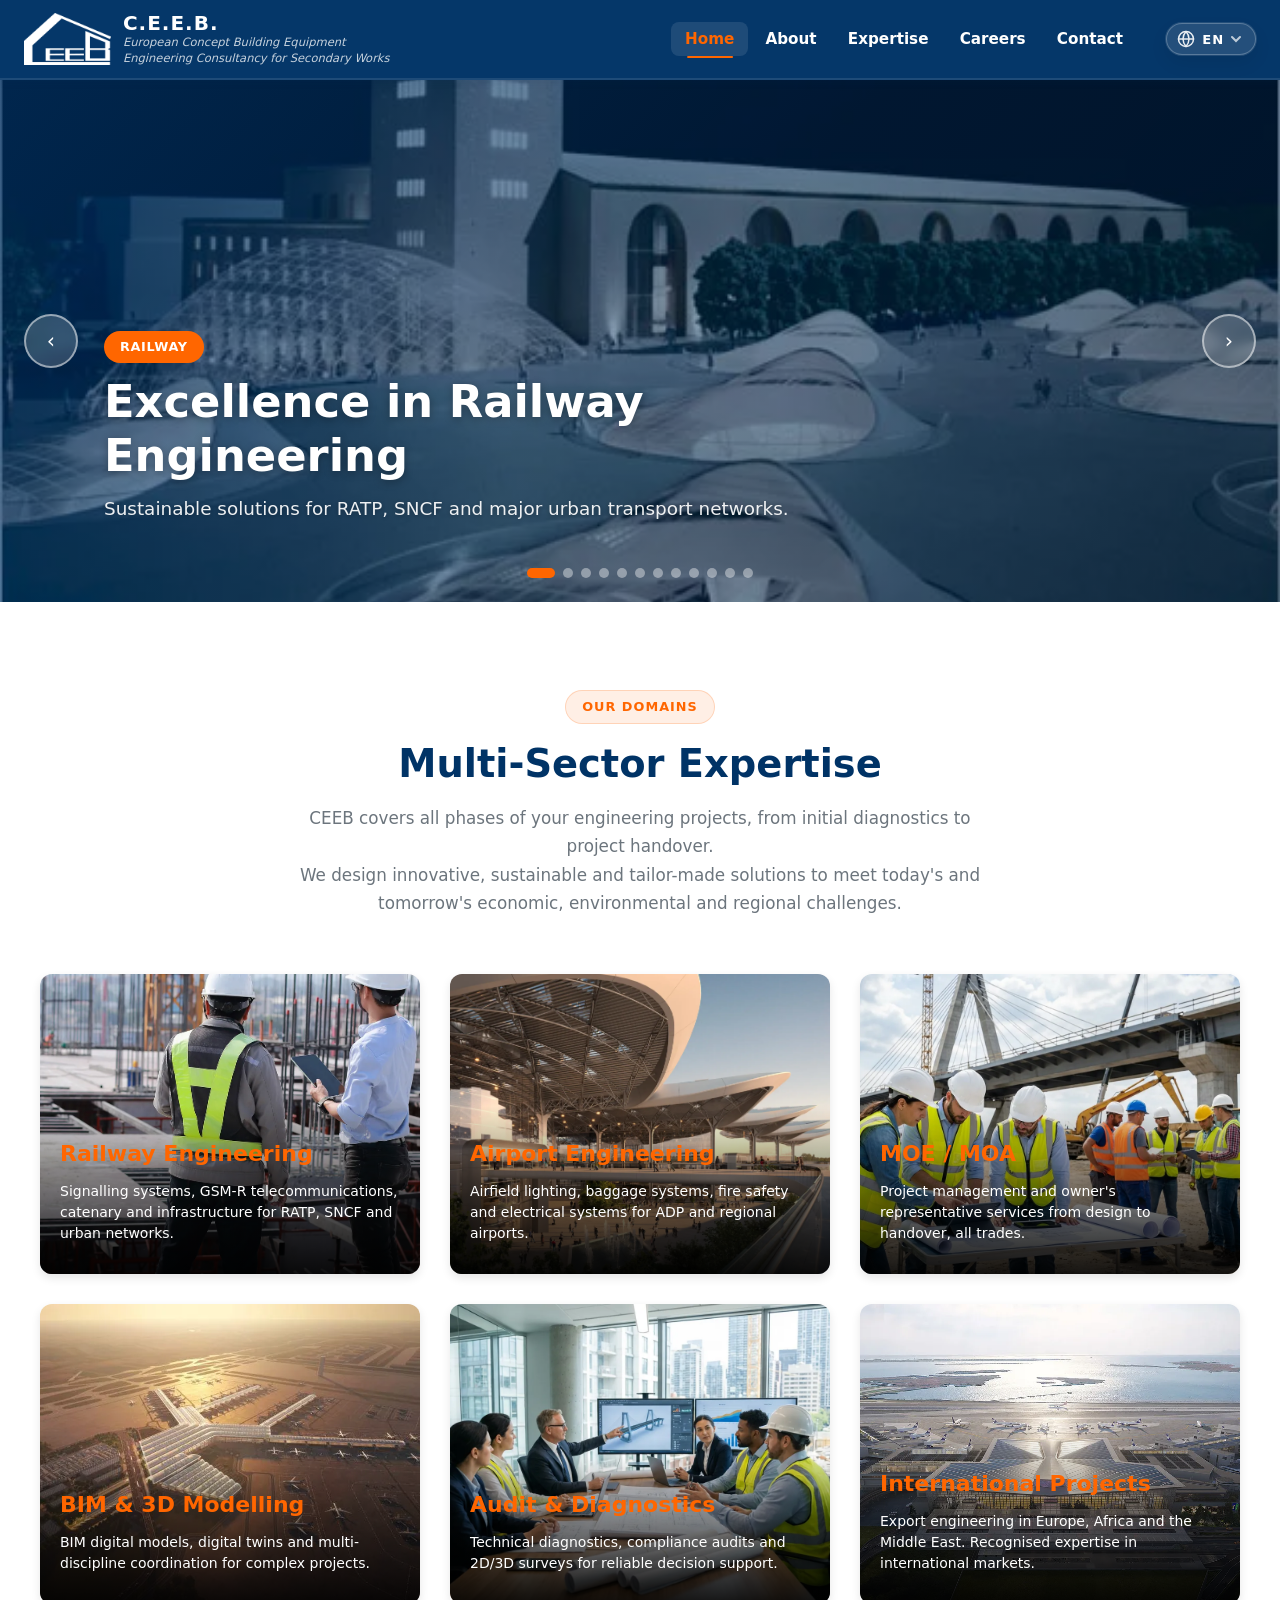
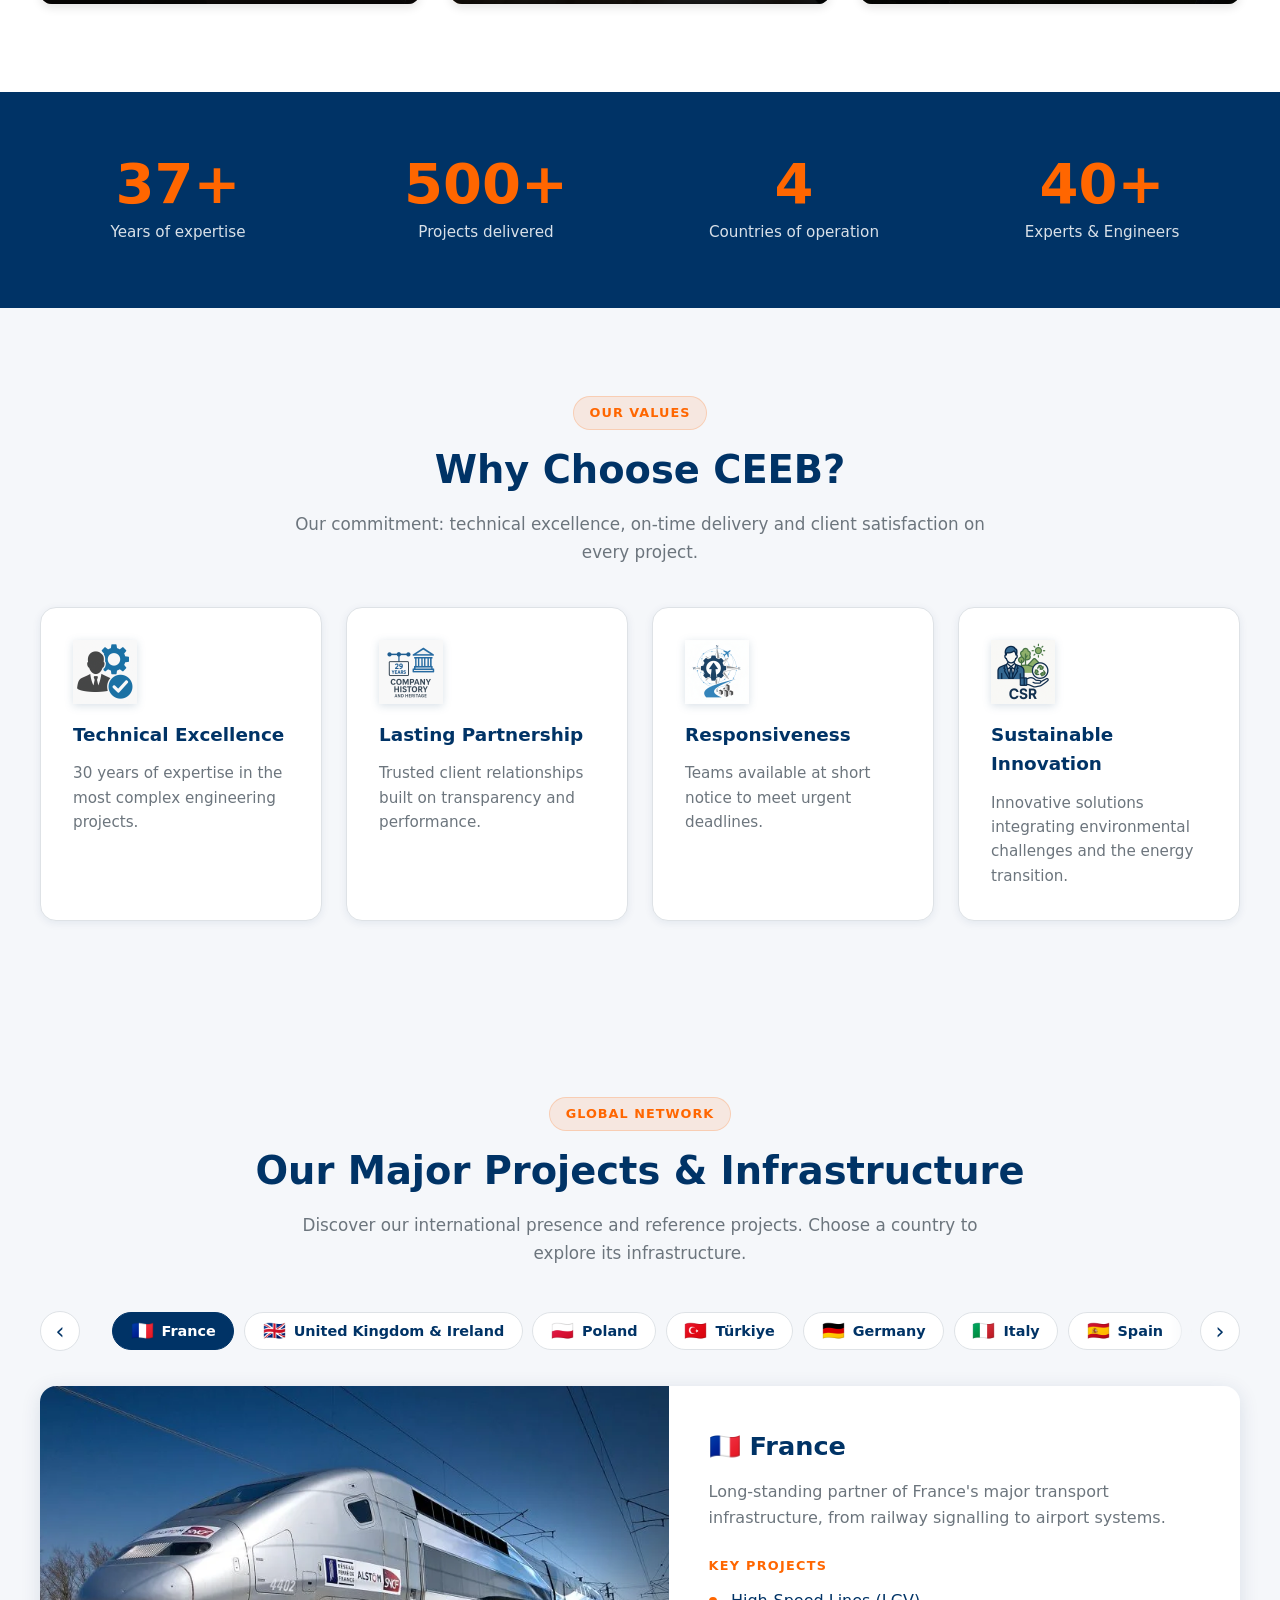
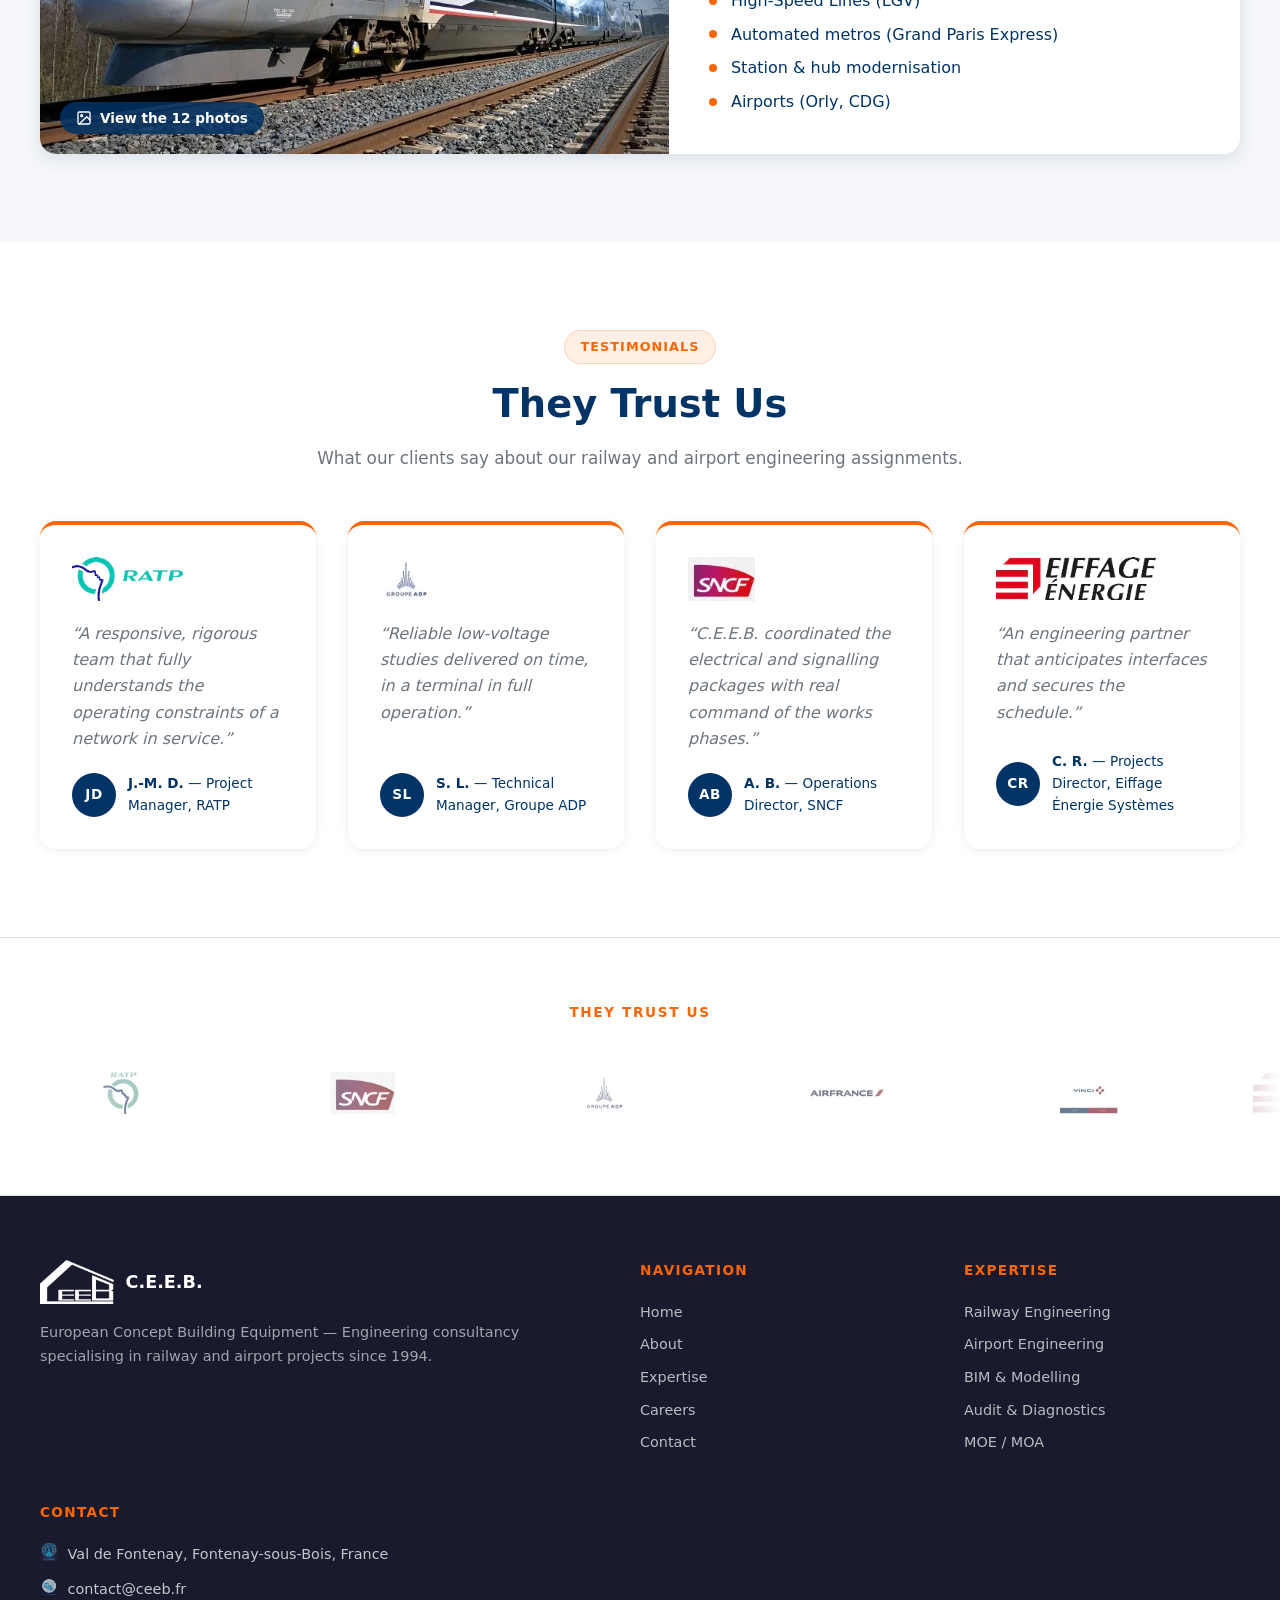
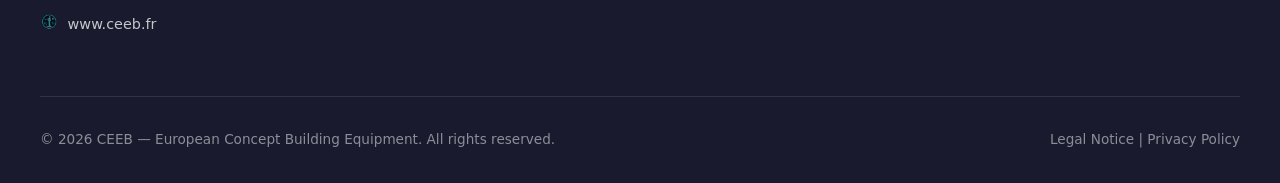
==== index.html @ f5910f7f "Cartes hôtels sans image, boutons alignés en bas de carte Co-Authored-By: Claude Opus 5.5 <noreply@a" ====
<!DOCTYPE html>
<html lang="fr" dir="ltr">
<head>
  <!-- ============================================================
       SEO — META TAGS & OPEN GRAPH
       ============================================================ -->
  <meta charset="UTF-8">
  <meta name="viewport" content="width=device-width, initial-scale=1.0">
  <meta http-equiv="X-UA-Compatible" content="IE=edge">
  <title data-i18n="pageTitle.index">C.E.E.B. — Bureau d'Études d'Ingénierie Second Œuvre | Ferroviaire & Aérien</title>
  <meta name="description" content="C.E.E.B., Concept Européen Équipement Bâtiment, est un bureau d'études d'ingénierie Second Œuvre spécialisé dans les projets ferroviaires et aéroportuaires. 30 ans d'expertise, 500+ projets livrés.">
  <meta name="keywords" content="C.E.E.B., bureau études ingénierie, second œuvre, ferroviaire, aéroportuaire, BIM, RATP, SNCF, ADP, Val de Fontenay">
  <meta name="author" content="C.E.E.B. — Concept Européen Équipement Bâtiment">
  <meta name="robots" content="index, follow">
  <link rel="canonical" href="https://www.ceeb.fr/">

  <!-- Open Graph -->
  <meta property="og:type" content="website">
  <meta property="og:url" content="https://www.ceeb.fr/">
  <meta property="og:title" content="C.E.E.B. — Bureau d'Études d'Ingénierie Second Œuvre">
  <meta property="og:description" content="Bureau d'études d'ingénierie spécialisé dans les projets ferroviaires et aéroportuaires. 30 ans d'expertise en France et à l'international.">
  <meta property="og:image" content="https://www.ceeb.fr/images/og-image.jpg">
  <meta property="og:locale" content="fr_FR">
  <meta property="og:site_name" content="C.E.E.B.">

  <!-- Twitter Card -->
  <meta name="twitter:card" content="summary_large_image">
  <meta name="twitter:title" content="C.E.E.B. — Bureau d'Études d'Ingénierie Second Œuvre">
  <meta name="twitter:description" content="Ingénierie ferroviaire et aéroportuaire. 30 ans d'expertise, 500+ projets.">
  <meta name="twitter:image" content="https://www.ceeb.fr/images/og-image.jpg">

  <!-- Hreflang multilingue -->
  <link rel="alternate" hreflang="fr" href="https://www.ceeb.fr/?lang=fr">
  <link rel="alternate" hreflang="en" href="https://www.ceeb.fr/?lang=en">
  <link rel="alternate" hreflang="pl" href="https://www.ceeb.fr/?lang=pl">
  <link rel="alternate" hreflang="tr" href="https://www.ceeb.fr/?lang=tr">
  <link rel="alternate" hreflang="x-default" href="https://www.ceeb.fr/">

  <!-- Schema.org JSON-LD -->
  <script type="application/ld+json">
  {
    "@context": "https://schema.org",
    "@type": "Organization",
    "name": "C.E.E.B.",
    "legalName": "Concept Européen Équipement Bâtiment",
    "url": "https://www.ceeb.fr/",
    "logo": "https://www.ceeb.fr/images/ceeb-sigle.webp",
    "description": "Bureau d'études d'ingénierie Second Œuvre spécialisé dans les projets ferroviaires et aéroportuaires.",
    "foundingDate": "1994",
    "address": {
      "@type": "PostalAddress",
      "streetAddress": "Val de Fontenay",
      "addressLocality": "Fontenay-sous-Bois",
      "addressCountry": "FR"
    },
    "contactPoint": {
      "@type": "ContactPoint",
      "contactType": "customer service",
      "email": "contact@ceeb.fr"
    },
    "sameAs": ["https://www.ceeb.fr"]
  }
  </script>

  <!-- ============================================================
       STYLES
       ============================================================ -->
  <link rel="stylesheet" href="css/styles.css?v=20260927d">

  <!-- ============================================================
       FAVICONS
       ============================================================ -->
  <link rel="icon" type="image/x-icon" href="favicon.ico">
  <link rel="icon" type="image/png" sizes="32x32" href="favicon-32x32.png">
  <link rel="icon" type="image/png" sizes="192x192" href="favicon-192x192.png">
  <link rel="apple-touch-icon" sizes="180x180" href="apple-touch-icon.png">
</head>

<body data-page="index">

  <!-- ============================================================
       NAVIGATION — HEADER FIXE
       ============================================================ -->
  <header class="header" role="banner">
    <nav class="nav-container" aria-label="Navigation principale">

      <!-- Logo + Tagline -->
      <a href="index.html" class="nav-logo" aria-label="C.E.E.B. — Accueil">
        <div class="logo-circle">
          <img src="images/logo/ceeb_logo_blanc.png" alt="Logo C.E.E.B." width="52" height="52">
        </div>
        <div class="nav-logo-text">
          <span class="nav-logo-name">C.E.E.B.</span>
          <span class="nav-logo-tagline" data-i18n="nav.logoTagline">
            Concept Européen Équipement Bâtiment — Bureau d'Études d'ingénierie Second Œuvre
          </span>
        </div>
      </a>

      <!-- Menu principal -->
      <ul class="nav-menu" role="list">
        <li><a href="index.html" class="nav-link active" data-i18n="nav.home">Accueil</a></li>
        <li><a href="about/index.html" class="nav-link" data-i18n="nav.about">À Propos</a></li>
        <li><a href="expertise/index.html" class="nav-link" data-i18n="nav.expertise">Expertise</a></li>
        <li><a href="recruitment/index.html" class="nav-link" data-i18n="nav.recruitment">Carrières</a></li>
        <li><a href="contact/index.html" class="nav-link" data-i18n="nav.contact">Contact</a></li>

        <!-- Sélecteur de langue -->
                <li class="nav-lang" role="group" aria-label="Sélection de la langue">
          <!-- Sélecteur globe — généré par lang-globe.js -->
        </li>
      </ul>

      <!-- Bouton hamburger mobile -->
      <button class="nav-hamburger" aria-label="Menu" aria-expanded="false" aria-controls="navMenu">
        <span></span><span></span><span></span>
      </button>
    </nav>
  </header>

  <!-- ============================================================
       HERO CAROUSEL — 12 SLIDES
       ============================================================ -->
  <section class="hero-carousel" aria-label="Carousel principal C.E.E.B." id="heroCarousel">
    <div class="carousel-track" role="list">

      <!-- Slide 1 -->
      <div class="carousel-slide" role="listitem">
        <img src="images/countries/fr/1.webp"
             alt="Bureau d'études et assistance à la maîtrise d'œuvre mobilité- Ingénierie responsable pour des projets complexes et durables" loading="eager" fetchpriority="high">
        <div class="carousel-overlay"></div>
        <div class="carousel-caption">
          <span class="caption-badge" data-i18n="hero.slide1.badge">Bureau d'Études d'Ingénierie Second Œuvre</span>
          <h2 data-i18n="hero.slide1.title">Ingénierie des infrastructures de transport et de projets tertiaires.</h2>
          <p data-i18n="hero.slide1.description">Conception et pilotage de projets complexes.</p>
        </div>
      </div>

      <!-- Slide 2 -->
      <div class="carousel-slide" role="listitem">
        <img src="images/countries/fr/2.webp"
             alt="Assistance & Maîtrise d'Œuvre RATP ADP" loading="lazy">
        <div class="carousel-overlay"></div>
        <div class="carousel-caption">
          <span class="caption-badge" data-i18n="hero.slide2.badge">MOE / MOA</span>
          <h2 data-i18n="hero.slide2.title">Maîtrise d'œuvre et assistance à Maîtrise d'ouvrage</h2>
          <p data-i18n="hero.slide2.description">Un accompagnement expert à chaque étape de vos projets, de l'esquisse à la réception des travaux.</p>
        </div>
      </div>

      <!-- Slide 3 -->
      <div class="carousel-slide" role="listitem">
        <img src="images/countries/fr/3.webp"
             alt="Ingénierie Électrique & Mobilité" loading="lazy">
        <div class="carousel-overlay"></div>
        <div class="carousel-caption">
          <span class="caption-badge" data-i18n="hero.slide3.badge">Ingénierie Électrique CFO, Cfa & VDI </span>
          <h2 data-i18n="hero.slide3.title">Ingénierie Électrique pour la Mobilité de Demain</h2>
          <p data-i18n="hero.slide3.description">Solutions pluridisciplinaires pour les infrastructures de transport, de la conception à la mise en service.</p>
        </div>
      </div>

      <!-- Slide 4 -->
      <div class="carousel-slide" role="listitem">
        <img src="images/countries/fr/4.webp"
             alt="Télécommunications & Systèmes Ferroviaires" loading="lazy">
        <div class="carousel-overlay"></div>
        <div class="carousel-caption">
          <span class="caption-badge" data-i18n="hero.slide4.badge">Télécommunications & Systèmes Ferroviaires</span>
          <h2 data-i18n="hero.slide4.title">Systèmes de Télécommunications & Signalisation Ferroviaire</h2>
          <p data-i18n="hero.slide4.description">Expertise en GSM-R, signalétique et guidage pour une information voyageur fluide et sécurisée.</p>
        </div>
      </div>

      <!-- Slide 5 -->
      <div class="carousel-slide" role="listitem">
        <img src="images/countries/fr/5.webp"
             alt="Bâtiments techniques - Infrastructure transport moderne." loading="lazy">
        <div class="carousel-overlay"></div>
        <div class="carousel-caption">
          <span class="caption-badge" data-i18n="hero.slide5.badge">Bâtiments techniques et Infrastructure de transport</span>
          <h2 data-i18n="hero.slide5.title">Innovation & BIM : L'Ingénierie à l'Ère du Numérique</h2>
          <p data-i18n="hero.slide5.description">Modélisation 3D/4D et jumeaux numériques pour des infrastructures optimisées, collaboratives et évolutives.</p>
        </div>
      </div>

      <!-- Slide 6 -->
      <div class="carousel-slide" role="listitem">
        <img src="images/countries/fr/6.webp"
             alt="CFO, Cfa & VDI" loading="lazy">
        <div class="carousel-overlay"></div>
        <div class="carousel-caption">
          <span class="caption-badge" data-i18n="hero.slide6.badge">CFO, Cfa & VDI</span>
          <h2 data-i18n="hero.slide6.title">Expertise en Courants Forts, Courants Faibles & VDI</h2>
          <p data-i18n="hero.slide6.description">Conception et intégration de systèmes électriques et de communication pour des bâtiments et infrastructures intelligents.</p>
        </div>
      </div>

      <!-- Slide 7 -->
      <div class="carousel-slide" role="listitem">
        <img src="images/countries/fr/7.webp"
             alt="Ingénierie des Infrastructures Aéroportuaires" loading="lazy">
        <div class="carousel-overlay"></div>
        <div class="carousel-caption">
          <span class="caption-badge" data-i18n="hero.slide7.badge">Ingénierie Aéroportuaire</span>
          <h2 data-i18n="hero.slide7.title">Ingénierie des Infrastructures Aéroportuaires</h2>
          <p data-i18n="hero.slide7.description">Conception, modernisation et optimisation des systèmes électriques et de communication en France et à l'international.</p>
        </div>
      </div>

      <!-- Slide 8 -->
      <div class="carousel-slide" role="listitem">
        <img src="images/countries/fr/8.webp"
             alt="Innovation BIM - Modélisation 3D infrastructure." loading="lazy">
        <div class="carousel-overlay"></div>
        <div class="carousel-caption">
          <span class="caption-badge" data-i18n="hero.slide8.badge">Innovation BIM - Modélisation 3D infrastructure</span>
          <h2 data-i18n="hero.slide8.title">Bâtiments & Infrastructures Techniques Modernes</h2>
          <p data-i18n="hero.slide8.description">Solutions d'ingénierie pour des bâtiments performants, connectés et respectueux de l'environnement.</p>
        </div>
      </div>

      <!-- Slide 9 -->
      <div class="carousel-slide" role="listitem">
        <img src="images/countries/fr/9.webp"
             alt="Maintenance et Conception intégrée - Approche multidisciplinaire en ingénierie ferroviaire et aéroportuaire" loading="lazy">
        <div class="carousel-overlay"></div>
        <div class="carousel-caption">
          <span class="caption-badge" data-i18n="hero.slide9.badge">Maintenance et Conception intégrée</span>
          <h2 data-i18n="hero.slide9.title">Optimisation de l'Exploitation & de la Maintenance</h2>
          <p data-i18n="hero.slide9.description">Support à la mise en service, optimisation des performances et maintenance prédictive pour une durabilité maximale.</p>
        </div>
      </div>

      <!-- Slide 10 -->
      <div class="carousel-slide" role="listitem">
        <img src="images/countries/fr/10.webp"
             alt="Contrôle-Commande(sécurité, conformité, efficacité).." loading="lazy">
        <div class="carousel-overlay"></div>
        <div class="carousel-caption">
          <span class="caption-badge" data-i18n="hero.slide10.badge">Sécurité, conformité </span>
          <h2 data-i18n="hero.slide10.title">Contrôle Qualité & Systèmes de Contrôle-Commande</h2>
          <p data-i18n="hero.slide10.description">Inspection, certification et technologies de pointe pour garantir la sécurité, la conformité et l'efficacité opérationnelle.</p>
        </div>
      </div>

      <!-- Slide 11 -->
      <div class="carousel-slide" role="listitem">
        <img src="images/countries/fr/11.webp"
             alt="Approche multidisciplinaire en ingénierie ferroviaire et aéroportuaire" loading="lazy">
        <div class="carousel-overlay"></div>
        <div class="carousel-caption">
          <span class="caption-badge" data-i18n="hero.slide11.badge">Ingénierie Ferroviaire et Aéroportuaire</span>
          <h2 data-i18n="hero.slide11.title">Une approche d'Ingénierie Intégrée & Multidisciplinaire</h2>
          <p data-i18n="hero.slide11.description">Collaboration étroite avec tous les acteurs pour intégrer les enjeux de durabilité et d'innovation au cœur de chaque projet.</p>
        </div>
      </div>

      <!-- Slide 12 -->
      <div class="carousel-slide" role="listitem">
        <img src="images/countries/fr/12.webp"
             alt="Conception intégrée - Approche multidisciplinaire en ingénierie ferroviaire et aéroportuaire" loading="lazy">
        <div class="carousel-overlay"></div>
        <div class="carousel-caption">
          <span class="caption-badge" data-i18n="hero.slide12.badge">Conception intégrée</span>
          <h2 data-i18n="hero.slide12.title">C.E.E.B. vous accompagne dans chacune des Phases Projet</h2>
          <p data-i18n="hero.slide12.description">De l'esquisse (ESQ) à la réception (AOR), une maîtrise complète des phases de projet en MOA et MOE.</p>
        </div>
      </div>

 <!--End of Slides-->
  
    </div>

    <!-- Boutons navigation carousel -->
    <button class="carousel-btn prev" aria-label="Slide précédent">&#8249;</button>
    <button class="carousel-btn next" aria-label="Slide suivant">&#8250;</button>

    <!-- Indicateurs -->
    <div class="carousel-indicators" role="tablist" aria-label="Slides du carousel">
      <button class="carousel-dot active" role="tab" aria-selected="true" aria-label="Slide 1"></button>
      <button class="carousel-dot" role="tab" aria-label="Slide 2"></button>
      <button class="carousel-dot" role="tab" aria-label="Slide 3"></button>
      <button class="carousel-dot" role="tab" aria-label="Slide 4"></button>
      <button class="carousel-dot" role="tab" aria-label="Slide 5"></button>
      <button class="carousel-dot" role="tab" aria-label="Slide 6"></button>
      <button class="carousel-dot" role="tab" aria-label="Slide 7"></button>
      <button class="carousel-dot" role="tab" aria-label="Slide 8"></button>
      <button class="carousel-dot" role="tab" aria-label="Slide 9"></button>
      <button class="carousel-dot" role="tab" aria-label="Slide 10"></button>
      <button class="carousel-dot" role="tab" aria-label="Slide 11"></button>
      <button class="carousel-dot" role="tab" aria-label="Slide 12"></button>
    </div>
  </section>

  <!-- ============================================================
       SECTION SERVICES — NOS DOMAINES D'EXPERTISE
       ============================================================ -->
  <section class="section" id="services" aria-labelledby="servicesTitle">
    <div class="container">
      <div class="text-center section-head section-head--loose">
        <span class="section-badge" data-i18n="services.badge">Construire les territoires de demain</span>
        <h2 class="section-title" id="servicesTitle" data-i18n="services.title">Expertise Multisectorielle</h2>
        <p class="section-subtitle" data-i18n="services.subtitle"> De l'étude à l'exploitation, nous accompagnons les acteurs publics et privés dans le développement d'infrastructures de transport et de projets tertiaires</p>
        <p class="section-subtitle" data-i18n="services.subtitle2">Nous concevons des solutions innovantes, durables et sur mesure, pensées pour répondre aux enjeux économiques, environnementaux et territoriaux d'aujourd'hui et de demain.</p>
      </div>
      <div class="services-grid-with-images">
        <!-- Service 1: Ingénierie Ferroviaire -->
        <div class="service-card-image" onclick="window.location.href='expertise/index.html#ferroviaire'">
          <img src="images/values/infrastructures.webp" alt="Ingénierie Ferroviaire" loading="lazy">
          <div class="service-overlay">
            <h3 data-i18n="services.card1.title">Ingénierie Ferroviaire</h3>
            <p data-i18n="services.card1.desc">Systèmes de signalisation, télécommunications GSM-R, caténaires et infrastructures pour RATP, SNCF et réseaux urbains.</p>
          </div>
        </div>
        <!-- Service 2: Ingénierie Aéroportuaire -->
        <div class="service-card-image" onclick="window.location.href='expertise/index.html#aeroportuaire'">
          <img src="images/expertise-photos/cpk-concept-design.webp" alt="Ingénierie Aéroportuaire" loading="lazy">
          <div class="service-overlay">
            <h3 data-i18n="services.card2.title">Ingénierie Aéroportuaire</h3>
            <p data-i18n="services.card2.desc">Balisage lumineux, systèmes bagages, sécurité incendie et électricité pour ADP et aéroports régionaux.</p>
          </div>
        </div>
        <!-- Service 3: MOE / MOA -->
        <div class="service-card-image" onclick="window.location.href='expertise/index.html#moe'">
          <img src="images/expertise-photos/class-content-moa-moe.webp" alt="MOE / MOA" loading="lazy">
          <div class="service-overlay">
            <h3 data-i18n="services.card3.title">MOE / MOA</h3>
            <p data-i18n="services.card3.desc">Maîtrise d'œuvre et assistance à maîtrise d'ouvrage de l'esquisse à la réception, tous corps d'état.</p>
          </div>
        </div>
        <!-- Service 4: BIM & Modélisation 3D -->
        <div class="service-card-image" onclick="window.location.href='expertise/index.html#bim'">
          <img src="images/expertise-photos/cpk-construction-2026.webp" alt="BIM & Modélisation 3D" loading="lazy">
          <div class="service-overlay">
            <h3 data-i18n="services.card4.title">BIM & Modélisation 3D</h3>
            <p data-i18n="services.card4.desc">Maquettes numériques BIM, jumeaux digitaux et coordination multi-disciplines pour vos projets complexes.</p>
          </div>
        </div>
        <!-- Service 5: Audit & Diagnostic -->
        <div class="service-card-image" onclick="window.location.href='expertise/index.html#audit'">
          <img src="images/expertise-photos/class-content-conseil-strategique-1.webp" alt="Audit & Diagnostic" loading="lazy">
          <div class="service-overlay">
            <h3 data-i18n="services.card5.title">Audit & Diagnostic</h3>
            <p data-i18n="services.card5.desc">Diagnostics techniques, audits de conformité et relevés 2D/3D pour une aide à la décision fiable.</p>
          </div>
        </div>
        <!-- Service 6: Projets Internationaux -->
        <div class="service-card-image" onclick="window.location.href='expertise/index.html#export'">
          <img src="images/values/international.webp" alt="Projets Internationaux" loading="lazy">
          <div class="service-overlay">
            <h3 data-i18n="services.card6.title">Projets Internationaux</h3>
            <p data-i18n="services.card6.desc">Ingénierie export en Europe, Afrique et Moyen-Orient. Expertise reconnue sur les marchés internationaux.</p>
          </div>
        </div>
      </div>
    </div>
  </section>

  <!-- ============================================================
       SECTION STATISTIQUES — CHIFFRES CLÉS
       ============================================================ -->
  <section class="stats-section" aria-label="Chiffres clés C.E.E.B.">
    <div class="stats-grid">
      <div class="stat-item">
        <div class="stat-number" data-target="30" data-suffix="+">37+</div>
        <div class="stat-label" data-i18n="stats.years">Années d'expertise</div>
      </div>
      <div class="stat-item">
        <div class="stat-number" data-target="500" data-suffix="+">500+</div>
        <div class="stat-label" data-i18n="stats.projects">Projets réalisés</div>
      </div>
      <div class="stat-item">
        <div class="stat-number" data-target="7">4</div>
        <div class="stat-label" data-i18n="stats.countries">Continents</div>
      </div>
      <div class="stat-item">
        <div class="stat-number" data-target="40" data-suffix="+">40+</div>
        <div class="stat-label" data-i18n="stats.experts">Experts & Ingénieurs</div>
      </div>
    </div>
  </section>

  <!-- ============================================================
       SECTION VALEURS — POURQUOI CHOISIR CEEB
       ============================================================ -->
  <section class="section section-alt" id="values" aria-labelledby="valuesTitle">
    <div class="container">
      <div class="text-center section-head section-head--tight">
        <span class="section-badge" data-i18n="values.badge">Nos Valeurs</span>
        <h2 class="section-title" id="valuesTitle" data-i18n="values.title">Pourquoi Choisir C.E.E.B. ?</h2>
        <p class="section-subtitle" data-i18n="values.subtitle">
          Notre engagement : excellence technique, respect des délais et satisfaction client à chaque projet.
        </p>
      </div>

      <div class="cards-grid cards-grid-4">
        <div class="card">
          <img class="card-icon-img" src="images/icons/icon-values-expertise.png" alt="" loading="lazy" width="64" height="64">
          <h3 class="card-title" data-i18n="values.card1.title">Excellence Technique</h3>
          <p class="card-desc" data-i18n="values.card1.desc">30 ans d'expertise dans les projets d'ingénierie les plus complexes.</p>
        </div>
        <div class="card">
          <img class="card-icon-img" src="images/icons/icon-values-history.png" alt="" loading="lazy" width="64" height="64">
          <h3 class="card-title" data-i18n="values.card2.title">Partenariat Durable</h3>
          <p class="card-desc" data-i18n="values.card2.desc">Relations de confiance avec nos clients, fondées sur la transparence et la performance.</p>
        </div>
        <div class="card">
          <img class="card-icon-img" src="images/icons/icon-pilotage.png" alt="" loading="lazy" width="64" height="64">
          <h3 class="card-title" data-i18n="values.card3.title">Réactivité</h3>
          <p class="card-desc" data-i18n="values.card3.desc">Équipes mobilisables rapidement pour répondre aux urgences et aux délais contraints.</p>
        </div>
        <div class="card">
          <img class="card-icon-img" src="images/icons/icon-values-rse.png" alt="" loading="lazy" width="64" height="64">
          <h3 class="card-title" data-i18n="values.card4.title">Innovation Durable</h3>
          <p class="card-desc" data-i18n="values.card4.desc">Solutions innovantes intégrant les enjeux environnementaux et la transition énergétique.</p>
        </div>
      </div>
    </div>
  </section>
	
	  <!-- ============================================================
       SECTION CARTE INTERACTIVE DES PROJETS
       ============================================================ -->
  <section class="section section-alt" id="global-network" aria-labelledby="mapTitle">
    <div class="container">
      <div class="text-center section-head section-head--tight">
        <span class="section-badge" data-i18n="map.badge">Réseau Global</span>
        <h2 class="section-title" id="mapTitle" data-i18n="map.title">Nos Projets & Infrastructures d'Envergure</h2>
        <p class="section-subtitle" data-i18n="map.subtitle">Découvrez notre présence internationale et nos projets de référence. Choisissez un pays pour explorer ses infrastructures.</p>
      </div>

      <!-- Onglets pays et fiche : générés par js/global-network.js -->
      <div class="country-carousel">
        <button class="country-nav" id="countryPrev" type="button" aria-label="Pays précédent">&#8249;</button>
        <div class="country-tabs" id="countryTabs" role="tablist" aria-label="Pays"></div>
        <button class="country-nav" id="countryNext" type="button" aria-label="Pays suivant">&#8250;</button>
      </div>

      <div class="country-panel">
        <button class="country-photo" id="countryGalleryBtn" type="button">
          <img id="countryPhoto" src="images/countries/fr/1.webp" alt="" loading="lazy" width="800" height="500">
          <span class="country-photo-label">
            <svg width="16" height="16" viewBox="0 0 24 24" fill="none" stroke="currentColor" stroke-width="2" stroke-linecap="round" stroke-linejoin="round" aria-hidden="true"><rect x="3" y="3" width="18" height="18" rx="2"/><circle cx="8.5" cy="8.5" r="1.5"/><path d="M21 15l-5-5L5 21"/></svg>
            <span data-i18n="map.viewGallery">Voir les 12 photos</span>
          </span>
        </button>
        <div class="country-body">
          <h3 class="country-name" id="countryName"></h3>
          <p class="country-desc" id="countryDesc"></p>
          <h4 class="country-projects-title" data-i18n="map.keyProjects">Projets clés</h4>
          <ul class="country-projects" id="countryProjects"></ul>
        </div>
      </div>
    </div>
  </section>

  <!-- Galerie photos d'un pays -->
  <div class="gallery-overlay" id="galleryOverlay" role="dialog" aria-modal="true" aria-label="Galerie photos">
    <button class="gallery-close" id="galleryClose" type="button" aria-label="Fermer">&#10005;</button>
    <button class="gallery-nav prev" id="galleryPrev" type="button" aria-label="Photo précédente">&#8249;</button>
    <figure class="gallery-figure">
      <img class="gallery-img" id="galleryImg" src="" alt="">
      <figcaption class="gallery-counter" id="galleryCounter"></figcaption>
    </figure>
    <button class="gallery-nav next" id="galleryNext" type="button" aria-label="Photo suivante">&#8250;</button>
  </div>
	
	
	
	
	
	
	
	    <!-- ============================================================
       SECTION CARTE INTERACTIVE DES PROJETS
       ============================================================ -->
	
	
	
	
	

  <!-- ============================================================
       SECTION PARTENAIRES — MARQUEE INFINI
       ============================================================ -->
  <!-- ============================================================
       SECTION TÉMOIGNAGES — initiales uniquement
       ============================================================ -->
  <section class="section" id="testimonials" aria-labelledby="testimonialsTitle">
    <div class="container">
      <div class="text-center section-head">
        <span class="section-badge" data-i18n="testimonials.badge">Témoignages</span>
        <h2 class="section-title" id="testimonialsTitle" data-i18n="testimonials.title">Ils Nous Font Confiance</h2>
        <p class="section-subtitle" data-i18n="testimonials.subtitle">La parole de nos clients sur nos missions d'ingénierie ferroviaire et aéroportuaire.</p>
      </div>
      <div class="testimonials-grid">
        <figure class="testimonial-card">
          <img class="testimonial-logo" src="images/testimonials/ratp.webp" alt="RATP" loading="lazy" height="40">
          <blockquote class="testimonial-quote" data-i18n="testimonials.item1.quote">« Une équipe réactive et rigoureuse, qui connaît parfaitement les contraintes d'exploitation d'un réseau en service. »</blockquote>
          <figcaption class="testimonial-author">
            <span class="testimonial-initials" aria-hidden="true">JD</span>
            <span class="testimonial-role"><strong>J.-M. D.</strong> — <span data-i18n="testimonials.item1.role">Chef de projet, RATP</span></span>
          </figcaption>
        </figure>
        <figure class="testimonial-card">
          <img class="testimonial-logo" src="images/testimonials/adp.webp" alt="Groupe ADP" loading="lazy" height="40">
          <blockquote class="testimonial-quote" data-i18n="testimonials.item2.quote">« Des études courants faibles fiables et livrées dans les délais, sur un terminal en pleine activité. »</blockquote>
          <figcaption class="testimonial-author">
            <span class="testimonial-initials" aria-hidden="true">SL</span>
            <span class="testimonial-role"><strong>S. L.</strong> — <span data-i18n="testimonials.item2.role">Responsable technique, Groupe ADP</span></span>
          </figcaption>
        </figure>
        <figure class="testimonial-card">
          <img class="testimonial-logo" src="images/testimonials/sncf.webp" alt="SNCF" loading="lazy" height="40">
          <blockquote class="testimonial-quote" data-i18n="testimonials.item3.quote">« C.E.E.B. a su coordonner les lots électricité et signalisation avec une vraie maîtrise des phases de travaux. »</blockquote>
          <figcaption class="testimonial-author">
            <span class="testimonial-initials" aria-hidden="true">AB</span>
            <span class="testimonial-role"><strong>A. B.</strong> — <span data-i18n="testimonials.item3.role">Directeur d'opérations, SNCF</span></span>
          </figcaption>
        </figure>
        <figure class="testimonial-card">
          <img class="testimonial-logo" src="images/testimonials/eiffage.webp" alt="Eiffage Énergie Systèmes" loading="lazy" height="40">
          <blockquote class="testimonial-quote" data-i18n="testimonials.item4.quote">« Un partenaire d'ingénierie qui anticipe les interfaces et sécurise le planning. »</blockquote>
          <figcaption class="testimonial-author">
            <span class="testimonial-initials" aria-hidden="true">CR</span>
            <span class="testimonial-role"><strong>C. R.</strong> — <span data-i18n="testimonials.item4.role">Directeur de projets, Eiffage Énergie Systèmes</span></span>
          </figcaption>
        </figure>
      </div>
    </div>
  </section>

  <section class="partners-section" aria-label="Nos partenaires et clients">
    <p class="partners-title" data-i18n="partners.title">Ils nous font confiance</p>
    <div class="partners-track" aria-hidden="true">
      <!-- Première liste -->
      <ul class="partners-list">
        <li><img src="images/partners/logo-ratp.webp" alt="RATP" class="partner-logo"></li>
        <li><img src="images/partners/logo-sncf.webp" alt="SNCF" class="partner-logo"></li>
        <li><img src="images/partners/logo-adp.webp" alt="Aéroports de Paris" class="partner-logo"></li>
        <li><img src="images/partners/logo-air-france.webp" alt="Air France" class="partner-logo"></li>
        <li><img src="images/partners/logo-vinci.webp" alt="Vinci" class="partner-logo"></li>
        <li><img src="images/partners/logo-eiffage-energie.webp" alt="Eiffage Énergie" class="partner-logo"></li>
        <li><img src="images/partners/logo-fayat.webp" alt="Fayat" class="partner-logo"></li>
        <li><img src="images/partners/logo-oger.webp" alt="OGER" class="partner-logo"></li>
        <li><img src="images/partners/logo-sofre-in.webp" alt="SOFRE-IN" class="partner-logo"></li>
        <li><img src="images/partners/logo-alta.webp" alt="ALTA" class="partner-logo"></li>
        <li><img src="images/partners/logo-crealis.webp" alt="Créalis" class="partner-logo"></li>
        <li><img src="images/partners/logo-crites.webp" alt="CRITES" class="partner-logo"></li>
        <li><img src="images/partners/logo-ingenica.webp" alt="Ingenica" class="partner-logo"></li>
        <li><img src="images/partners/logo-vulcain.webp" alt="Vulcain" class="partner-logo"></li>
        <li><img src="images/partners/logo-fondasol.webp" alt="Fondasol" class="partner-logo"></li>
        <li><img src="images/partners/logo-leica.webp" alt="Leica" class="partner-logo"></li>
        <li><img src="images/partners/logo-ministere-ecologie.webp" alt="Ministère Écologie" class="partner-logo"></li>
        <li><img src="images/partners/logo-ministere-justice.webp" alt="Ministère Justice" class="partner-logo"></li>
        <li><img src="images/partners/logo-france-travail.webp" alt="France Travail" class="partner-logo"></li>
        <li><img src="images/partners/logo-icf-habitat.webp" alt="ICF Habitat" class="partner-logo"></li>
        <li><img src="images/partners/logo-hauts-de-seine.webp" alt="Hauts-de-Seine" class="partner-logo"></li>
      </ul>
      <!-- Deuxième liste (copie pour effet infini) -->
      <ul class="partners-list" aria-hidden="true">
        <li><img src="images/partners/logo-ratp.webp" alt="" class="partner-logo"></li>
        <li><img src="images/partners/logo-sncf.webp" alt="" class="partner-logo"></li>
        <li><img src="images/partners/logo-adp.webp" alt="" class="partner-logo"></li>
        <li><img src="images/partners/logo-air-france.webp" alt="" class="partner-logo"></li>
        <li><img src="images/partners/logo-vinci.webp" alt="" class="partner-logo"></li>
        <li><img src="images/partners/logo-eiffage-energie.webp" alt="" class="partner-logo"></li>
        <li><img src="images/partners/logo-fayat.webp" alt="" class="partner-logo"></li>
        <li><img src="images/partners/logo-oger.webp" alt="" class="partner-logo"></li>
        <li><img src="images/partners/logo-sofre-in.webp" alt="" class="partner-logo"></li>
        <li><img src="images/partners/logo-alta.webp" alt="" class="partner-logo"></li>
        <li><img src="images/partners/logo-crealis.webp" alt="" class="partner-logo"></li>
        <li><img src="images/partners/logo-crites.webp" alt="" class="partner-logo"></li>
        <li><img src="images/partners/logo-ingenica.webp" alt="" class="partner-logo"></li>
        <li><img src="images/partners/logo-vulcain.webp" alt="" class="partner-logo"></li>
        <li><img src="images/partners/logo-fondasol.webp" alt="" class="partner-logo"></li>
        <li><img src="images/partners/logo-leica.webp" alt="" class="partner-logo"></li>
        <li><img src="images/partners/logo-ministere-ecologie.webp" alt="" class="partner-logo"></li>
        <li><img src="images/partners/logo-ministere-justice.webp" alt="" class="partner-logo"></li>
        <li><img src="images/partners/logo-france-travail.webp" alt="" class="partner-logo"></li>
        <li><img src="images/partners/logo-icf-habitat.webp" alt="" class="partner-logo"></li>
        <li><img src="images/partners/logo-hauts-de-seine.webp" alt="" class="partner-logo"></li>
      </ul>
    </div>
  </section>

  <!-- ============================================================
       FOOTER
       ============================================================ -->
  <footer class="footer" role="contentinfo">
    <div class="footer-grid">
      <!-- Colonne 1 : Logo + Description -->
      <div>
        <div class="footer-logo">
          <img src="images/logo/ceeb_logo_blanc.png" alt="Logo C.E.E.B." width="44" height="44">
          <span class="footer-logo-text">C.E.E.B.</span>
        </div>
        <p class="footer-tagline" data-i18n="footer.tagline">
          Concept Européen Équipement Bâtiment — Bureau d'études d'ingénierie Second Œuvre spécialisé dans les projets ferroviaires et aéroportuaires depuis 1994.
        </p>
      </div>

      <!-- Colonne 2 : Navigation -->
      <div>
        <h3 class="footer-col-title" data-i18n="footer.navTitle">Navigation</h3>
        <nav class="footer-links" aria-label="Navigation pied de page">
          <a href="index.html" data-i18n="nav.home">Accueil</a>
          <a href="about/index.html" data-i18n="nav.about">À Propos</a>
          <a href="expertise/index.html" data-i18n="nav.expertise">Expertise</a>
          <a href="recruitment/index.html" data-i18n="nav.recruitment">Carrières</a>
          <a href="contact/index.html" data-i18n="nav.contact">Contact</a>
        </nav>
      </div>

      <!-- Colonne 3 : Expertises -->
      <div>
        <h3 class="footer-col-title" data-i18n="footer.expertiseTitle">Expertises</h3>
        <div class="footer-links">
          <a href="expertise/index.html" data-i18n="footer.exp1">Ingénierie Ferroviaire</a>
          <a href="expertise/index.html" data-i18n="footer.exp2">Ingénierie Aéroportuaire</a>
          <a href="expertise/index.html" data-i18n="footer.exp3">BIM & Modélisation</a>
          <a href="expertise/index.html" data-i18n="footer.exp4">Audit & Diagnostic</a>
          <a href="expertise/index.html" data-i18n="footer.exp5">MOE / MOA</a>
        </div>
      </div>

      <!-- Colonne 4 : Contact -->
      <div>
        <h3 class="footer-col-title" data-i18n="footer.contactTitle">Contact</h3>
        <div class="footer-contact-item">
          <img class="footer-contact-icon" src="images/icons/icon-index-01.png" alt="" width="18" height="18">
          <span data-i18n="footer.address">Val de Fontenay, Fontenay-sous-Bois, France</span>
        </div>
        <div class="footer-contact-item">
          <img class="footer-contact-icon" src="images/icons/icon-index-02.png" alt="" width="18" height="18">
          <a href="mailto:contact@ceeb.fr">contact@ceeb.fr</a>
        </div>
        <div class="footer-contact-item">
          <img class="footer-contact-icon" src="images/icons/icon-index-03.png" alt="" width="18" height="18">
          <a href="https://www.ceeb.fr" target="_blank" rel="noopener">www.ceeb.fr</a>
        </div>
      </div>
    </div>

    <!-- Bas de footer -->
    <div class="footer-bottom">
      <p data-i18n="footer.copyright">© 2026 C.E.E.B. — Concept Européen Équipement Bâtiment. Tous droits réservés.</p>
      <p data-i18n="footer.legal">Mentions légales | Politique de confidentialité</p>
    </div>
  </footer>

  <!-- ============================================================
       SCROLL TO TOP
       ============================================================ -->
  <button class="scroll-top" aria-label="Retour en haut de page" title="Retour en haut">↑</button>

  <!-- ============================================================
       SCRIPTS
       ============================================================ -->
  <script src="js/app.js?v=20260927d" defer></script>
  <script src="js/lang-globe.js?v=20260927d" defer></script>
  <script src="js/global-network.js?v=20260927d" defer></script>
</body>
</html>
---- css/styles.css ----
/* ============================================================
   CEEB SID v3 — CSS Unifié
   Aligné sur l'esthétique CEEB May 2026
   Palette: #003366 (bleu nuit) | #0066cc (bleu moyen) | #ff6600 (orange)
   Typographie: Segoe UI, system-ui
   ============================================================ */

/* ============================================================
   VARIABLES CSS
   ============================================================ */
:root {
  --color-primary: #003366;
  --color-secondary: #0066cc;
  --color-accent: #ff6600;
  --color-accent-hover: #e55a00;
  --color-white: #ffffff;
  --color-light: #f5f7fa;
  --color-gray: #6c757d;
  --color-dark: #1a1a2e;
  --color-border: #dee2e6;
  --color-success: #28a745;
  --color-error: #dc3545;
  --font-family: 'Segoe UI', system-ui, -apple-system, BlinkMacSystemFont, 'Helvetica Neue', Arial, sans-serif;
  --font-size-base: 16px;
  --line-height-base: 1.6;
  --border-radius: 8px;
  --border-radius-lg: 16px;
  --shadow-sm: 0 2px 8px rgba(0,51,102,0.08);
  --shadow-md: 0 4px 20px rgba(0,51,102,0.12);
  --shadow-lg: 0 8px 40px rgba(0,51,102,0.18);
  --transition: all 0.3s ease;
  --header-height: 80px;
}

/* ============================================================
   RESET & BASE
   ============================================================ */
*, *::before, *::after { box-sizing: border-box; margin: 0; padding: 0; }
html { font-size: var(--font-size-base); scroll-behavior: smooth; }
body {
  font-family: var(--font-family);
  line-height: var(--line-height-base);
  color: var(--color-dark);
  background: var(--color-white);
  overflow-x: hidden;
}
img { max-width: 100%; height: auto; display: block; }
a { color: inherit; text-decoration: none; }
ul { list-style: none; }
button { cursor: pointer; font-family: inherit; }
input, textarea, select { font-family: inherit; }

/* ============================================================
   NAVIGATION / HEADER
   ============================================================ */
.header {
  position: fixed;
  top: 0; left: 0; right: 0;
  z-index: 1000;
  background: rgba(0, 51, 102, 0.98); /* Fond bleu CEEB historique */
  backdrop-filter: blur(10px);
  -webkit-backdrop-filter: blur(10px);
  height: var(--header-height);
  display: flex;
  align-items: center;
  transition: var(--transition);
  border-bottom: 2px solid rgba(255, 255, 255, 0.1);
  box-shadow: var(--shadow-sm);
}
.header.scrolled {
  background: rgba(0, 34, 68, 1); /* Bleu marine encore plus profond au scroll */
  box-shadow: var(--shadow-md);
  border-bottom-color: var(--color-accent);
}
.nav-container {
  max-width: 1400px;
  margin: 0 auto;
  padding: 0 1.5rem;
  display: flex;
  align-items: center;
  justify-content: space-between;
  width: 100%;
}
.nav-logo {
  display: flex;
  align-items: center;
  gap: 0.75rem;
  text-decoration: none;
  flex-shrink: 0;
  background: transparent;
  border-radius: 0;
  padding: 0;
  box-shadow: none;
  transition: opacity 0.3s ease;
}
.nav-logo:hover {
  opacity: 0.85;
  box-shadow: none;
}
.nav-logo img {
  height: 52px; /* Logo légèrement plus grand */
  width: auto;
  object-fit: contain;
  background: transparent;
}
.nav-logo-text {
  display: flex;
  flex-direction: column;
}
.nav-logo-name {
  font-size: 1.25rem; /* Augmentation légère de la taille de police */
  font-weight: 700;
  color: var(--color-white); /* Blanc historique */
  letter-spacing: 0.05em;
  line-height: 1.2;
}
.nav-logo-tagline {
  font-size: 0.72rem; /* Augmentation légère de la taille de police */
  color: rgba(255, 255, 255, 0.85); /* Blanc semi-transparent */
  line-height: 1.35;
  max-width: 340px;
  opacity: 0.9;
  font-style: italic;
}
.nav-menu {
  display: flex;
  align-items: center;
  gap: 0.25rem;
}
.nav-link {
  color: var(--color-white); /* Blanc historique */
  font-size: 0.95rem; /* Augmentation légère de la taille de police */
  font-weight: 600; /* Plus lisible */
  padding: 0.5rem 0.85rem;
  border-radius: var(--border-radius);
  transition: var(--transition);
  position: relative;
  white-space: nowrap;
}
.nav-link:hover, .nav-link.active {
  color: var(--color-accent); /* Orange au survol */
  background: rgba(255, 255, 255, 0.1); /* Fond blanc très léger */
}
.nav-link.active::after {
  content: '';
  position: absolute;
  bottom: -2px; left: 50%; transform: translateX(-50%);
  width: 60%; height: 2px;
  background: var(--color-accent);
  border-radius: 2px;
}
.nav-lang {
  display: flex;
  align-items: center;
  gap: 0.25rem;
  margin-left: 1rem;
  padding-left: 1rem;
  border-left: 1px solid rgba(255, 255, 255, 0.25); /* Ligne blanche semi-transparente */
}
.nav-hamburger {
  display: none;
  flex-direction: column;
  gap: 5px;
  background: none;
  border: none;
  padding: 0.5rem;
  cursor: pointer;
}
.nav-hamburger span {
  display: block;
  width: 24px; height: 2px;
  background: var(--color-white); /* Hamburger en blanc historique */
  border-radius: 2px;
  transition: var(--transition);
}

/* ============================================================
   HERO CAROUSEL
   ============================================================ */
.hero-carousel {
  position: relative;
  width: 100%;
  height: 58vh; /* Réduction légère de la hauteur de 70vh à 58vh pour un design plus compact */
  min-height: 440px;
  max-height: 640px;
  overflow: hidden;
  margin-top: var(--header-height);
}
.carousel-track {
  display: flex;
  height: 100%;
  transition: transform 0.7s cubic-bezier(0.4, 0, 0.2, 1);
}
.carousel-slide {
  min-width: 100%;
  height: 100%;
  position: relative;
  overflow: hidden;
}
.carousel-slide img {
  width: 100%;
  height: 100%;
  object-fit: cover;
  object-position: center;
}
.carousel-overlay {
  position: absolute;
  inset: 0;
  background: linear-gradient(
    135deg,
    rgba(0,51,102,0.75) 0%,
    rgba(0,51,102,0.45) 50%,
    rgba(0,30,60,0.6) 100%
  );
}
.carousel-caption {
  position: absolute;
  bottom: 15%;
  left: 6.5rem; /* laisse la place à la flèche précédente */
  right: 6.5rem;
  max-width: 700px;
  color: var(--color-white);
  z-index: 2;
}
.carousel-caption h2 {
  font-size: clamp(1.6rem, 3.5vw, 2.8rem);
  font-weight: 700;
  line-height: 1.2;
  margin-bottom: 0.75rem;
  text-shadow: 0 2px 8px rgba(0,0,0,0.3);
}
.carousel-caption p {
  font-size: clamp(0.95rem, 1.5vw, 1.15rem);
  opacity: 0.92;
  line-height: 1.6;
  text-shadow: 0 1px 4px rgba(0,0,0,0.3);
}
.carousel-caption .caption-badge {
  display: inline-block;
  background: var(--color-accent);
  color: var(--color-white);
  font-size: 0.8rem;
  font-weight: 700;
  padding: 0.35rem 1rem;
  border-radius: 50px;
  margin-bottom: 0.75rem;
  letter-spacing: 0.05em;
  text-transform: uppercase;
}
.carousel-btn {
  position: absolute;
  top: 50%;
  transform: translateY(-50%);
  z-index: 10;
  background: rgba(255,255,255,0.18);
  border: 2px solid rgba(255,255,255,0.5);
  color: var(--color-white);
  width: 54px; height: 54px;
  border-radius: 50%;
  display: flex;
  align-items: center;
  justify-content: center;
  font-size: 1.3rem;
  cursor: pointer;
  transition: background 0.3s ease, border-color 0.3s ease, transform 0.3s ease;
  backdrop-filter: blur(6px);
  -webkit-backdrop-filter: blur(6px);
}
.carousel-btn:hover {
  background: var(--color-accent);
  border-color: var(--color-accent);
  transform: translateY(-50%) scale(1.1);
}
.carousel-btn.prev { left: 1.5rem; }
.carousel-btn.next { right: 1.5rem; }
.carousel-indicators {
  position: absolute;
  bottom: 1.5rem;
  left: 50%;
  transform: translateX(-50%);
  display: flex;
  gap: 0.5rem;
  z-index: 10;
}
.carousel-dot {
  width: 10px; height: 10px;
  border-radius: 50%;
  background: rgba(255,255,255,0.4);
  border: none;
  cursor: pointer;
  transition: var(--transition);
}
.carousel-dot.active {
  background: var(--color-accent);
  width: 28px;
  border-radius: 5px;
}

/* ============================================================
   SECTIONS COMMUNES
   ============================================================ */
.section {
  padding: 5.5rem 1.5rem;
}
.section-alt {
  background: var(--color-light);
}
.section-dark {
  background: var(--color-primary);
  color: var(--color-white);
}
.container {
  max-width: 1200px;
  margin: 0 auto;
}
.section-badge {
  display: inline-block;
  background: rgba(255,102,0,0.1);
  color: var(--color-accent);
  font-size: 0.8rem;
  font-weight: 700;
  padding: 0.35rem 1rem;
  border-radius: 50px;
  margin-bottom: 1rem;
  letter-spacing: 0.08em;
  text-transform: uppercase;
  border: 1px solid rgba(255,102,0,0.2);
}
.section-dark .section-badge {
  background: rgba(255,102,0,0.2);
  border-color: rgba(255,102,0,0.4);
}
.section-title {
  font-size: clamp(1.6rem, 3vw, 2.4rem);
  font-weight: 700;
  color: var(--color-primary);
  margin-bottom: 1rem;
  line-height: 1.25;
}
.section-dark .section-title {
  color: var(--color-white);
}
.section-subtitle {
  font-size: 1.05rem;
  color: var(--color-gray);
  max-width: 700px;
  line-height: 1.7;
}
.section-dark .section-subtitle {
  color: rgba(255,255,255,0.75);
}
.text-center { text-align: center; }
.text-center .section-subtitle { margin: 0 auto; }

/* ============================================================
   GRILLE DE CARTES
   ============================================================ */
.cards-grid {
  display: grid;
  grid-template-columns: repeat(auto-fit, minmax(280px, 1fr));
  gap: 1.5rem;
  margin-top: 2.5rem;
}
.cards-grid-3 { grid-template-columns: repeat(3, 1fr); }
.cards-grid-4 { grid-template-columns: repeat(4, 1fr); }
.card {
  background: var(--color-white);
  border-radius: var(--border-radius-lg);
  padding: 2rem;
  box-shadow: var(--shadow-sm);
  transition: var(--transition);
  border: 1px solid var(--color-border);
}
.card:hover {
  transform: translateY(-6px);
  box-shadow: var(--shadow-lg);
  border-color: rgba(0,102,204,0.25);
}
.card-icon {
  width: 64px;
  height: 64px;
  margin-bottom: 1rem;
  display: block;
  object-fit: contain;
}
.card-icon-img {
  width: 64px;
  height: 64px;
  margin-bottom: 1rem;
  display: block;
  object-fit: contain;
  filter: drop-shadow(0 2px 4px rgba(0,51,102,0.15));
  transition: transform 0.3s ease;
}
.service-card:hover .card-icon-img {
  transform: scale(1.08);
}
.card-title {
  font-size: 1.15rem;
  font-weight: 700;
  color: var(--color-primary);
  margin-bottom: 0.75rem;
}
.card-desc {
  font-size: 0.95rem;
  color: var(--color-gray);
  line-height: 1.6;
}

/* ============================================================
   SECTION STATISTIQUES
   ============================================================ */
.stats-section {
  background: var(--color-primary);
  padding: 4rem 1.5rem;
}
.stats-grid {
  display: grid;
  grid-template-columns: repeat(4, 1fr);
  gap: 2rem;
  max-width: 1200px;
  margin: 0 auto;
}
.stat-item {
  text-align: center;
  color: var(--color-white);
}
.stat-number {
  font-size: clamp(2.5rem, 5vw, 3.5rem);
  font-weight: 800;
  color: var(--color-accent);
  line-height: 1;
  margin-bottom: 0.5rem;
}
.stat-label {
  font-size: 0.95rem;
  opacity: 0.85;
  font-weight: 500;
}

/* ============================================================
   SECTION PARTENAIRES — MARQUEE INFINI
   ============================================================ */
.partners-section {
  padding: 4rem 0;
  background: var(--color-white);
  overflow: hidden;
  border-top: 1px solid var(--color-border);
  border-bottom: 1px solid var(--color-border);
  position: relative;
}
/* Dégradé de fondu sur les bords */
.partners-section::before,
.partners-section::after {
  content: '';
  position: absolute;
  top: 0; bottom: 0;
  width: 120px;
  z-index: 2;
  pointer-events: none;
}
.partners-section::before {
  left: 0;
  background: linear-gradient(to right, var(--color-white) 0%, transparent 100%);
}
.partners-section::after {
  right: 0;
  background: linear-gradient(to left, var(--color-white) 0%, transparent 100%);
}
.partners-title {
  text-align: center;
  font-size: 0.85rem;
  font-weight: 700;
  color: var(--color-accent);
  margin-bottom: 2.5rem;
  padding: 0 1.5rem;
  letter-spacing: 0.12em;
  text-transform: uppercase;
}
.partners-track {
  display: flex;
  width: max-content;
  animation: marquee 60s linear infinite;
  will-change: transform;
}
.partners-track:hover { animation-play-state: paused; }
.partners-list {
  display: flex;
  align-items: center;
  gap: 4.5rem;
  padding: 0 2.25rem;
}
.partner-logo {
  height: 60px;
  width: auto;
  max-width: 170px;
  object-fit: contain;
  filter: grayscale(55%) opacity(0.68);
  transition: filter 0.4s ease, transform 0.4s ease;
  flex-shrink: 0;
}
.partner-logo:hover {
  filter: grayscale(0%) opacity(1);
  transform: scale(1.12);
}
@keyframes marquee {
  0% { transform: translateX(0); }
  100% { transform: translateX(-50%); }
}

/* ============================================================
   FOOTER
   ============================================================ */
.footer {
  background: var(--color-dark);
  color: rgba(255,255,255,0.8);
  padding: 4rem 1.5rem 2rem;
}
.footer-grid {
  max-width: 1200px;
  margin: 0 auto;
  display: grid;
  grid-template-columns: 2fr 1fr 1fr 1.5fr;
  gap: 3rem;
  margin-bottom: 3rem;
}
.footer-logo {
  display: flex;
  align-items: center;
  gap: 0.75rem;
  margin-bottom: 1rem;
}
.footer-logo img {
  height: 44px;
  width: auto;
  filter: brightness(1.2);
}
.footer-logo-text {
  font-size: 1.1rem;
  font-weight: 700;
  color: var(--color-white);
}
.footer-tagline {
  font-size: 0.9rem;
  line-height: 1.7;
  margin-bottom: 1.5rem;
  opacity: 0.75;
}
.footer-col-title {
  font-size: 0.85rem;
  font-weight: 700;
  color: var(--color-accent);
  text-transform: uppercase;
  letter-spacing: 0.1em;
  margin-bottom: 1.2rem;
}
.footer-links {
  display: flex;
  flex-direction: column;
  gap: 0.6rem;
}
.footer-links a {
  font-size: 0.9rem;
  color: rgba(255,255,255,0.7);
  transition: var(--transition);
}
.footer-links a:hover {
  color: var(--color-accent);
  padding-left: 4px;
}
.footer-contact-item {
  display: flex;
  align-items: flex-start;
  gap: 0.6rem;
  margin-bottom: 0.75rem;
  font-size: 0.9rem;
  color: rgba(255,255,255,0.75);
}
.footer-contact-item a {
  color: rgba(255,255,255,0.75);
  transition: var(--transition);
}
.footer-contact-item a:hover { color: var(--color-accent); }
.footer-bottom {
  max-width: 1200px;
  margin: 0 auto;
  padding-top: 2rem;
  border-top: 1px solid rgba(255,255,255,0.1);
  display: flex;
  justify-content: space-between;
  align-items: center;
  font-size: 0.85rem;
  color: rgba(255,255,255,0.5);
  flex-wrap: wrap;
  gap: 1rem;
}

/* ============================================================
   BOUTONS
   ============================================================ */
.btn {
  display: inline-flex;
  align-items: center;
  gap: 0.5rem;
  padding: 0.75rem 1.75rem;
  border-radius: var(--border-radius);
  font-size: 0.95rem;
  font-weight: 600;
  transition: var(--transition);
  border: 2px solid transparent;
  cursor: pointer;
  text-decoration: none;
  white-space: nowrap;
}
.btn-primary {
  background: var(--color-accent);
  color: var(--color-white);
  border-color: var(--color-accent);
}
.btn-primary:hover {
  background: var(--color-accent-hover);
  border-color: var(--color-accent-hover);
  transform: translateY(-2px);
  box-shadow: 0 4px 16px rgba(255,102,0,0.35);
}
.btn-outline,
.btn-secondary {
  background: transparent;
  color: var(--color-white);
  border-color: rgba(255,255,255,0.6);
}
.btn-outline:hover,
.btn-secondary:hover {
  background: rgba(255,255,255,0.1);
  border-color: var(--color-white);
}
.btn-outline-primary {
  background: transparent;
  color: var(--color-primary);
  border-color: var(--color-primary);
}
.btn-outline-primary:hover {
  background: var(--color-primary);
  color: var(--color-white);
}
.btn-lg { padding: 1rem 2.5rem; font-size: 1.05rem; }
.btn-sm { padding: 0.5rem 1rem; font-size: 0.85rem; }

/* ============================================================
   PAGE HERO (sous-pages)
   ============================================================ */
.page-hero {
  background: linear-gradient(135deg, var(--color-primary) 0%, #004080 100%);
  padding: 6rem 1.5rem 4rem;
  margin-top: var(--header-height);
  text-align: center;
  color: var(--color-white);
  position: relative;
  overflow: hidden;
}
.page-hero::before {
  content: '';
  position: absolute;
  inset: 0;
  background: url("data:image/svg+xml,%3Csvg width='60' height='60' viewBox='0 0 60 60' xmlns='http://www.w3.org/2000/svg'%3E%3Cg fill='none' fill-rule='evenodd'%3E%3Cg fill='%23ffffff' fill-opacity='0.03'%3E%3Cpath d='M36 34v-4h-2v4h-4v2h4v4h2v-4h4v-2h-4zm0-30V0h-2v4h-4v2h4v4h2V6h4V4h-4zM6 34v-4H4v4H0v2h4v4h2v-4h4v-2H6zM6 4V0H4v4H0v2h4v4h2V6h4V4H6z'/%3E%3C/g%3E%3C/g%3E%3C/svg%3E");
}
.page-hero-content { position: relative; z-index: 1; max-width: 800px; margin: 0 auto; }
.page-hero h1 {
  font-size: clamp(2rem, 4vw, 3rem);
  font-weight: 800;
  margin-bottom: 1rem;
  line-height: 1.2;
}
.page-hero p {
  font-size: 1.1rem;
  opacity: 0.88;
  line-height: 1.7;
}

/* ============================================================
   PAGE À PROPOS
   ============================================================ */
.timeline {
  position: relative;
  padding-left: 2rem;
}
.timeline::before {
  content: '';
  position: absolute;
  left: 0; top: 0; bottom: 0;
  width: 2px;
  background: linear-gradient(to bottom, var(--color-accent), var(--color-secondary));
}
.timeline-item {
  position: relative;
  padding-bottom: 2.5rem;
  padding-left: 1.5rem;
}
.timeline-item::before {
  content: '';
  position: absolute;
  left: -0.6rem; top: 0.25rem;
  width: 12px; height: 12px;
  border-radius: 50%;
  background: var(--color-accent);
  border: 2px solid var(--color-white);
  box-shadow: 0 0 0 3px rgba(255,102,0,0.2);
}
.timeline-year {
  font-size: 0.85rem;
  font-weight: 700;
  color: var(--color-accent);
  text-transform: uppercase;
  letter-spacing: 0.1em;
  margin-bottom: 0.25rem;
}
.timeline-title {
  font-size: 1.1rem;
  font-weight: 700;
  color: var(--color-primary);
  margin-bottom: 0.5rem;
}
.timeline-desc {
  font-size: 0.95rem;
  color: var(--color-gray);
  line-height: 1.6;
}

/* ============================================================
   PAGE EXPERTISE
   ============================================================ */
.expertise-card {
  background: var(--color-white);
  border-radius: var(--border-radius-lg);
  overflow: hidden;
  box-shadow: var(--shadow-sm);
  transition: var(--transition);
  border: 1px solid var(--color-border);
}
.expertise-card:hover {
  transform: translateY(-6px);
  box-shadow: var(--shadow-lg);
}
.expertise-card-img {
  width: 100%;
  height: 200px;
  object-fit: cover;
}
.expertise-card-body {
  padding: 1.5rem;
}
.expertise-card-icon {
  font-size: 2rem;
  margin-bottom: 0.75rem;
}
.expertise-card-title {
  font-size: 1.1rem;
  font-weight: 700;
  color: var(--color-primary);
  margin-bottom: 0.6rem;
}
.expertise-card-desc {
  font-size: 0.9rem;
  color: var(--color-gray);
  line-height: 1.6;
}
.project-card {
  display: flex;
  flex-direction: column;
  background: linear-gradient(135deg, var(--color-primary) 0%, #004080 100%);
  border-radius: var(--border-radius-lg);
  overflow: hidden;
  color: var(--color-white);
  transition: var(--transition);
}
.project-card-img {
  width: 100%;
  height: 190px;
  object-fit: cover;
}
.project-card-body {
  padding: 1.75rem 2rem 2rem;
}
.project-card:hover {
  transform: translateY(-4px);
  box-shadow: var(--shadow-lg);
}
.project-card-title {
  font-size: 1.1rem;
  font-weight: 700;
  margin-bottom: 0.75rem;
  color: var(--color-white);
}
.project-card-desc {
  font-size: 0.9rem;
  opacity: 0.85;
  line-height: 1.6;
}

/* ============================================================
   PAGE CARRIÈRES — Design calqué sur sci-eor.fr/ceeb_v2/recruitment.html
   ============================================================ */
.recruitment-intro {
  background: var(--color-primary);
  padding: 3rem 1.5rem;
  text-align: center;
}
.recruitment-badge {
  display: inline-block;
  background: rgba(255,102,0,0.15);
  border: 1px solid rgba(255,102,0,0.4);
  color: #ffcc99;
  font-size: 0.85rem;
  font-weight: 600;
  padding: 0.6rem 1.5rem;
  border-radius: var(--border-radius);
  margin-bottom: 1.5rem;
  max-width: 800px;
  line-height: 1.5;
}
.recruitment-intro h2 {
  font-size: clamp(1.6rem, 3vw, 2.2rem);
  font-weight: 700;
  color: var(--color-white);
  margin-bottom: 1rem;
}
.recruitment-intro p {
  font-size: 1rem;
  color: rgba(255,255,255,0.8);
  max-width: 700px;
  margin: 0 auto;
  line-height: 1.7;
}

/* Barre de recherche et filtres */
.jobs-search-section {
  background: var(--color-light);
  padding: 2.5rem 1.5rem;
  border-bottom: 1px solid var(--color-border);
}
.jobs-search-bar {
  display: flex;
  gap: 0.75rem;
  margin-bottom: 1rem;
  max-width: 1200px;
  margin-left: auto;
  margin-right: auto;
}
.jobs-search-input {
  flex: 1;
  padding: 0.85rem 1.25rem;
  border: 2px solid var(--color-border);
  border-radius: var(--border-radius);
  font-size: 0.95rem;
  transition: var(--transition);
  background: var(--color-white);
}
.jobs-search-input:focus {
  outline: none;
  border-color: var(--color-secondary);
  box-shadow: 0 0 0 3px rgba(0,102,204,0.1);
}
.jobs-search-btn {
  padding: 0.85rem 1.5rem;
  background: var(--color-accent);
  color: var(--color-white);
  border: none;
  border-radius: var(--border-radius);
  font-size: 1rem;
  cursor: pointer;
  transition: var(--transition);
}
.jobs-search-btn:hover { background: var(--color-accent-hover); }
.jobs-filters {
  display: flex;
  gap: 0.75rem;
  flex-wrap: wrap;
  align-items: center;
  max-width: 1200px;
  margin: 0 auto;
}
.filter-select {
  padding: 0.65rem 1rem;
  border: 2px solid var(--color-border);
  border-radius: var(--border-radius);
  font-size: 0.9rem;
  background: var(--color-white);
  cursor: pointer;
  transition: var(--transition);
  min-width: 180px;
}
.filter-select:focus {
  outline: none;
  border-color: var(--color-secondary);
}
.filter-reset-btn {
  padding: 0.65rem 1.25rem;
  background: transparent;
  border: 2px solid var(--color-border);
  border-radius: var(--border-radius);
  font-size: 0.9rem;
  color: var(--color-gray);
  cursor: pointer;
  transition: var(--transition);
}
.filter-reset-btn:hover {
  border-color: var(--color-accent);
  color: var(--color-accent);
}
.jobs-count {
  font-size: 0.9rem;
  color: var(--color-gray);
  margin-left: auto;
}

/* Grille des offres d'emploi */
.jobs-section {
  padding: 3rem 1.5rem;
  background: var(--color-light);
}
.jobs-grid {
  display: grid;
  grid-template-columns: repeat(3, 1fr);
  gap: 1.5rem;
  max-width: 1200px;
  margin: 0 auto;
}
.job-card {
  min-width: 0;
  background: var(--color-primary);
  border-radius: var(--border-radius-lg);
  padding: 1.75rem;
  color: var(--color-white);
  transition: var(--transition);
  display: flex;
  flex-direction: column;
  gap: 0.75rem;
}
.job-card:hover {
  transform: translateY(-4px);
  box-shadow: 0 8px 30px rgba(0,51,102,0.3);
  background: #004080;
}
.job-card-header {
  display: flex;
  flex-wrap: wrap;
  justify-content: space-between;
  align-items: flex-start;
  gap: 0.5rem;
}
.job-title {
  min-width: 0;
  overflow-wrap: break-word;
  font-size: 1.05rem;
  font-weight: 700;
  color: var(--color-white);
  line-height: 1.3;
}
.job-badge {
  background: var(--color-accent);
  color: var(--color-white);
  font-size: 0.72rem;
  font-weight: 700;
  padding: 0.25rem 0.6rem;
  border-radius: 50px;
  white-space: nowrap;
  flex-shrink: 0;
}
.job-location {
  font-size: 0.85rem;
  color: rgba(255,255,255,0.7);
  display: flex;
  align-items: center;
  gap: 0.3rem;
}
.job-ref {
  font-size: 0.78rem;
  font-weight: 600;
  letter-spacing: 0.06em;
  color: rgba(255,255,255,0.6);
}
.job-desc {
  font-size: 0.9rem;
  color: rgba(255,255,255,0.8);
  line-height: 1.5;
  flex: 1;
}
.job-tags {
  display: flex;
  flex-wrap: wrap;
  gap: 0.4rem;
}
.job-tag {
  background: rgba(255,255,255,0.12);
  color: rgba(255,255,255,0.9);
  font-size: 0.75rem;
  padding: 0.25rem 0.6rem;
  border-radius: 50px;
  border: 1px solid rgba(255,255,255,0.15);
}
.job-actions {
  display: flex;
  gap: 0.75rem;
  margin-top: 0.5rem;
}
.job-btn-detail {
  flex: 1;
  padding: 0.6rem 1rem;
  background: transparent;
  border: 1.5px solid rgba(255,255,255,0.5);
  color: var(--color-white);
  border-radius: var(--border-radius);
  font-size: 0.85rem;
  font-weight: 600;
  cursor: pointer;
  transition: var(--transition);
  text-align: center;
}
.job-btn-detail:hover {
  background: rgba(255,255,255,0.1);
  border-color: var(--color-white);
}
.job-btn-apply {
  flex: 1;
  padding: 0.6rem 1rem;
  background: var(--color-accent);
  border: 1.5px solid var(--color-accent);
  color: var(--color-white);
  border-radius: var(--border-radius);
  font-size: 0.85rem;
  font-weight: 600;
  cursor: pointer;
  transition: var(--transition);
  text-align: center;
}
.job-btn-apply:hover {
  background: var(--color-accent-hover);
  border-color: var(--color-accent-hover);
  transform: translateY(-1px);
}

/* Section "Pourquoi rejoindre CEEB" */
.why-section {
  padding: 5rem 1.5rem;
  background: var(--color-white);
}
.why-grid {
  display: grid;
  grid-template-columns: repeat(4, 1fr);
  gap: 1.5rem;
  max-width: 1200px;
  margin: 2.5rem auto 0;
}
.why-card {
  background: var(--color-white);
  border-radius: var(--border-radius-lg);
  overflow: hidden;
  box-shadow: var(--shadow-sm);
  border: 1px solid var(--color-border);
  transition: var(--transition);
  text-align: center;
}
.why-card:hover {
  transform: translateY(-4px);
  box-shadow: var(--shadow-lg);
}
.why-card-img {
  width: 100%;
  height: 160px;
  object-fit: cover;
}
.why-card-body { padding: 1.5rem; }
.why-card-icon { font-size: 2rem; margin-bottom: 0.75rem; }
.why-card-title {
  font-size: 1rem;
  font-weight: 700;
  color: var(--color-accent);
  margin-bottom: 0.5rem;
}
.why-card-desc {
  font-size: 0.88rem;
  color: var(--color-gray);
  line-height: 1.5;
}

/* CTA recrutement */
.recruitment-cta {
  background: linear-gradient(135deg, var(--color-primary) 0%, var(--color-secondary) 100%);
  padding: 4rem 1.5rem;
  text-align: center;
  color: var(--color-white);
}
.recruitment-cta h2 {
  font-size: clamp(1.6rem, 3vw, 2.2rem);
  font-weight: 700;
  margin-bottom: 0.75rem;
}
.recruitment-cta p {
  font-size: 1rem;
  opacity: 0.85;
  margin-bottom: 2rem;
}

/* Appel à l'action (page À propos) */
.cta-section {
  background: linear-gradient(135deg, var(--color-primary) 0%, var(--color-secondary) 100%);
  padding: 4.5rem 1.5rem;
  color: var(--color-white);
}
.cta-title {
  font-size: clamp(1.6rem, 3vw, 2.2rem);
  font-weight: 700;
  margin-bottom: 1rem;
}
.cta-subtitle {
  max-width: 640px;
  margin: 0 auto 2.25rem;
  font-size: 1.05rem;
  line-height: 1.6;
  opacity: 0.85;
}
.cta-buttons {
  display: flex;
  flex-wrap: wrap;
  justify-content: center;
  gap: 1rem;
}

/* Synergies multi-techniques (page Expertises) : 3 encarts photo */
.synergy-grid {
  display: grid;
  grid-template-columns: repeat(auto-fit, minmax(300px, 1fr));
  gap: 2rem;
  margin-bottom: 4rem;
}
/* Carte retournable : recto (photo, logo, titre), verso (description, liste).
   Survol sur ordinateur, bouton +/− au toucher et au clavier. */
.synergy-card {
  perspective: 1400px;
  min-height: 460px;
}
.synergy-card-inner {
  position: relative;
  display: grid;
  height: 100%;
  transform-style: preserve-3d;
  transition: transform 0.7s cubic-bezier(0.4, 0.2, 0.2, 1);
}
.synergy-card.is-flipped .synergy-card-inner { transform: rotateY(180deg); }
@media (hover: hover) {
  .synergy-card:hover .synergy-card-inner { transform: rotateY(180deg); }
}
.synergy-face {
  grid-area: 1 / 1;
  display: flex;
  flex-direction: column;
  border-radius: var(--border-radius-lg);
  overflow: hidden;
  background-size: cover;
  background-position: center;
  box-shadow: var(--shadow-md);
  color: var(--color-white);
  -webkit-backface-visibility: hidden;
  backface-visibility: hidden;
}
.synergy-front {
  align-items: center;
  justify-content: center;
  text-align: center;
  padding: 2.5rem 2rem;
  background-image: linear-gradient(rgba(10, 34, 64, 0.55), rgba(10, 34, 64, 0.8)), var(--synergy-photo);
}
.synergy-front .synergy-logo,
.synergy-front .synergy-badge { align-self: center; }
.synergy-front .synergy-title { font-size: 1.7rem; color: var(--color-white); margin-bottom: 0; }
.synergy-back {
  justify-content: center;
  padding: 2.5rem 2rem;
  background-image: linear-gradient(rgba(10, 34, 64, 0.93), rgba(10, 34, 64, 0.93)), var(--synergy-photo);
  transform: rotateY(180deg);
}
.synergy-toggle {
  align-self: center;
  width: 48px;
  height: 48px;
  margin-top: 1.75rem;
  border: none;
  border-radius: 50%;
  background: var(--color-white);
  color: var(--color-primary);
  font-size: 1.6rem;
  line-height: 1;
  cursor: pointer;
  transition: var(--transition);
}
.synergy-toggle:hover { background: var(--color-accent); color: var(--color-white); }
@media (prefers-reduced-motion: reduce) {
  .synergy-card-inner { transition: none; transform: none !important; }
  .synergy-face { transform: none; transition: opacity 0.3s; }
  .synergy-back { opacity: 0; visibility: hidden; }
  .synergy-card.is-flipped .synergy-back { opacity: 1; visibility: visible; }
  .synergy-card.is-flipped .synergy-front { visibility: hidden; }
  @media (hover: hover) {
    .synergy-card:hover .synergy-back { opacity: 1; visibility: visible; }
    .synergy-card:hover .synergy-front { visibility: hidden; }
  }
}
.synergy-logo {
  align-self: flex-start;
  height: 40px;
  width: auto;
  margin-bottom: 0.9rem;
  padding: 0.35rem 0.6rem;
  border-radius: var(--border-radius);
  background: var(--color-white);
}
.synergy-badge {
  align-self: flex-start;
  margin-bottom: 1rem;
  padding: 0.35rem 0.9rem;
  border-radius: 50px;
  font-size: 0.75rem;
  font-weight: 700;
  letter-spacing: 0.05em;
}
.synergy-badge--ceeb { background: var(--color-accent); }
.synergy-badge--sofre { background: #1e88e5; }
.synergy-badge--crites { background: #2e9e5b; }
.synergy-title {
  font-size: 1.4rem;
  font-weight: 800;
  color: var(--color-accent);
  margin-bottom: 0.75rem;
}
.synergy-desc {
  font-size: 0.95rem;
  line-height: 1.55;
  opacity: 0.9;
  margin-bottom: 1.25rem;
}
.synergy-list {
  list-style: none;
  margin: 0;
  padding: 0;
  display: grid;
  gap: 0.4rem;
  font-size: 0.9rem;
  opacity: 0.85;
}

/* Réseau global (accueil) : onglets pays, fiche et galerie */
.country-carousel {
  display: flex;
  align-items: center;
  gap: 0.5rem;
  margin-bottom: 2rem;
}
.country-tabs {
  flex: 1;
  min-width: 0;
  display: flex;
  gap: 0.6rem;
  padding: 0.25rem 1.5rem;
  scroll-padding: 0 1.5rem;
  overflow-x: auto;
  scroll-snap-type: x mandatory;
  scrollbar-width: none;
  -webkit-mask-image: linear-gradient(90deg, transparent, #000 1.5rem, #000 calc(100% - 1.5rem), transparent);
  mask-image: linear-gradient(90deg, transparent, #000 1.5rem, #000 calc(100% - 1.5rem), transparent);
}
.country-tabs::-webkit-scrollbar { display: none; }
.country-nav {
  flex-shrink: 0;
  width: 40px;
  height: 40px;
  border: 1.5px solid var(--color-border);
  border-radius: 50%;
  background: var(--color-white);
  color: var(--color-primary);
  font-size: 1.4rem;
  line-height: 1;
  cursor: pointer;
  transition: var(--transition);
}
.country-nav:hover { border-color: var(--color-accent); color: var(--color-accent); }
.country-tab {
  flex-shrink: 0;
  scroll-snap-align: center;
  white-space: nowrap;
  display: inline-flex;
  align-items: center;
  gap: 0.5rem;
  padding: 0.55rem 1.1rem;
  border: 1.5px solid var(--color-border);
  border-radius: 50px;
  background: var(--color-white);
  color: var(--color-primary);
  font-size: 0.9rem;
  font-weight: 600;
  cursor: pointer;
  transition: var(--transition);
}
.country-tab-flag { font-size: 1.15rem; line-height: 1; }
.country-tab:hover { border-color: var(--color-accent); color: var(--color-accent); }
.country-tab[aria-selected="true"] {
  background: var(--color-primary);
  border-color: var(--color-primary);
  color: var(--color-white);
}
.country-panel {
  display: grid;
  grid-template-columns: 1.1fr 1fr;
  background: var(--color-white);
  border-radius: var(--border-radius-lg);
  box-shadow: var(--shadow-md);
  overflow: hidden;
}
.country-photo {
  position: relative;
  display: block;
  padding: 0;
  border: none;
  background: var(--color-primary);
  cursor: pointer;
  min-height: 320px;
}
.country-photo img {
  width: 100%;
  height: 100%;
  object-fit: cover;
  display: block;
  transition: transform 0.5s ease;
}
.country-photo:hover img { transform: scale(1.04); }
.country-photo-label {
  position: absolute;
  left: 1.25rem;
  bottom: 1.25rem;
  display: inline-flex;
  align-items: center;
  gap: 0.5rem;
  padding: 0.5rem 1rem;
  border-radius: 50px;
  background: rgba(0, 51, 102, 0.85);
  color: var(--color-white);
  font-size: 0.85rem;
  font-weight: 600;
}
.country-body { padding: 2.5rem; }
.country-name {
  font-size: 1.6rem;
  font-weight: 700;
  color: var(--color-primary);
  margin-bottom: 0.75rem;
}
.country-desc {
  color: var(--color-gray);
  line-height: 1.65;
  margin-bottom: 1.5rem;
}
.country-projects-title {
  font-size: 0.8rem;
  font-weight: 700;
  letter-spacing: 0.1em;
  text-transform: uppercase;
  color: var(--color-accent);
  margin-bottom: 0.75rem;
}
.country-projects {
  list-style: none;
  margin: 0;
  padding: 0;
  display: grid;
  gap: 0.5rem;
}
.country-projects li {
  position: relative;
  padding-left: 1.4rem;
  color: var(--color-primary);
  font-weight: 500;
}
.country-projects li::before {
  content: '';
  position: absolute;
  left: 0;
  top: 0.55em;
  width: 8px;
  height: 8px;
  border-radius: 50%;
  background: var(--color-accent);
}
.gallery-overlay {
  position: fixed;
  inset: 0;
  z-index: 3000;
  display: flex;
  align-items: center;
  justify-content: center;
  background: rgba(0, 20, 45, 0.94);
  opacity: 0;
  pointer-events: none;
  transition: opacity 0.3s ease;
}
.gallery-overlay.open { opacity: 1; pointer-events: all; }
.gallery-figure {
  margin: 0;
  max-width: min(1200px, 90vw);
  text-align: center;
}
.gallery-img {
  max-width: 100%;
  max-height: 80vh;
  border-radius: var(--border-radius);
  box-shadow: var(--shadow-lg);
}
.gallery-counter {
  margin-top: 0.75rem;
  color: rgba(255, 255, 255, 0.8);
  font-size: 0.9rem;
}
.gallery-close,
.gallery-nav {
  position: absolute;
  background: rgba(255, 255, 255, 0.12);
  border: 2px solid rgba(255, 255, 255, 0.5);
  color: var(--color-white);
  border-radius: 50%;
  width: 48px;
  height: 48px;
  font-size: 1.6rem;
  line-height: 1;
  cursor: pointer;
  transition: var(--transition);
}
.gallery-close { top: 1.25rem; right: 1.25rem; font-size: 1.1rem; }
.gallery-nav { top: 50%; transform: translateY(-50%); }
.gallery-nav.prev { left: 1.25rem; }
.gallery-nav.next { right: 1.25rem; }
.gallery-close:hover,
.gallery-nav:hover { background: var(--color-accent); border-color: var(--color-accent); }
@media (max-width: 900px) {
  .country-panel { grid-template-columns: 1fr; }
  .country-photo { min-height: 240px; }
  .country-body { padding: 1.75rem; }
}

/* Témoignages (accueil) */
.testimonials-grid {
  display: grid;
  grid-template-columns: repeat(auto-fit, minmax(260px, 1fr));
  gap: 2rem;
}
.testimonial-card {
  display: flex;
  flex-direction: column;
  gap: 1.25rem;
  margin: 0;
  padding: 2rem;
  background: var(--color-white);
  border-radius: var(--border-radius-lg);
  border-top: 4px solid var(--color-accent);
  box-shadow: var(--shadow-sm);
  transition: var(--transition);
}
.testimonial-card:hover {
  transform: translateY(-4px);
  box-shadow: var(--shadow-md);
}
.testimonial-logo {
  align-self: flex-start;
  height: 44px;
  width: auto;
  max-width: 160px;
  object-fit: contain;
}
.testimonial-quote {
  flex: 1;
  margin: 0;
  font-style: italic;
  color: var(--color-gray);
  line-height: 1.65;
}
.testimonial-author {
  display: flex;
  align-items: center;
  gap: 0.75rem;
}
.testimonial-initials {
  flex: 0 0 44px;
  width: 44px;
  height: 44px;
  border-radius: 50%;
  display: grid;
  place-items: center;
  background: var(--color-primary);
  color: var(--color-white);
  font-size: 0.85rem;
  font-weight: 700;
  letter-spacing: 0.04em;
}
.testimonial-role {
  font-size: 0.85rem;
  color: var(--color-primary);
}

/* Candidature spontanée */
.spontaneous-section {
  background: var(--color-light);
  padding: 3.5rem 1.5rem;
  text-align: center;
}
.spontaneous-card {
  max-width: 600px;
  margin: 0 auto;
  background: var(--color-white);
  border-radius: var(--border-radius-lg);
  padding: 2.5rem;
  box-shadow: var(--shadow-md);
  border-top: 4px solid var(--color-accent);
}
.spontaneous-card h3 {
  font-size: 1.3rem;
  font-weight: 700;
  color: var(--color-primary);
  margin-bottom: 0.75rem;
}
.spontaneous-card p {
  font-size: 0.95rem;
  color: var(--color-gray);
  line-height: 1.7;
  margin-bottom: 1.5rem;
}

/* ============================================================
   PAGE CONTACT — Design calqué sur sci-eor.fr/ceeb_v2/contact.html
   ============================================================ */
.location-section {
  padding: 5rem 1.5rem;
  background: var(--color-white);
}
.location-intro {
  text-align: center;
  max-width: 800px;
  margin: 0 auto 3rem;
}
.location-intro h2 {
  font-size: clamp(1.6rem, 3vw, 2.2rem);
  font-weight: 700;
  color: var(--color-primary);
  margin-bottom: 1rem;
}
.location-intro p {
  font-size: 1rem;
  color: var(--color-gray);
  line-height: 1.7;
}
.location-cards {
  display: grid;
  grid-template-columns: repeat(3, 1fr);
  gap: 1.5rem;
  max-width: 1200px;
  margin: 0 auto;
}
.location-card {
  background: var(--color-white);
  border-radius: var(--border-radius-lg);
  padding: 2rem;
  box-shadow: var(--shadow-sm);
  border: 1px solid var(--color-border);
  transition: var(--transition);
}
.location-card:hover {
  transform: translateY(-4px);
  box-shadow: var(--shadow-lg);
}
.location-card-img {
  width: 100%;
  height: 160px;
  object-fit: cover;
  border-radius: var(--border-radius);
  margin-bottom: 1.25rem;
}
.location-card-title {
  font-size: 1.05rem;
  font-weight: 700;
  color: var(--color-accent);
  margin-bottom: 0.75rem;
  padding-bottom: 0.5rem;
  border-bottom: 2px solid rgba(255,102,0,0.2);
}
.location-card ul {
  list-style: none;
  padding: 0;
}
.location-card ul li {
  font-size: 0.88rem;
  color: var(--color-gray);
  line-height: 1.6;
  padding: 0.3rem 0;
  display: flex;
  align-items: flex-start;
  gap: 0.4rem;
}
.location-card ul li::before {
  content: '✓';
  color: var(--color-accent);
  font-weight: 700;
  flex-shrink: 0;
  margin-top: 0.1rem;
}
.location-card-text {
  font-size: 0.88rem;
  color: var(--color-gray);
  line-height: 1.7;
}

/* Coordonnées + Formulaire */
.contact-main {
  padding: 5rem 1.5rem;
  background: var(--color-light);
}
.contact-grid {
  display: grid;
  grid-template-columns: 1fr 1.6fr;
  gap: 3rem;
  max-width: 1200px;
  margin: 0 auto;
}
.contact-info h2 {
  font-size: 1.5rem;
  font-weight: 700;
  color: var(--color-primary);
  margin-bottom: 2rem;
}
.contact-detail {
  display: flex;
  align-items: flex-start;
  gap: 1rem;
  margin-bottom: 1.5rem;
}
.contact-detail-icon {
  width: 44px; height: 44px;
  background: rgba(0,51,102,0.08);
  border-radius: 50%;
  display: flex;
  align-items: center;
  justify-content: center;
  font-size: 1.1rem;
  flex-shrink: 0;
  color: var(--color-primary);
}
.contact-detail-content h4 {
  font-size: 0.85rem;
  font-weight: 700;
  color: var(--color-accent);
  text-transform: uppercase;
  letter-spacing: 0.08em;
  margin-bottom: 0.3rem;
}
.contact-detail-content p,
.contact-detail-content a {
  font-size: 0.95rem;
  color: var(--color-gray);
  line-height: 1.6;
  transition: var(--transition);
}
.contact-detail-content a:hover { color: var(--color-accent); }

/* Formulaire de contact */
.contact-form-card {
  background: var(--color-white);
  border-radius: var(--border-radius-lg);
  padding: 2.5rem;
  box-shadow: var(--shadow-md);
}
.contact-form-card h2 {
  font-size: 1.4rem;
  font-weight: 700;
  color: var(--color-primary);
  margin-bottom: 2rem;
}
.form-row {
  display: grid;
  grid-template-columns: 1fr 1fr;
  gap: 1rem;
}
.form-group {
  margin-bottom: 1.25rem;
}
.form-group label {
  display: block;
  font-size: 0.88rem;
  font-weight: 600;
  color: var(--color-primary);
  margin-bottom: 0.4rem;
}
.form-group input,
.form-group select,
.form-group textarea {
  width: 100%;
  padding: 0.75rem 1rem;
  border: 2px solid var(--color-border);
  border-radius: var(--border-radius);
  font-size: 0.95rem;
  transition: var(--transition);
  background: var(--color-white);
  color: var(--color-dark);
}
.form-group input:focus,
.form-group select:focus,
.form-group textarea:focus {
  outline: none;
  border-color: var(--color-secondary);
  box-shadow: 0 0 0 3px rgba(0,102,204,0.1);
}
.form-group textarea { resize: vertical; min-height: 120px; }
.form-rgpd {
  display: flex;
  align-items: flex-start;
  gap: 0.75rem;
  margin-bottom: 1.5rem;
}
.form-rgpd input[type="checkbox"] {
  width: 18px; height: 18px;
  margin-top: 2px;
  accent-color: var(--color-accent);
  flex-shrink: 0;
}
.form-rgpd label {
  font-size: 0.85rem;
  color: var(--color-gray);
  line-height: 1.5;
}
.form-success, .form-error {
  display: none; /* affichés par le script du formulaire */
  padding: 1rem 1.25rem;
  border-radius: var(--border-radius);
  font-size: 0.95rem;
  font-weight: 600;
  margin-top: 1rem;
  display: none;
}
.form-success { background: #d4edda; color: #155724; border: 1px solid #c3e6cb; }
.form-error { background: #f8d7da; color: #721c24; border: 1px solid #f5c6cb; }

/* ============================================================
   SCROLL TO TOP
   ============================================================ */
.scroll-top {
  position: fixed;
  bottom: 2rem;
  right: 2rem;
  width: 48px; height: 48px;
  background: var(--color-accent);
  color: var(--color-white);
  border: none;
  border-radius: 50%;
  font-size: 1.2rem;
  cursor: pointer;
  transition: var(--transition);
  z-index: 999;
  display: flex;
  align-items: center;
  justify-content: center;
  opacity: 0;
  transform: translateY(20px);
  pointer-events: none;
  box-shadow: var(--shadow-md);
}
.scroll-top.visible {
  opacity: 1;
  transform: translateY(0);
  pointer-events: all;
}
.scroll-top:hover {
  background: var(--color-accent-hover);
  transform: translateY(-4px);
}

/* ============================================================
   MODAL OFFRE D'EMPLOI
   ============================================================ */
.modal-overlay {
  position: fixed;
  inset: 0;
  background: rgba(0,0,0,0.7);
  z-index: 2000;
  display: flex;
  align-items: center;
  justify-content: center;
  padding: 1.5rem;
  opacity: 0;
  pointer-events: none;
  transition: opacity 0.3s ease;
}
.modal-overlay.open {
  opacity: 1;
  pointer-events: all;
}
.modal {
  background: var(--color-white);
  border-radius: var(--border-radius-lg);
  max-width: 600px;
  width: 100%;
  max-height: 85vh;
  overflow-y: auto;
  padding: 2.5rem;
  position: relative;
  transform: scale(0.9);
  transition: transform 0.3s ease;
}
.modal-overlay.open .modal { transform: scale(1); }
.modal-close {
  position: absolute;
  top: 1rem; right: 1rem;
  background: none;
  border: none;
  font-size: 1.5rem;
  cursor: pointer;
  color: var(--color-gray);
  transition: var(--transition);
}
.modal-close:hover { color: var(--color-accent); }
/* Fiche détaillée d'une offre : titres plus compacts que dans les sections */
.modal h2 {
  font-size: 1.4rem;
  line-height: 1.3;
  padding-right: 2rem;
}
.modal .section-title {
  font-size: 1rem;
  text-transform: uppercase;
  letter-spacing: 0.04em;
  margin: 1.25rem 0 0.5rem;
}
.job-modal-meta {
  margin: 0.75rem 0;
  color: var(--color-gray);
}
.job-modal-text {
  color: var(--color-gray);
  line-height: 1.7;
}
.job-modal-list {
  color: var(--color-gray);
  line-height: 1.6;
  margin: 0 0 1rem 1.25rem;
}
.job-modal-list li { margin-bottom: 0.35rem; }
.job-modal-actions {
  margin-top: 1.75rem;
  display: flex;
}
.job-modal-actions .job-btn-apply {
  flex: 0 0 auto;
  padding: 0.75rem 1.75rem;
  text-decoration: none;
}
.job-card-empty {
  grid-column: 1 / -1;
  text-align: center;
  color: var(--color-primary);
  background: rgba(255, 255, 255, 0.95);
  border: 1px dashed var(--color-border);
}

/* ============================================================
   RESPONSIVE — MOBILE FIRST
   ============================================================ */
@media (max-width: 1280px) {
  .footer-grid { grid-template-columns: 2fr 1fr 1fr; }
  .footer-grid > *:last-child { grid-column: span 3; }
}
@media (max-width: 1024px) {
  .cards-grid-3, .cards-grid-4 { grid-template-columns: repeat(2, 1fr); }
  .stats-grid { grid-template-columns: repeat(2, 1fr); }
  .jobs-grid { grid-template-columns: repeat(2, 1fr); }
  .why-grid { grid-template-columns: repeat(2, 1fr); }
  .location-cards { grid-template-columns: repeat(2, 1fr); }
  .contact-grid { grid-template-columns: 1fr; }
  .footer-grid { grid-template-columns: 1fr 1fr; }
  .footer-grid > *:first-child,
  .footer-grid > *:last-child { grid-column: span 2; }
}
/* Navigation repliée (menu burger) jusqu'aux tablettes en portrait */
@media (max-width: 1024px) {
  .nav-menu {
    position: fixed;
    top: var(--header-height); left: 0; right: 0;
    background: var(--color-primary);
    flex-direction: column;
    padding: 1.5rem;
    gap: 0.5rem;
    transform: translateY(-100%);
    opacity: 0;
    pointer-events: none;
    transition: var(--transition);
    border-bottom: 2px solid var(--color-accent);
    z-index: 999;
  }
  .nav-menu.open {
    transform: translateY(0);
    opacity: 1;
    pointer-events: all;
  }
  .nav-lang { border-left: none; border-top: 1px solid rgba(255,255,255,0.2); padding-top: 0.75rem; margin-top: 0.5rem; flex-wrap: wrap; }
  .nav-hamburger { display: flex; }
  .nav-logo-tagline { display: none; }
}
@media (max-width: 768px) {
  :root { --header-height: 65px; }
  .hero-carousel { height: 62vh; }
  .carousel-caption { left: 4.5rem; right: 4.5rem; }
  .carousel-caption h2 { font-size: 1.5rem; }
  .section { padding: 3.5rem 1.25rem; }
  .cards-grid, .cards-grid-3, .cards-grid-4 { grid-template-columns: 1fr; }
  .stats-grid { grid-template-columns: repeat(2, 1fr); gap: 1.5rem; }
  .jobs-grid { grid-template-columns: 1fr; }
  .why-grid { grid-template-columns: repeat(2, 1fr); }
  .location-cards { grid-template-columns: 1fr; }
  .form-row { grid-template-columns: 1fr; }
  .footer-grid { grid-template-columns: 1fr; gap: 2rem; }
  .footer-grid > *:first-child,
  .footer-grid > *:last-child { grid-column: auto; }
  .footer-bottom { flex-direction: column; text-align: center; }
  .jobs-filters { flex-direction: column; }
  .filter-select { width: 100%; }
}
@media (max-width: 480px) {
  .hero-carousel { height: 55vh; min-height: 360px; }
  .carousel-btn { width: 38px; height: 38px; font-size: 1rem; }
  .stats-grid { grid-template-columns: 1fr 1fr; }
  .why-grid { grid-template-columns: 1fr; }
  .job-actions { flex-direction: column; }
}

/* ============================================================
   PAGE CONTACT v3 — LAYOUT AMÉLIORÉ
   ============================================================ */
.contact-section {
  padding: 5rem 1.5rem;
}
.contact-layout {
  display: grid;
  grid-template-columns: 1fr 1.4fr;
  gap: 4rem;
  max-width: 1200px;
  margin: 0 auto;
  align-items: start;
}
.contact-info-col {}
.contact-form-col {}
.contact-info-cards {
  display: flex;
  flex-direction: column;
  gap: 1rem;
  margin-bottom: 1.5rem;
}
.contact-info-card {
  display: flex;
  align-items: flex-start;
  gap: 1rem;
  background: var(--color-light);
  border-radius: var(--border-radius);
  padding: 1rem 1.25rem;
  border-left: 3px solid var(--color-accent);
  transition: var(--transition);
}
.contact-info-card:hover {
  box-shadow: var(--shadow-sm);
  transform: translateX(4px);
}
.contact-info-icon {
  font-size: 1.4rem;
  flex-shrink: 0;
  margin-top: 0.1rem;
}
.contact-info-label {
  font-size: 0.78rem;
  font-weight: 700;
  color: var(--color-accent);
  text-transform: uppercase;
  letter-spacing: 0.08em;
  margin-bottom: 0.3rem;
}
.contact-info-value {
  font-size: 0.875rem;
  color: var(--color-gray);
  line-height: 1.6;
}
.contact-link {
  color: var(--color-secondary);
  transition: var(--transition);
}
.contact-link:hover {
  color: var(--color-accent);
}
.contact-map {
  border-radius: var(--border-radius);
  overflow: hidden;
  box-shadow: var(--shadow-md);
}
/* Formulaire contact v3 */
.contact-form {
  display: flex;
  flex-direction: column;
  gap: 1.25rem;
}
.form-group {
  display: flex;
  flex-direction: column;
  gap: 0.4rem;
}
.form-label {
  font-size: 0.875rem;
  font-weight: 600;
  color: var(--color-dark);
}
.form-input,
.form-select,
.form-textarea {
  padding: 0.75rem 1rem;
  border: 1.5px solid var(--color-border);
  border-radius: var(--border-radius);
  font-size: 0.9rem;
  font-family: inherit;
  color: var(--color-dark);
  background: var(--color-white);
  transition: border-color 0.2s ease, box-shadow 0.2s ease;
  outline: none;
  width: 100%;
}
.form-input:focus,
.form-select:focus,
.form-textarea:focus {
  border-color: var(--color-secondary);
  box-shadow: 0 0 0 3px rgba(0,102,204,0.1);
}
.form-input.error,
.form-select.error,
.form-textarea.error {
  border-color: var(--color-error);
}
.form-textarea {
  resize: vertical;
  min-height: 140px;
}
.form-checkbox-group {
  flex-direction: row;
  align-items: flex-start;
  gap: 0.75rem;
}
.form-checkbox {
  width: 18px;
  height: 18px;
  flex-shrink: 0;
  margin-top: 0.15rem;
  accent-color: var(--color-accent);
  cursor: pointer;
}
.form-checkbox-label {
  font-size: 0.82rem;
  color: var(--color-gray);
  line-height: 1.5;
  cursor: pointer;
}
.form-submit-btn {
  width: 100%;
  margin-top: 0.5rem;
}

/* ============================================================
   RESPONSIVE CONTACT v3
   ============================================================ */
@media (max-width: 1024px) {
  .contact-layout {
    grid-template-columns: 1fr;
    gap: 2.5rem;
  }
}
@media (max-width: 768px) {
  .contact-section { padding: 3rem 1.25rem; }
}

/* ============================================================
   SÉLECTEUR DE LANGUE — GLOBE STYLE (inspiré Egis Group)
   ============================================================ */

/* Remplacer l'ancien .nav-lang inline par le nouveau globe */
.nav-lang {
  position: relative;
  display: flex;
  align-items: center;
  margin-left: 0.75rem;
  padding-left: 0.75rem;
  border-left: 1px solid rgba(0, 51, 102, 0.15); /* Bordure en bleu CEEB transparent */
}

/* Bouton globe déclencheur */
.lang-globe-btn {
  display: flex;
  align-items: center;
  gap: 0.45rem;
  background: rgba(255, 255, 255, 0.12); /* Fond plus visible */
  border: 1.5px solid rgba(255, 255, 255, 0.24); /* Bordure plus nette */
  box-shadow: 0 0 0 1px rgba(255, 255, 255, 0.12), 0 8px 18px rgba(0, 0, 0, 0.08);
  border-radius: 50px;
  padding: 0.38rem 0.85rem 0.38rem 0.65rem;
  cursor: pointer;
  color: var(--color-white);
  font-size: 0.85rem; /* Augmentation légère de la taille de police */
  font-weight: 700;
  letter-spacing: 0.06em;
  transition: background 0.25s ease, border-color 0.25s ease, color 0.25s ease, transform 0.15s ease;
  white-space: nowrap;
  position: relative;
}
.lang-globe-btn:hover,
.lang-globe-btn[aria-expanded="true"] {
  background: rgba(255, 255, 255, 0.22);
  border-color: var(--color-accent);
  color: var(--color-accent); /* Orange au survol */
  transform: translateY(-1px);
}
.lang-globe-icon {
  width: 18px;
  height: 18px;
  flex-shrink: 0;
  opacity: 0.9;
}
.lang-globe-current {
  font-size: 0.82rem;
  font-weight: 700;
  letter-spacing: 0.08em;
}
.lang-globe-caret {
  width: 10px;
  height: 10px;
  opacity: 0.7;
  transition: transform 0.25s ease;
  flex-shrink: 0;
}
.lang-globe-btn[aria-expanded="true"] .lang-globe-caret {
  transform: rotate(180deg);
}

/* Dropdown du sélecteur de langue */
.lang-dropdown {
  position: absolute;
  top: calc(100% + 10px);
  right: 0;
  min-width: 200px;
  background: #fff;
  border-radius: 12px;
  box-shadow: 0 8px 32px rgba(0,51,102,0.18), 0 2px 8px rgba(0,0,0,0.1);
  border: 1px solid rgba(0,51,102,0.08);
  overflow: hidden;
  z-index: 1100;
  opacity: 0;
  transform: translateY(-8px) scale(0.97);
  pointer-events: none;
  transition: opacity 0.22s ease, transform 0.22s ease;
}
.lang-dropdown.open {
  opacity: 1;
  transform: translateY(0) scale(1);
  pointer-events: all;
}

/* En-tête du dropdown */
.lang-dropdown-header {
  padding: 0.75rem 1.1rem 0.5rem;
  font-size: 0.72rem;
  font-weight: 700;
  color: var(--color-gray);
  text-transform: uppercase;
  letter-spacing: 0.1em;
  border-bottom: 1px solid var(--color-border);
}

/* Liste des langues */
.lang-dropdown-list {
  list-style: none;
  padding: 0.4rem 0;
  margin: 0;
}
.lang-dropdown-item {
  display: flex;
  align-items: center;
  gap: 0.75rem;
  padding: 0.6rem 1.1rem;
  cursor: pointer;
  transition: background 0.15s ease;
  border: none;
  background: none;
  width: 100%;
  text-align: left;
  color: var(--color-dark);
  font-size: 0.875rem;
  font-family: inherit;
}
.lang-dropdown-item:hover {
  background: var(--color-light);
}
.lang-dropdown-item.active {
  background: rgba(0,102,204,0.07);
  color: var(--color-secondary);
  font-weight: 600;
}
.lang-dropdown-item.active .lang-check {
  display: inline-block;
}
.lang-check {
  display: none;
  margin-left: auto;
  color: var(--color-accent);
  font-weight: 700;
  font-size: 0.85rem;
}

/* Drapeau emoji + nom de la langue */
.lang-flag {
  font-size: 1.15rem;
  line-height: 1;
  flex-shrink: 0;
}
.lang-name {
  flex: 1;
  font-size: 0.875rem;
}
.lang-code-badge {
  font-size: 0.7rem;
  font-weight: 700;
  color: var(--color-gray);
  letter-spacing: 0.05em;
  background: var(--color-light);
  border-radius: 4px;
  padding: 0.1rem 0.35rem;
}

/* ============================================================
   RESPONSIVE SÉLECTEUR GLOBE
   ============================================================ */
@media (max-width: 1024px) {
  .nav-lang {
    border-left: none;
    border-top: 1px solid rgba(255,255,255,0.15);
    padding-top: 0.75rem;
    margin-top: 0.5rem;
    padding-left: 0;
    margin-left: 0;
    width: 100%;
    justify-content: flex-start;
  }
  .lang-dropdown {
    right: auto;
    left: 0;
    min-width: 220px;
  }
}

/* ============================================================
   BANDEAU PARTENAIRES — TOOLTIP AU SURVOL
   ============================================================ */

/* Wrapper cliquable pour les partenaires avec pop-up */
.partner-item {
  position: relative;
  display: inline-flex;
  align-items: center;
  flex-shrink: 0;
}

/* Tooltip nom partenaire */
.partner-tooltip {
  position: absolute;
  bottom: calc(100% + 12px);
  left: 50%;
  transform: translateX(-50%) translateY(6px);
  background: var(--color-primary);
  color: #fff;
  font-size: 0.73rem;
  font-weight: 600;
  white-space: nowrap;
  padding: 0.4rem 0.9rem;
  border-radius: 8px;
  pointer-events: none;
  opacity: 0;
  transition: opacity 0.25s ease, transform 0.25s ease;
  z-index: 100;
  letter-spacing: 0.03em;
  box-shadow: 0 6px 18px rgba(0,51,102,0.28);
}
.partner-tooltip::after {
  content: '';
  position: absolute;
  top: 100%;
  left: 50%;
  transform: translateX(-50%);
  border: 5px solid transparent;
  border-top-color: var(--color-primary);
}
.partner-item:hover .partner-tooltip,
.partner-item:focus-within .partner-tooltip {
  opacity: 1;
  transform: translateX(-50%) translateY(0);
}

/* Logo partenaire cliquable */
.partner-logo-btn {
  background: none;
  border: none;
  padding: 0;
  cursor: pointer;
  display: flex;
  align-items: center;
  border-radius: 6px;
  transition: var(--transition);
}
.partner-logo-btn:hover .partner-logo,
.partner-logo-btn:focus .partner-logo {
  filter: grayscale(0%) opacity(1);
  transform: scale(1.12);
}
.partner-logo-btn:focus {
  outline: 2px solid var(--color-accent);
  outline-offset: 3px;
}

/* ============================================================
   POP-UP PARTENAIRE (MODAL)
   ============================================================ */
.partner-modal-overlay {
  position: fixed;
  inset: 0;
  background: rgba(0,20,60,0.72);
  backdrop-filter: blur(4px);
  -webkit-backdrop-filter: blur(4px);
  z-index: 3000;
  display: flex;
  align-items: center;
  justify-content: center;
  padding: 1.5rem;
  opacity: 0;
  pointer-events: none;
  transition: opacity 0.28s ease;
}
.partner-modal-overlay.open {
  opacity: 1;
  pointer-events: all;
}
.partner-modal {
  background: #fff;
  border-radius: 16px;
  max-width: 540px;
  width: 100%;
  max-height: 88vh;
  overflow-y: auto;
  position: relative;
  transform: translateY(20px) scale(0.97);
  transition: transform 0.28s ease;
  box-shadow: 0 20px 60px rgba(0,51,102,0.22), 0 4px 16px rgba(0,0,0,0.12);
}
.partner-modal-overlay.open .partner-modal {
  transform: translateY(0) scale(1);
}
.partner-modal-header {
  display: flex;
  align-items: center;
  gap: 1.25rem;
  padding: 1.75rem 2rem 1.25rem;
  border-bottom: 1px solid var(--color-border);
  background: var(--color-light);
  border-radius: 16px 16px 0 0;
}
.partner-modal-logo {
  height: 56px;
  width: auto;
  max-width: 140px;
  object-fit: contain;
  flex-shrink: 0;
  filter: none;
}
.partner-modal-name {
  font-size: 1.2rem;
  font-weight: 700;
  color: var(--color-primary);
  line-height: 1.3;
}
.partner-modal-category {
  font-size: 0.78rem;
  color: var(--color-accent);
  font-weight: 600;
  text-transform: uppercase;
  letter-spacing: 0.08em;
  margin-top: 0.2rem;
}
.partner-modal-body {
  padding: 1.5rem 2rem 2rem;
}
.partner-modal-desc {
  font-size: 0.9rem;
  color: var(--color-gray);
  line-height: 1.7;
  margin-bottom: 1.25rem;
}
.partner-modal-domains-title {
  font-size: 0.8rem;
  font-weight: 700;
  color: var(--color-primary);
  text-transform: uppercase;
  letter-spacing: 0.08em;
  margin-bottom: 0.6rem;
}
.partner-modal-domains {
  display: flex;
  flex-wrap: wrap;
  gap: 0.5rem;
  margin-bottom: 1.5rem;
}
.partner-domain-tag {
  background: rgba(0,102,204,0.08);
  color: var(--color-secondary);
  border: 1px solid rgba(0,102,204,0.2);
  border-radius: 50px;
  padding: 0.3rem 0.85rem;
  font-size: 0.78rem;
  font-weight: 600;
}
.partner-modal-actions {
  display: flex;
  gap: 0.75rem;
  flex-wrap: wrap;
}
.partner-modal-link {
  display: inline-flex;
  align-items: center;
  gap: 0.4rem;
  background: var(--color-secondary);
  color: #fff;
  padding: 0.65rem 1.4rem;
  border-radius: 50px;
  font-size: 0.875rem;
  font-weight: 600;
  text-decoration: none;
  transition: background 0.2s ease, transform 0.15s ease;
}
.partner-modal-link:hover {
  background: var(--color-primary);
  transform: translateY(-1px);
}
.partner-modal-close {
  position: absolute;
  top: 1rem;
  right: 1rem;
  width: 32px;
  height: 32px;
  border-radius: 50%;
  background: rgba(0,0,0,0.08);
  border: none;
  cursor: pointer;
  display: flex;
  align-items: center;
  justify-content: center;
  font-size: 1.1rem;
  color: var(--color-gray);
  transition: background 0.2s ease, color 0.2s ease;
  z-index: 10;
}
.partner-modal-close:hover {
  background: var(--color-accent);
  color: #fff;
}
@media (max-width: 600px) {
  .partner-modal {
    max-height: 92vh;
    border-radius: 12px 12px 0 0;
  }
  .partner-modal-overlay {
    align-items: flex-end;
    padding: 0;
  }
  .partner-modal-header { padding: 1.25rem; border-radius: 12px 12px 0 0; }
  .partner-modal-body { padding: 1.25rem; }
}


/* ============================================================
   PAGE À PROPOS — SUBLIMATION DESIGN & MISE EN PAGE v3
   ============================================================ */

/* 1. Section Qui Sommes-Nous & Fondateur */
.about-founder-grid {
  display: grid;
  grid-template-columns: 45% 55%;
  gap: 4rem;
  align-items: center;
  margin-top: 2rem;
}
.about-founder-photo {
  position: relative;
}
.founder-img-wrapper {
  position: relative;
  border-radius: 20px;
  overflow: hidden;
  box-shadow: 0 20px 40px rgba(0,51,102,0.15);
  border: 1px solid rgba(0,51,102,0.08);
}
.founder-img-wrapper img {
  width: 100%;
  height: auto;
  transition: transform 0.6s cubic-bezier(0.25, 1, 0.5, 1);
}
.about-founder-photo:hover .founder-img-wrapper img {
  transform: scale(1.04);
}
.founder-info-card {
  position: absolute;
  bottom: -20px;
  right: -20px;
  background: #ffffff;
  padding: 1.5rem 2rem;
  border-radius: 16px;
  box-shadow: 0 10px 30px rgba(0,51,102,0.18);
  border-left: 4px solid var(--color-accent);
  z-index: 5;
  max-width: 260px;
}
.founder-year-badge {
  display: inline-block;
  background: rgba(255,102,0,0.1);
  color: var(--color-accent);
  font-size: 0.75rem;
  font-weight: 700;
  padding: 0.25rem 0.75rem;
  border-radius: 50px;
  margin-bottom: 0.5rem;
}
.founder-name {
  font-size: 1.15rem;
  font-weight: 700;
  color: var(--color-primary);
  margin-bottom: 0.25rem;
}
.founder-title {
  font-size: 0.85rem;
  color: var(--color-gray);
  font-weight: 500;
}
.about-founder-text {
  padding-left: 1rem;
}
.about-quote {
  position: relative;
  padding-left: 2rem;
  margin: 1.5rem 0 2rem;
  border-left: none;
}
.about-quote::before {
  content: '“';
  position: absolute;
  left: 0;
  top: -10px;
  font-size: 4rem;
  font-family: Georgia, serif;
  color: rgba(255,102,0,0.25);
  line-height: 1;
}
.about-quote p {
  font-size: 1.1rem;
  font-style: italic;
  color: var(--color-primary);
  line-height: 1.6;
  margin-bottom: 0.5rem;
}
.about-quote cite {
  font-size: 0.85rem;
  font-weight: 600;
  color: var(--color-gray);
  text-transform: uppercase;
  letter-spacing: 0.05em;
}
.about-text {
  font-size: 1rem;
  color: var(--color-gray);
  line-height: 1.7;
  margin-bottom: 1.25rem;
}

/* 2. Section Direction Actuelle (Nouvelle Génération) */
.team-grid {
  display: grid;
  grid-template-columns: repeat(auto-fit, minmax(320px, 1fr));
  gap: 2.5rem;
  margin-top: 3rem;
}
.team-card {
  background: #ffffff;
  border-radius: 16px;
  overflow: hidden;
  box-shadow: var(--shadow-sm);
  border: 1px solid var(--color-border);
  transition: var(--transition);
}
.team-card:hover {
  transform: translateY(-6px);
  box-shadow: var(--shadow-lg);
  border-color: rgba(0,102,204,0.2);
}
.team-photo-wrapper {
  height: 280px;
  overflow: hidden;
  position: relative;
}
.team-photo-wrapper img {
  width: 100%;
  height: 100%;
  object-fit: cover;
  transition: transform 0.6s cubic-bezier(0.25, 1, 0.5, 1);
}
.team-card:hover .team-photo-wrapper img {
  transform: scale(1.05);
}
.team-info {
  padding: 2rem;
}
.team-name {
  font-size: 1.25rem;
  font-weight: 700;
  color: var(--color-primary);
  margin-bottom: 0.35rem;
}
.team-role {
  font-size: 0.85rem;
  font-weight: 600;
  color: var(--color-accent);
  text-transform: uppercase;
  letter-spacing: 0.05em;
  margin-bottom: 1rem;
}
.team-desc {
  font-size: 0.92rem;
  color: var(--color-gray);
  line-height: 1.6;
}

/* 3. Section Histoire (Photos) */
.history-photos-grid {
  display: grid;
  grid-template-columns: repeat(auto-fit, minmax(280px, 1fr));
  gap: 2rem;
  margin-bottom: 4rem;
}
.history-photo-item {
  position: relative;
  border-radius: 16px;
  overflow: hidden;
  box-shadow: var(--shadow-sm);
  height: 300px;
}
.history-photo-item img {
  width: 100%;
  height: 100%;
  object-fit: cover;
  transition: transform 0.6s cubic-bezier(0.25, 1, 0.5, 1);
}
.history-photo-item:hover img {
  transform: scale(1.04);
}
/* Diaporama : les images se succèdent en fondu */
.history-slideshow img {
  position: absolute;
  inset: 0;
  opacity: 0;
  transition: opacity 1s ease;
}
.history-slideshow img.active { opacity: 1; }
.history-photo-title {
  display: block;
  font-size: 1rem;
  margin-bottom: 0.3rem;
}
.history-photo-desc {
  display: block;
  font-weight: 400;
  font-size: 0.85rem;
  line-height: 1.45;
  opacity: 0.92;
}
.history-photo-caption {
  position: absolute;
  bottom: 0; left: 0; right: 0;
  background: linear-gradient(to top, rgba(0,51,102,0.9) 0%, rgba(0,51,102,0.4) 70%, transparent 100%);
  padding: 1.5rem;
  color: #ffffff;
  font-size: 0.9rem;
  font-weight: 600;
  text-shadow: 0 1px 3px rgba(0,0,0,0.4);
}

/* 4. Section Ce Qui Nous Guide (Valeurs avec Photos) */
.values-photo-grid {
  display: grid;
  grid-template-columns: repeat(auto-fit, minmax(260px, 1fr));
  gap: 2rem;
  margin-top: 3rem;
}
.value-photo-card {
  position: relative;
  border-radius: 16px;
  overflow: hidden;
  box-shadow: var(--shadow-sm);
  height: 380px;
  transition: var(--transition);
  border: 1px solid rgba(0,51,102,0.08);
}
.value-photo-card:hover {
  transform: translateY(-6px);
  box-shadow: var(--shadow-lg);
}
.value-photo-wrapper {
  position: relative;
  width: 100%;
  height: 100%;
}
.value-photo-wrapper img {
  width: 100%;
  height: 100%;
  object-fit: cover;
  transition: transform 0.6s cubic-bezier(0.25, 1, 0.5, 1);
}
.value-photo-card:hover .value-photo-wrapper img {
  transform: scale(1.06);
}
.value-photo-overlay {
  position: absolute;
  inset: 0;
  background: linear-gradient(to top, rgba(0,30,60,0.95) 15%, rgba(0,51,102,0.65) 60%, rgba(0,51,102,0.2) 100%);
  display: flex;
  align-items: flex-end;
  padding: 2rem;
  transition: background 0.3s ease;
}
.value-photo-card:hover .value-photo-overlay {
  background: linear-gradient(to top, rgba(0,20,40,0.98) 25%, rgba(0,51,102,0.75) 65%, rgba(0,51,102,0.3) 100%);
}
.value-photo-content {
  color: #ffffff;
  transform: translateY(15px);
  transition: transform 0.4s cubic-bezier(0.25, 1, 0.5, 1);
}
.value-photo-card:hover .value-photo-content {
  transform: translateY(0);
}
.value-icon-badge {
  width: 48px;
  height: 48px;
  background: rgba(255,102,0,0.15);
  border: 1px solid rgba(255,102,0,0.3);
  border-radius: 12px;
  display: flex;
  align-items: center;
  justify-content: center;
  margin-bottom: 1rem;
  backdrop-filter: blur(4px);
  -webkit-backdrop-filter: blur(4px);
}
.value-icon-badge img {
  width: 24px;
  height: 24px;
  object-fit: contain;
}
.value-photo-title {
  font-size: 1.2rem;
  font-weight: 700;
  margin-bottom: 0.5rem;
  text-shadow: 0 1px 3px rgba(0,0,0,0.3);
}
.value-photo-desc {
  font-size: 0.85rem;
  line-height: 1.5;
  opacity: 0;
  transition: opacity 0.3s ease;
}
.value-photo-card:hover .value-photo-desc {
  opacity: 0.92;
}

/* ============================================================
   RESPONSIVE MISE EN PAGE v3
   ============================================================ */
@media (max-width: 992px) {
  .about-founder-grid {
    grid-template-columns: 1fr;
    gap: 3rem;
  }
  .about-founder-text {
    padding-left: 0;
  }
  .founder-info-card {
    right: 10px;
    bottom: -10px;
  }
  .history-photos-grid {
    grid-template-columns: 1fr;
    gap: 1.5rem;
  }
  .history-photo-item {
    height: 240px;
  }
}
@media (max-width: 576px) {
  .founder-info-card {
    position: relative;
    right: 0; bottom: 0;
    margin-top: 1rem;
    max-width: 100%;
    border-radius: 12px;
    box-shadow: var(--shadow-sm);
  }
  .value-photo-card {
    height: 340px;
  }
}

/* ============================================================
   EXPERTISES ET SERVICES AVEC IMAGES ET OVERLAYS (MODERNISATION)
   ============================================================ */
.services-grid-with-images {
  display: grid;
  grid-template-columns: repeat(3, 1fr);
  gap: 30px;
  margin-top: 40px;
}
.service-card-image {
  position: relative;
  height: 300px;
  border-radius: 12px;
  overflow: hidden;
  cursor: pointer;
  transition: transform 0.3s ease, box-shadow 0.3s ease;
  box-shadow: 0 4px 10px rgba(0,0,0,0.1);
}
.service-card-image:hover {
  transform: translateY(-10px);
  box-shadow: 0 12px 25px rgba(0,0,0,0.2);
}
.service-card-image img {
  width: 100%;
  height: 100%;
  object-fit: cover;
  transition: transform 0.5s ease;
}
.service-card-image:hover img {
  transform: scale(1.05);
}
.service-overlay {
  position: absolute;
  bottom: 0;
  left: 0;
  right: 0;
  background: linear-gradient(to top, rgba(0,0,0,0.9) 0%, rgba(0,0,0,0.4) 60%, transparent 100%);
  padding: 30px 20px;
  color: white;
  transition: background 0.3s ease;
}
.service-overlay h3 {
  color: #ff6600;
  font-size: 22px;
  margin-bottom: 10px;
  font-weight: 700;
}
.service-overlay p {
  color: white;
  font-size: 14px;
  margin: 0;
  line-height: 1.5;
}

/* ============================================================
   EXPERTISE DETAIL CARDS (ASYNCHRONOUS ALTERNATING LAYOUT)
   ============================================================ */
.expertise-detail-card {
  display: flex;
  gap: 40px;
  margin-bottom: 60px;
  align-items: center;
  background: #fff;
  padding: 40px;
  border-radius: 12px;
  box-shadow: 0 4px 15px rgba(0,0,0,0.08);
  transition: transform 0.3s ease, box-shadow 0.3s ease;
}
.expertise-detail-card:hover {
  transform: translateY(-5px);
  box-shadow: 0 8px 25px rgba(0,0,0,0.12);
}
.expertise-detail-card:nth-child(even) {
  flex-direction: row-reverse;
}
.expertise-image {
  flex: 0 0 45%;
  height: 350px;
  border-radius: 8px;
  overflow: hidden;
  box-shadow: 0 4px 10px rgba(0,0,0,0.1);
}
.expertise-image img {
  width: 100%;
  height: 100%;
  object-fit: cover;
  transition: transform 0.5s ease;
}
.expertise-detail-card:hover .expertise-image img {
  transform: scale(1.03);
}
.expertise-content {
  flex: 1;
}
.expertise-content h3 {
  color: var(--color-primary, #003366);
  font-size: 26px;
  margin-bottom: 15px;
  font-weight: 700;
}
.expertise-content p {
  font-size: 1rem;
  color: var(--color-gray, #555);
  line-height: 1.7;
  margin-bottom: 20px;
}
.expertise-list {
  list-style: none;
  padding-left: 0;
}
.expertise-list li {
  padding: 8px 0;
  padding-left: 24px;
  position: relative;
  color: var(--color-gray, #555);
  font-size: 0.95rem;
}
.expertise-list li:before {
  content: "✓";
  position: absolute;
  left: 0;
  color: #ff6600;
  font-weight: bold;
}

/* ============================================================
   RESPONSIVE LAYOUTS FOR NEW COMPONENTS
   ============================================================ */
@media (max-width: 1199px) {
  .expertise-detail-card {
    flex-direction: column !important;
    gap: 30px;
    padding: 30px;
  }
  .expertise-image {
    flex: 0 0 100%;
    width: 100%;
    height: 300px;
  }
  .services-grid-with-images {
    grid-template-columns: repeat(2, 1fr);
  }
}
@media (max-width: 767px) {
  .expertise-detail-card {
    padding: 20px;
  }
  .expertise-image {
    height: 220px;
  }
  .services-grid-with-images {
    grid-template-columns: 1fr;
  }
  .expertise-content h3 {
    font-size: 22px;
  }
}

/* ============================================================
   STYLISATION DE LA PAGE DE CONTACT MODERNE
   ============================================================ */

.access-grid {
    display: grid;
    grid-template-columns: repeat(auto-fit, minmax(280px, 1fr));
    gap: 1.5rem;
    margin-top: 2rem;
}

.access-card {
    background: var(--color-bg-card, #ffffff);
    padding: 2rem;
    border-radius: var(--border-radius-lg, 12px);
    box-shadow: 0 10px 30px rgba(0,0,0,0.05);
    border: 1px solid rgba(0,0,0,0.05);
    transition: all 0.3s cubic-bezier(0.23, 1, 0.32, 1);
    text-align: left;
}

.access-card:hover {
    transform: translateY(-5px);
    box-shadow: 0 15px 35px rgba(0,0,0,0.1);
    border-color: var(--color-primary);
}

.access-icon {
    font-size: 2.5rem;
    margin-bottom: 1rem;
    display: inline-block;
}

.access-card h3 {
    font-size: 1.25rem;
    color: var(--color-primary);
    margin-bottom: 1rem;
    font-weight: 700;
    border-bottom: 2px solid var(--color-accent, #ff6600);
    padding-bottom: 0.5rem;
}

.access-card ul {
    list-style: none;
    padding: 0;
    margin: 0;
}

.access-card ul li {
    font-size: 0.95rem;
    line-height: 1.6;
    margin-bottom: 0.75rem;
    position: relative;
    padding-left: 1.25rem;
    color: var(--color-text, #333333);
}

.access-card ul li::before {
    content: "•";
    position: absolute;
    left: 0;
    color: var(--color-accent, #ff6600);
    font-weight: bold;
    font-size: 1.2rem;
}

.access-card ul li strong {
    color: var(--color-primary);
}

.access-card.future-transport {
    background: linear-gradient(135deg, #f0f7ff 0%, #e3f2fd 100%);
    border: 2px solid #0066cc;
}

.access-card.future-transport h3 {
    color: #0066cc;
    border-bottom-color: #0066cc;
}

.access-card.future-transport ul li::before {
    color: #0066cc;
}

/* ============================================================
   RGPD CHECKBOX ONLY
   ============================================================ */

.rgpd-consent {
  display: flex;
  align-items: flex-start;
  gap: 12px;
  margin-top: 1rem;
}

.rgpd-consent-checkbox {
  width: 18px;
  height: 18px;
  margin-top: 3px;
  flex-shrink: 0;
  cursor: pointer;
  accent-color: var(--color-accent);
}

.rgpd-consent-label {
  font-size: 0.9rem;
  line-height: 1.6;
  color: var(--color-gray);
  cursor: pointer;
}

/* ============================================================
   CLASSES ISSUES DES ANCIENS STYLES EN LIGNE
   ============================================================ */
.footer-contact-icon { vertical-align: middle; opacity: 0.7; }

/* En-têtes de section (badge, titre, sous-titre) */
.section-head { margin-bottom: 3rem; }
.section-head--compact { margin-bottom: 2rem; }
.section-head--tight { margin-bottom: 2.5rem; }
.section-head--loose { margin-bottom: 3.5rem; }

/* Page Contact */
.contact-intro-text { color: var(--color-gray); line-height: 1.8; margin-bottom: 2rem; }
.access-section { padding: 5rem 1.5rem; background: var(--color-light); }
.map-section { padding: 0 1.5rem 5rem; }
@media (max-width: 768px) {
  .access-section { padding: 3rem 1.25rem; }
  .map-section { padding: 0 1.25rem 3rem; }
}
.map-container {
  box-shadow: 0 10px 30px rgba(0,0,0,0.1);
  border-radius: 12px;
  overflow: hidden;
  margin-bottom: 1.5rem;
}
.map-frame { border: 0; border-radius: var(--border-radius); }
.map-address { text-align: center; font-size: 16px; line-height: 1.6; font-weight: 500; }
.map-address-highlight { color: var(--color-accent); font-weight: bold; }
.hotel-card { padding: 0; overflow: hidden; text-align: left; display: flex; flex-direction: column; }
.hotel-card-body { flex: 1; display: flex; flex-direction: column; align-items: flex-start; padding: 1.5rem; }
.hotel-card-title { font-size: 18px; margin-bottom: 0.5rem; color: var(--color-primary); }
.hotel-card-desc { font-size: 14px; opacity: 0.9; margin-bottom: 1rem; }
.hotel-card-distance { font-size: 13px; font-weight: bold; color: var(--color-accent); margin-bottom: 1rem; }
.hotel-card-link {
  display: inline-block;
  margin-top: auto;
  padding: 0.55rem 1.2rem;
  border: 1.5px solid var(--color-primary);
  border-radius: 50px;
  color: var(--color-primary);
  font-size: 14px;
  font-weight: 700;
  transition: var(--transition);
}
.hotel-card-link::after { content: ' \2197'; }
.hotel-card-link:hover { background: var(--color-primary); color: var(--color-white); }

/* Page Expertises : partenariat ADP */
.section-subtitle--spaced { margin: 1rem auto 2rem; }
.adp-section { padding-top: 5rem; }
.adp-header { margin-bottom: 4rem; }
.adp-kicker { color: var(--color-accent); font-weight: 700; text-transform: uppercase; letter-spacing: 2px; }
.adp-title { color: var(--color-primary); font-size: 2.5rem; font-weight: 800; margin-top: 0.5rem; }
.adp-desc { max-width: 800px; margin: 1.5rem auto 0; color: var(--color-gray); font-size: 1.1rem; line-height: 1.6; }
.synergy-card--ceeb { --synergy-photo: url('../images/values/infrastructures.webp'); }
.synergy-card--sofre { --synergy-photo: url('../images/values/excellence.webp'); }
.synergy-card--crites { --synergy-photo: url('../images/values/conseil.webp'); }
.adp-projects-box {
  background: var(--color-white);
  border-radius: var(--border-radius-lg);
  padding: 3rem;
  box-shadow: var(--shadow-lg);
  border-left: 5px solid var(--color-accent);
}
.adp-projects-title { color: var(--color-primary); font-size: 1.8rem; font-weight: 800; margin-bottom: 1.5rem; }
.adp-projects-text { color: var(--color-dark); line-height: 1.7; margin-bottom: 2rem; }
.adp-lots { display: grid; grid-template-columns: repeat(auto-fit, minmax(280px, 1fr)); gap: 2rem; }
.adp-lot-title { color: var(--color-primary); font-weight: 700; font-size: 1.1rem; margin-bottom: 0.8rem; }
.adp-lot-desc { font-size: 0.95rem; color: var(--color-gray); line-height: 1.6; }

/* Page Carrières */
.jobs-heading { max-width: 1200px; margin: 0 auto 1.5rem; padding: 0 1.5rem; }
.jobs-heading-title { font-size: 1.3rem; font-weight: 700; color: var(--color-primary); }
.spontaneous-icon { font-size: 2.5rem; margin-bottom: 1rem; }
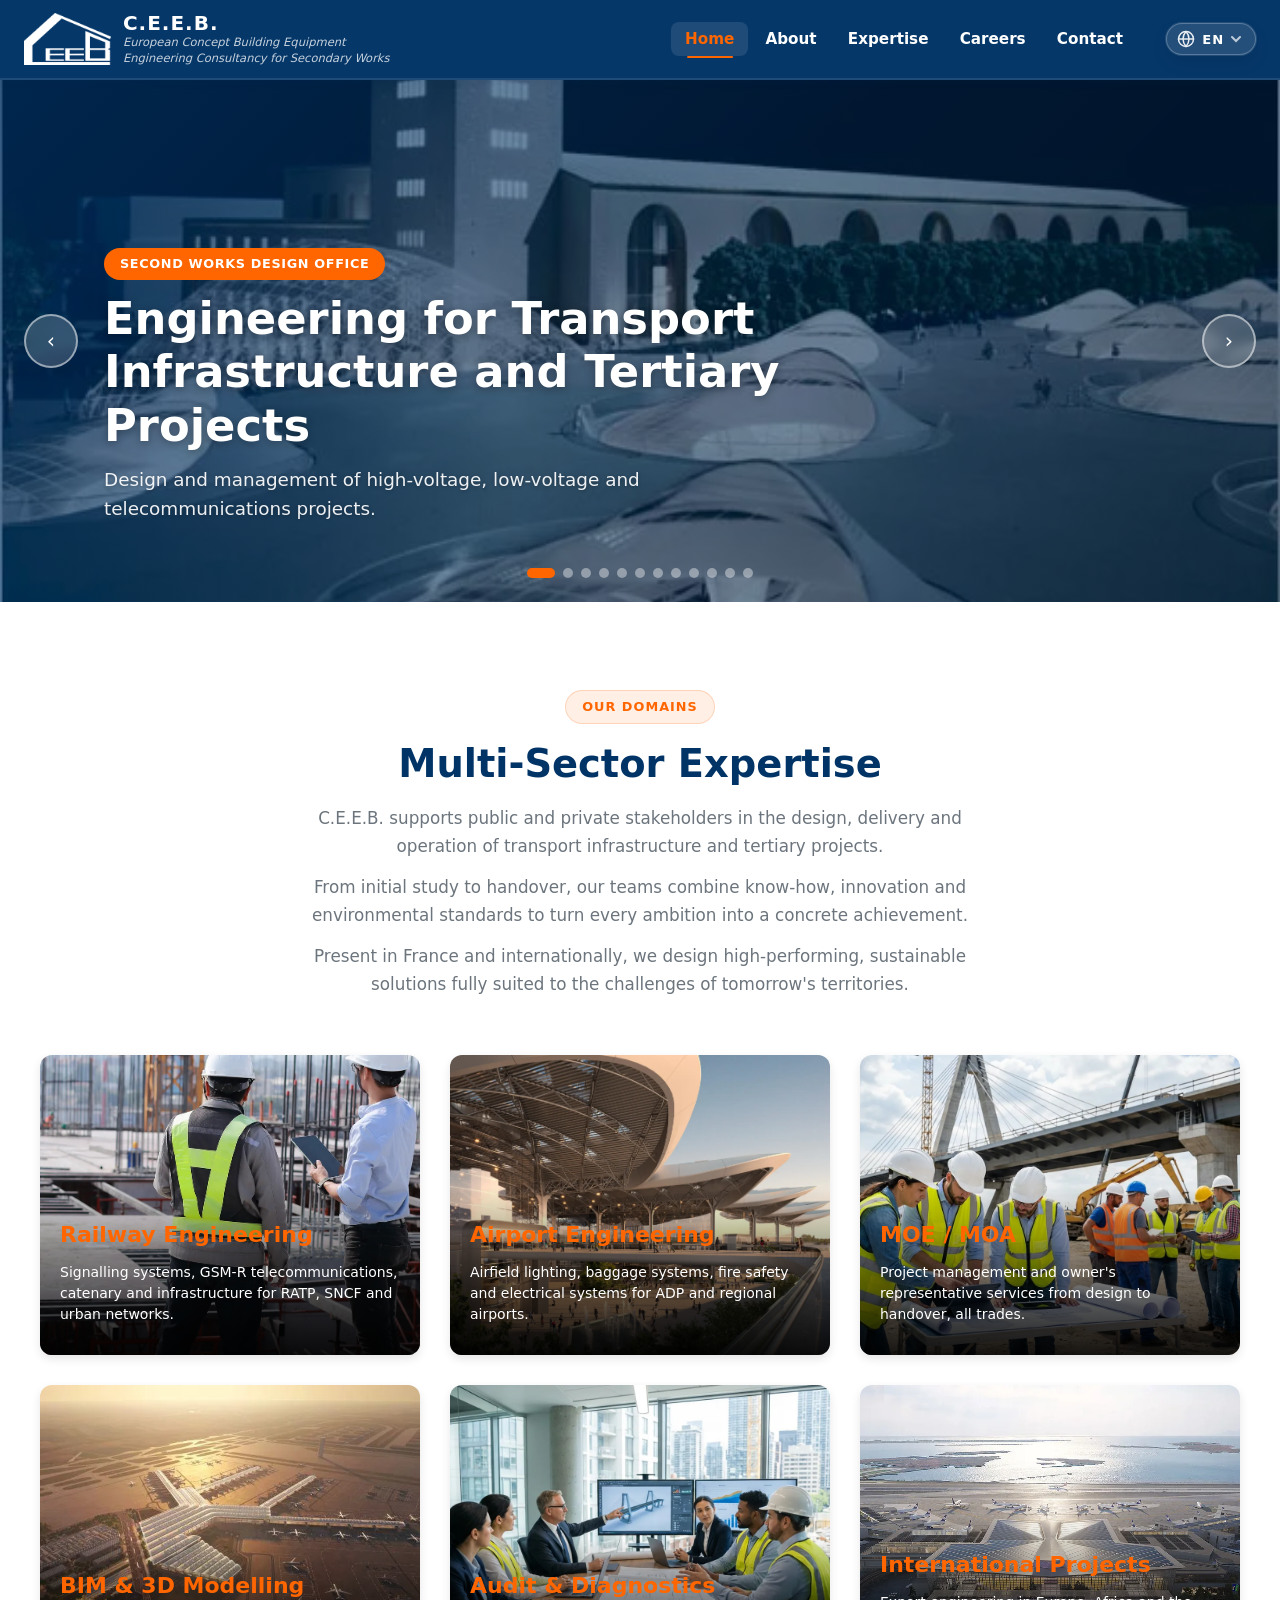
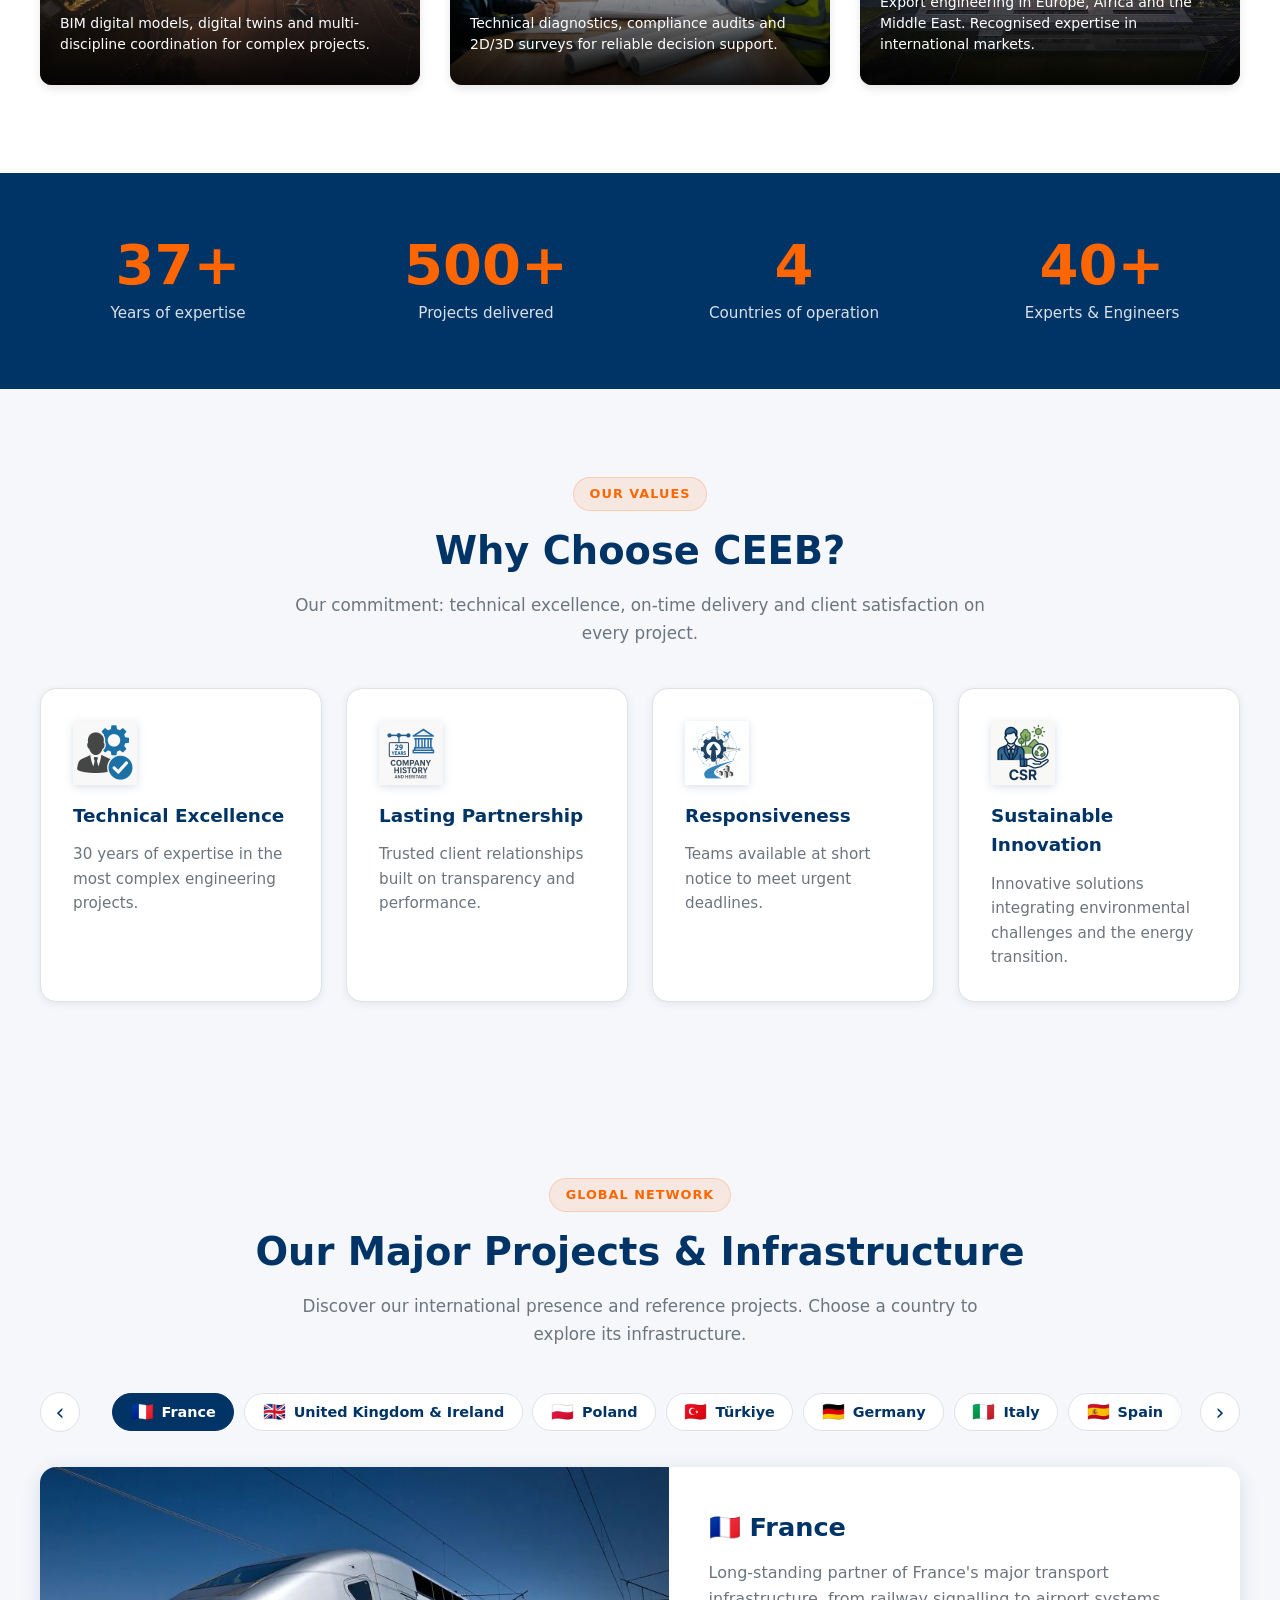
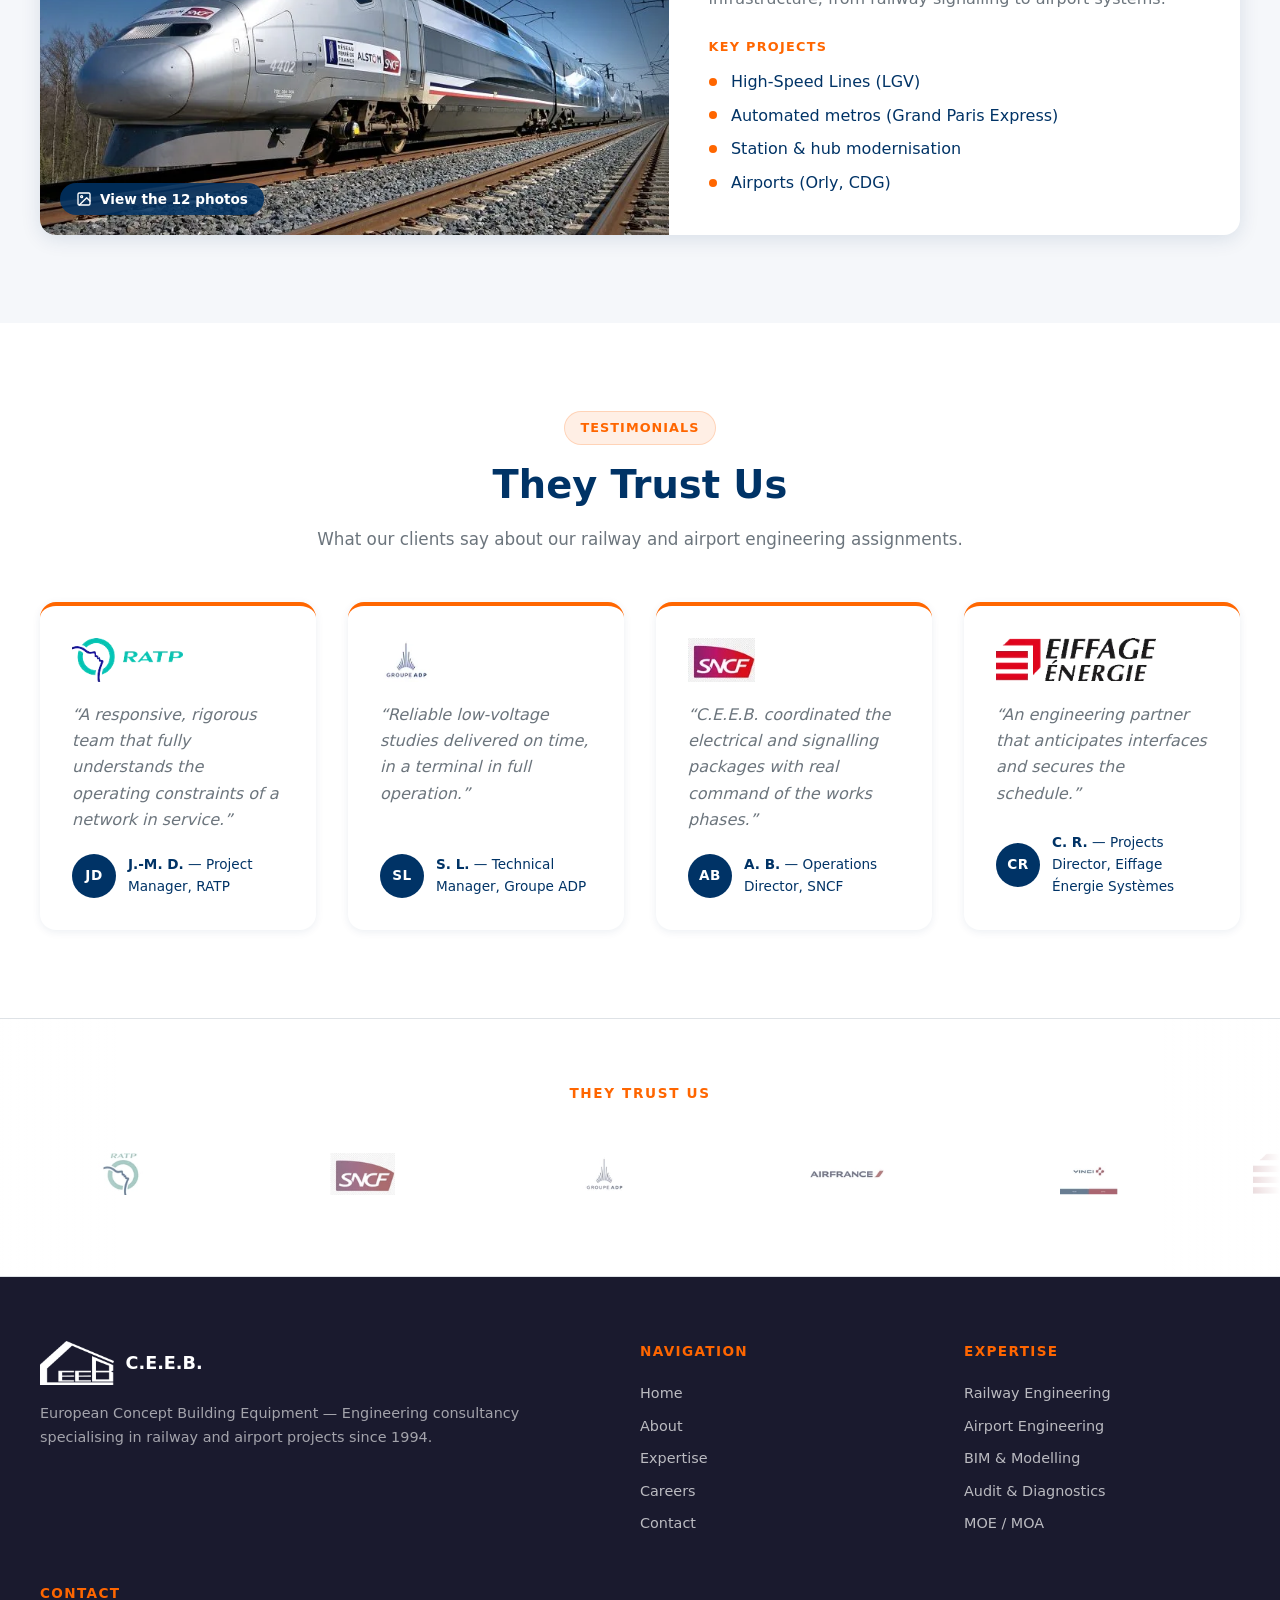
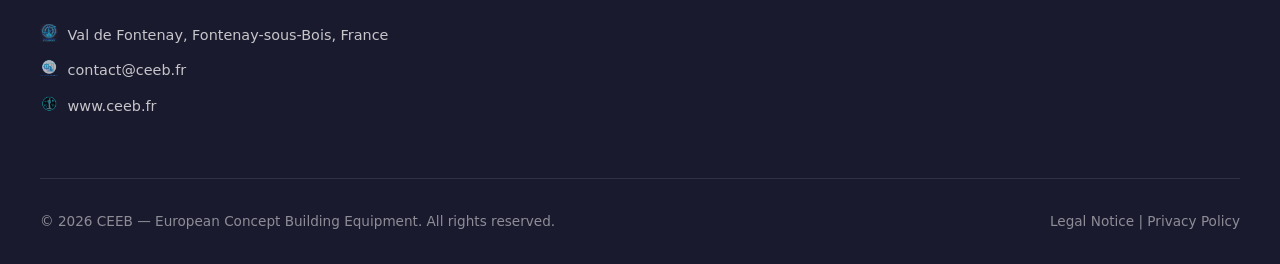
==== commit 1e89b721: "Textes des carrousels et des blocs de présentation mis à jour (document text_carousel_yaelle) - Carr" ====
--- a/index.html
+++ b/index.html
@@ -65,7 +65,7 @@
   <!-- ============================================================
        STYLES
        ============================================================ -->
-  <link rel="stylesheet" href="css/styles.css?v=20260927d">
+  <link rel="stylesheet" href="css/styles.css?v=20261005">
 
   <!-- ============================================================
        FAVICONS
@@ -127,23 +127,23 @@
       <!-- Slide 1 -->
       <div class="carousel-slide" role="listitem">
         <img src="images/countries/fr/1.webp"
-             alt="Bureau d'études et assistance à la maîtrise d'œuvre mobilité- Ingénierie responsable pour des projets complexes et durables" loading="eager" fetchpriority="high">
-        <div class="carousel-overlay"></div>
-        <div class="carousel-caption">
-          <span class="caption-badge" data-i18n="hero.slide1.badge">Bureau d'Études d'Ingénierie Second Œuvre</span>
-          <h2 data-i18n="hero.slide1.title">Ingénierie des infrastructures de transport et de projets tertiaires.</h2>
-          <p data-i18n="hero.slide1.description">Conception et pilotage de projets complexes.</p>
+             alt="Bureau d&#x27;études et assistance à la maîtrise d&#x27;œuvre mobilité - Ingénierie responsable pour des projets complexes et durables" loading="eager" fetchpriority="high">
+        <div class="carousel-overlay"></div>
+        <div class="carousel-caption">
+          <span class="caption-badge" data-i18n="hero.slide1.badge">Bureau d'Études Second Œuvre</span>
+          <h2 data-i18n="hero.slide1.title">Ingénierie des infrastructures de transport et des projets tertiaires</h2>
+          <p data-i18n="hero.slide1.description">Conception et pilotage de projets courants forts et courants faibles, télécommunications.</p>
         </div>
       </div>
 
       <!-- Slide 2 -->
       <div class="carousel-slide" role="listitem">
         <img src="images/countries/fr/2.webp"
-             alt="Assistance & Maîtrise d'Œuvre RATP ADP" loading="lazy">
-        <div class="carousel-overlay"></div>
-        <div class="carousel-caption">
-          <span class="caption-badge" data-i18n="hero.slide2.badge">MOE / MOA</span>
-          <h2 data-i18n="hero.slide2.title">Maîtrise d'œuvre et assistance à Maîtrise d'ouvrage</h2>
+             alt="Assistance &amp; Maîtrise d&#x27;Œuvre RATP ADP" loading="lazy">
+        <div class="carousel-overlay"></div>
+        <div class="carousel-caption">
+          <span class="caption-badge" data-i18n="hero.slide2.badge">MOA / MOE</span>
+          <h2 data-i18n="hero.slide2.title">Maîtrise d'Ouvrage (MOA) &amp; Maîtrise d'Œuvre (MOE)</h2>
           <p data-i18n="hero.slide2.description">Un accompagnement expert à chaque étape de vos projets, de l'esquisse à la réception des travaux.</p>
         </div>
       </div>
@@ -151,10 +151,10 @@
       <!-- Slide 3 -->
       <div class="carousel-slide" role="listitem">
         <img src="images/countries/fr/3.webp"
-             alt="Ingénierie Électrique & Mobilité" loading="lazy">
-        <div class="carousel-overlay"></div>
-        <div class="carousel-caption">
-          <span class="caption-badge" data-i18n="hero.slide3.badge">Ingénierie Électrique CFO, Cfa & VDI </span>
+             alt="Ingénierie Électrique &amp; Mobilité" loading="lazy">
+        <div class="carousel-overlay"></div>
+        <div class="carousel-caption">
+          <span class="caption-badge" data-i18n="hero.slide3.badge">Électricité &amp; Mobilité</span>
           <h2 data-i18n="hero.slide3.title">Ingénierie Électrique pour la Mobilité de Demain</h2>
           <p data-i18n="hero.slide3.description">Solutions pluridisciplinaires pour les infrastructures de transport, de la conception à la mise en service.</p>
         </div>
@@ -163,11 +163,11 @@
       <!-- Slide 4 -->
       <div class="carousel-slide" role="listitem">
         <img src="images/countries/fr/4.webp"
-             alt="Télécommunications & Systèmes Ferroviaires" loading="lazy">
-        <div class="carousel-overlay"></div>
-        <div class="carousel-caption">
-          <span class="caption-badge" data-i18n="hero.slide4.badge">Télécommunications & Systèmes Ferroviaires</span>
-          <h2 data-i18n="hero.slide4.title">Systèmes de Télécommunications & Signalisation Ferroviaire</h2>
+             alt="Télécommunications &amp; Systèmes Ferroviaires" loading="lazy">
+        <div class="carousel-overlay"></div>
+        <div class="carousel-caption">
+          <span class="caption-badge" data-i18n="hero.slide4.badge">Télécoms &amp; Signalisation</span>
+          <h2 data-i18n="hero.slide4.title">Systèmes de Télécommunications &amp; Signalisation Ferroviaire</h2>
           <p data-i18n="hero.slide4.description">Expertise en GSM-R, signalétique et guidage pour une information voyageur fluide et sécurisée.</p>
         </div>
       </div>
@@ -175,11 +175,11 @@
       <!-- Slide 5 -->
       <div class="carousel-slide" role="listitem">
         <img src="images/countries/fr/5.webp"
-             alt="Bâtiments techniques - Infrastructure transport moderne." loading="lazy">
-        <div class="carousel-overlay"></div>
-        <div class="carousel-caption">
-          <span class="caption-badge" data-i18n="hero.slide5.badge">Bâtiments techniques et Infrastructure de transport</span>
-          <h2 data-i18n="hero.slide5.title">Innovation & BIM : L'Ingénierie à l'Ère du Numérique</h2>
+             alt="Bâtiments techniques - Infrastructure transport moderne" loading="lazy">
+        <div class="carousel-overlay"></div>
+        <div class="carousel-caption">
+          <span class="caption-badge" data-i18n="hero.slide5.badge">BIM &amp; Innovation</span>
+          <h2 data-i18n="hero.slide5.title">Innovation &amp; BIM : L'Ingénierie à l'Ère du Numérique</h2>
           <p data-i18n="hero.slide5.description">Modélisation 3D/4D et jumeaux numériques pour des infrastructures optimisées, collaboratives et évolutives.</p>
         </div>
       </div>
@@ -187,11 +187,11 @@
       <!-- Slide 6 -->
       <div class="carousel-slide" role="listitem">
         <img src="images/countries/fr/6.webp"
-             alt="CFO, Cfa & VDI" loading="lazy">
-        <div class="carousel-overlay"></div>
-        <div class="carousel-caption">
-          <span class="caption-badge" data-i18n="hero.slide6.badge">CFO, Cfa & VDI</span>
-          <h2 data-i18n="hero.slide6.title">Expertise en Courants Forts, Courants Faibles & VDI</h2>
+             alt="CFO, CFA &amp; VDI" loading="lazy">
+        <div class="carousel-overlay"></div>
+        <div class="carousel-caption">
+          <span class="caption-badge" data-i18n="hero.slide6.badge">CFO, CFA &amp; VDI</span>
+          <h2 data-i18n="hero.slide6.title">Expertise en Courants Forts, Courants Faibles &amp; VDI</h2>
           <p data-i18n="hero.slide6.description">Conception et intégration de systèmes électriques et de communication pour des bâtiments et infrastructures intelligents.</p>
         </div>
       </div>
@@ -202,20 +202,20 @@
              alt="Ingénierie des Infrastructures Aéroportuaires" loading="lazy">
         <div class="carousel-overlay"></div>
         <div class="carousel-caption">
-          <span class="caption-badge" data-i18n="hero.slide7.badge">Ingénierie Aéroportuaire</span>
+          <span class="caption-badge" data-i18n="hero.slide7.badge">Aéroportuaire</span>
           <h2 data-i18n="hero.slide7.title">Ingénierie des Infrastructures Aéroportuaires</h2>
-          <p data-i18n="hero.slide7.description">Conception, modernisation et optimisation des systèmes électriques et de communication en France et à l'international.</p>
+          <p data-i18n="hero.slide7.description">Conception, modernisation et optimisation des systèmes électriques et de communication pour des aéroports performants et durables.</p>
         </div>
       </div>
 
       <!-- Slide 8 -->
       <div class="carousel-slide" role="listitem">
         <img src="images/countries/fr/8.webp"
-             alt="Innovation BIM - Modélisation 3D infrastructure." loading="lazy">
-        <div class="carousel-overlay"></div>
-        <div class="carousel-caption">
-          <span class="caption-badge" data-i18n="hero.slide8.badge">Innovation BIM - Modélisation 3D infrastructure</span>
-          <h2 data-i18n="hero.slide8.title">Bâtiments & Infrastructures Techniques Modernes</h2>
+             alt="Innovation BIM - Modélisation 3D infrastructure" loading="lazy">
+        <div class="carousel-overlay"></div>
+        <div class="carousel-caption">
+          <span class="caption-badge" data-i18n="hero.slide8.badge">Bâtiments Techniques</span>
+          <h2 data-i18n="hero.slide8.title">Bâtiments &amp; Infrastructures Techniques Modernes</h2>
           <p data-i18n="hero.slide8.description">Solutions d'ingénierie pour des bâtiments performants, connectés et respectueux de l'environnement.</p>
         </div>
       </div>
@@ -226,8 +226,8 @@
              alt="Maintenance et Conception intégrée - Approche multidisciplinaire en ingénierie ferroviaire et aéroportuaire" loading="lazy">
         <div class="carousel-overlay"></div>
         <div class="carousel-caption">
-          <span class="caption-badge" data-i18n="hero.slide9.badge">Maintenance et Conception intégrée</span>
-          <h2 data-i18n="hero.slide9.title">Optimisation de l'Exploitation & de la Maintenance</h2>
+          <span class="caption-badge" data-i18n="hero.slide9.badge">Exploitation &amp; Maintenance</span>
+          <h2 data-i18n="hero.slide9.title">Optimisation de l'Exploitation &amp; de la Maintenance</h2>
           <p data-i18n="hero.slide9.description">Support à la mise en service, optimisation des performances et maintenance prédictive pour une durabilité maximale.</p>
         </div>
       </div>
@@ -235,11 +235,11 @@
       <!-- Slide 10 -->
       <div class="carousel-slide" role="listitem">
         <img src="images/countries/fr/10.webp"
-             alt="Contrôle-Commande(sécurité, conformité, efficacité).." loading="lazy">
-        <div class="carousel-overlay"></div>
-        <div class="carousel-caption">
-          <span class="caption-badge" data-i18n="hero.slide10.badge">Sécurité, conformité </span>
-          <h2 data-i18n="hero.slide10.title">Contrôle Qualité & Systèmes de Contrôle-Commande</h2>
+             alt="Contrôle-Commande (sécurité, conformité, efficacité)" loading="lazy">
+        <div class="carousel-overlay"></div>
+        <div class="carousel-caption">
+          <span class="caption-badge" data-i18n="hero.slide10.badge">Qualité &amp; Contrôle</span>
+          <h2 data-i18n="hero.slide10.title">Contrôle Qualité &amp; Systèmes de Contrôle-Commande</h2>
           <p data-i18n="hero.slide10.description">Inspection, certification et technologies de pointe pour garantir la sécurité, la conformité et l'efficacité opérationnelle.</p>
         </div>
       </div>
@@ -250,8 +250,8 @@
              alt="Approche multidisciplinaire en ingénierie ferroviaire et aéroportuaire" loading="lazy">
         <div class="carousel-overlay"></div>
         <div class="carousel-caption">
-          <span class="caption-badge" data-i18n="hero.slide11.badge">Ingénierie Ferroviaire et Aéroportuaire</span>
-          <h2 data-i18n="hero.slide11.title">Une approche d'Ingénierie Intégrée & Multidisciplinaire</h2>
+          <span class="caption-badge" data-i18n="hero.slide11.badge">Approche Intégrée</span>
+          <h2 data-i18n="hero.slide11.title">Une Approche d'Ingénierie Intégrée &amp; Multidisciplinaire</h2>
           <p data-i18n="hero.slide11.description">Collaboration étroite avec tous les acteurs pour intégrer les enjeux de durabilité et d'innovation au cœur de chaque projet.</p>
         </div>
       </div>
@@ -262,8 +262,8 @@
              alt="Conception intégrée - Approche multidisciplinaire en ingénierie ferroviaire et aéroportuaire" loading="lazy">
         <div class="carousel-overlay"></div>
         <div class="carousel-caption">
-          <span class="caption-badge" data-i18n="hero.slide12.badge">Conception intégrée</span>
-          <h2 data-i18n="hero.slide12.title">C.E.E.B. vous accompagne dans chacune des Phases Projet</h2>
+          <span class="caption-badge" data-i18n="hero.slide12.badge">Phases de Projet</span>
+          <h2 data-i18n="hero.slide12.title">C.E.E.B. vous accompagne dans chacune des Phases de Votre Projet</h2>
           <p data-i18n="hero.slide12.description">De l'esquisse (ESQ) à la réception (AOR), une maîtrise complète des phases de projet en MOA et MOE.</p>
         </div>
       </div>
@@ -301,8 +301,9 @@
       <div class="text-center section-head section-head--loose">
         <span class="section-badge" data-i18n="services.badge">Construire les territoires de demain</span>
         <h2 class="section-title" id="servicesTitle" data-i18n="services.title">Expertise Multisectorielle</h2>
-        <p class="section-subtitle" data-i18n="services.subtitle"> De l'étude à l'exploitation, nous accompagnons les acteurs publics et privés dans le développement d'infrastructures de transport et de projets tertiaires</p>
-        <p class="section-subtitle" data-i18n="services.subtitle2">Nous concevons des solutions innovantes, durables et sur mesure, pensées pour répondre aux enjeux économiques, environnementaux et territoriaux d'aujourd'hui et de demain.</p>
+        <p class="section-subtitle" data-i18n="services.subtitle">C.E.E.B. accompagne les acteurs publics et privés dans la conception, la réalisation et l'exploitation d'infrastructures de transport et de projets tertiaires.</p>
+        <p class="section-subtitle" data-i18n="services.subtitle2">De l'étude initiale à la livraison, nos équipes mobilisent savoir-faire, innovation et exigence environnementale pour transformer chaque ambition en réalisation concrète.</p>
+        <p class="section-subtitle" data-i18n="services.subtitle3">Présents en France et à l'international, nous concevons des solutions performantes, durables et pleinement adaptées aux enjeux des territoires de demain.</p>
       </div>
       <div class="services-grid-with-images">
         <!-- Service 1: Ingénierie Ferroviaire -->
@@ -658,8 +659,8 @@
   <!-- ============================================================
        SCRIPTS
        ============================================================ -->
-  <script src="js/app.js?v=20260927d" defer></script>
-  <script src="js/lang-globe.js?v=20260927d" defer></script>
-  <script src="js/global-network.js?v=20260927d" defer></script>
+  <script src="js/app.js?v=20261005" defer></script>
+  <script src="js/lang-globe.js?v=20261005" defer></script>
+  <script src="js/global-network.js?v=20261005" defer></script>
 </body>
 </html>
--- a/css/styles.css
+++ b/css/styles.css
@@ -351,6 +351,7 @@
 }
 .text-center { text-align: center; }
 .text-center .section-subtitle { margin: 0 auto; }
+.section-subtitle + .section-subtitle { margin-top: 0.75rem; }
 
 /* ============================================================
    GRILLE DE CARTES
@@ -2587,6 +2588,18 @@
   line-height: 1.7;
   margin-bottom: 1.25rem;
 }
+.about-lead {
+  font-size: 1.15rem;
+  font-weight: 600;
+  color: var(--color-accent);
+  margin-top: -0.5rem;
+}
+.about-story-title {
+  font-size: 1.3rem;
+  font-weight: 700;
+  color: var(--color-primary);
+  margin-bottom: 1rem;
+}
 
 /* 2. Section Direction Actuelle (Nouvelle Génération) */
 .team-grid {
@@ -2797,6 +2810,20 @@
   }
   .about-founder-text {
     padding-left: 0;
+  }
+  .about-founder-text > .section-badge {
+    display: block;
+    width: fit-content;
+    margin-left: auto;
+    margin-right: auto;
+  }
+  .about-founder-text > .section-title,
+  .about-founder-text > .about-lead { text-align: center; }
+  .about-founder-text > .btn {
+    display: flex;
+    width: fit-content;
+    margin-left: auto;
+    margin-right: auto;
   }
   .founder-info-card {
     right: 10px;
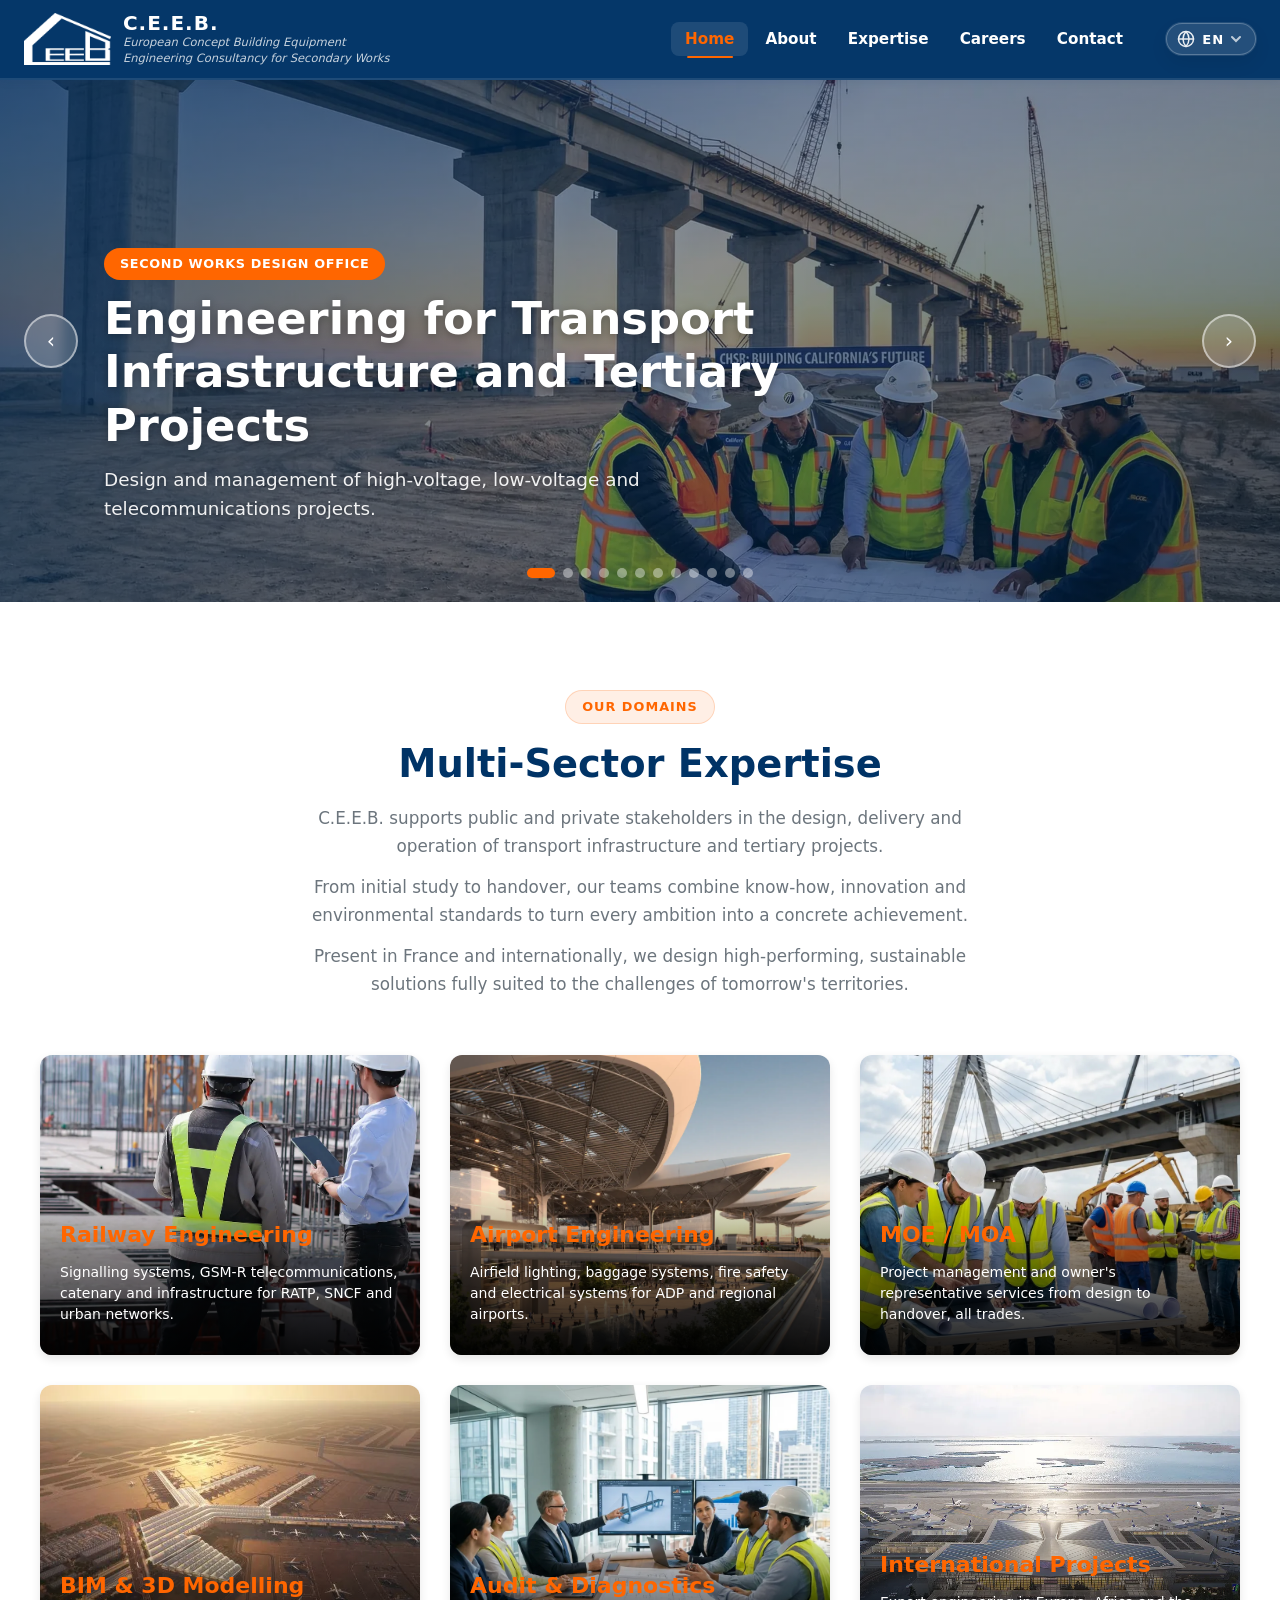
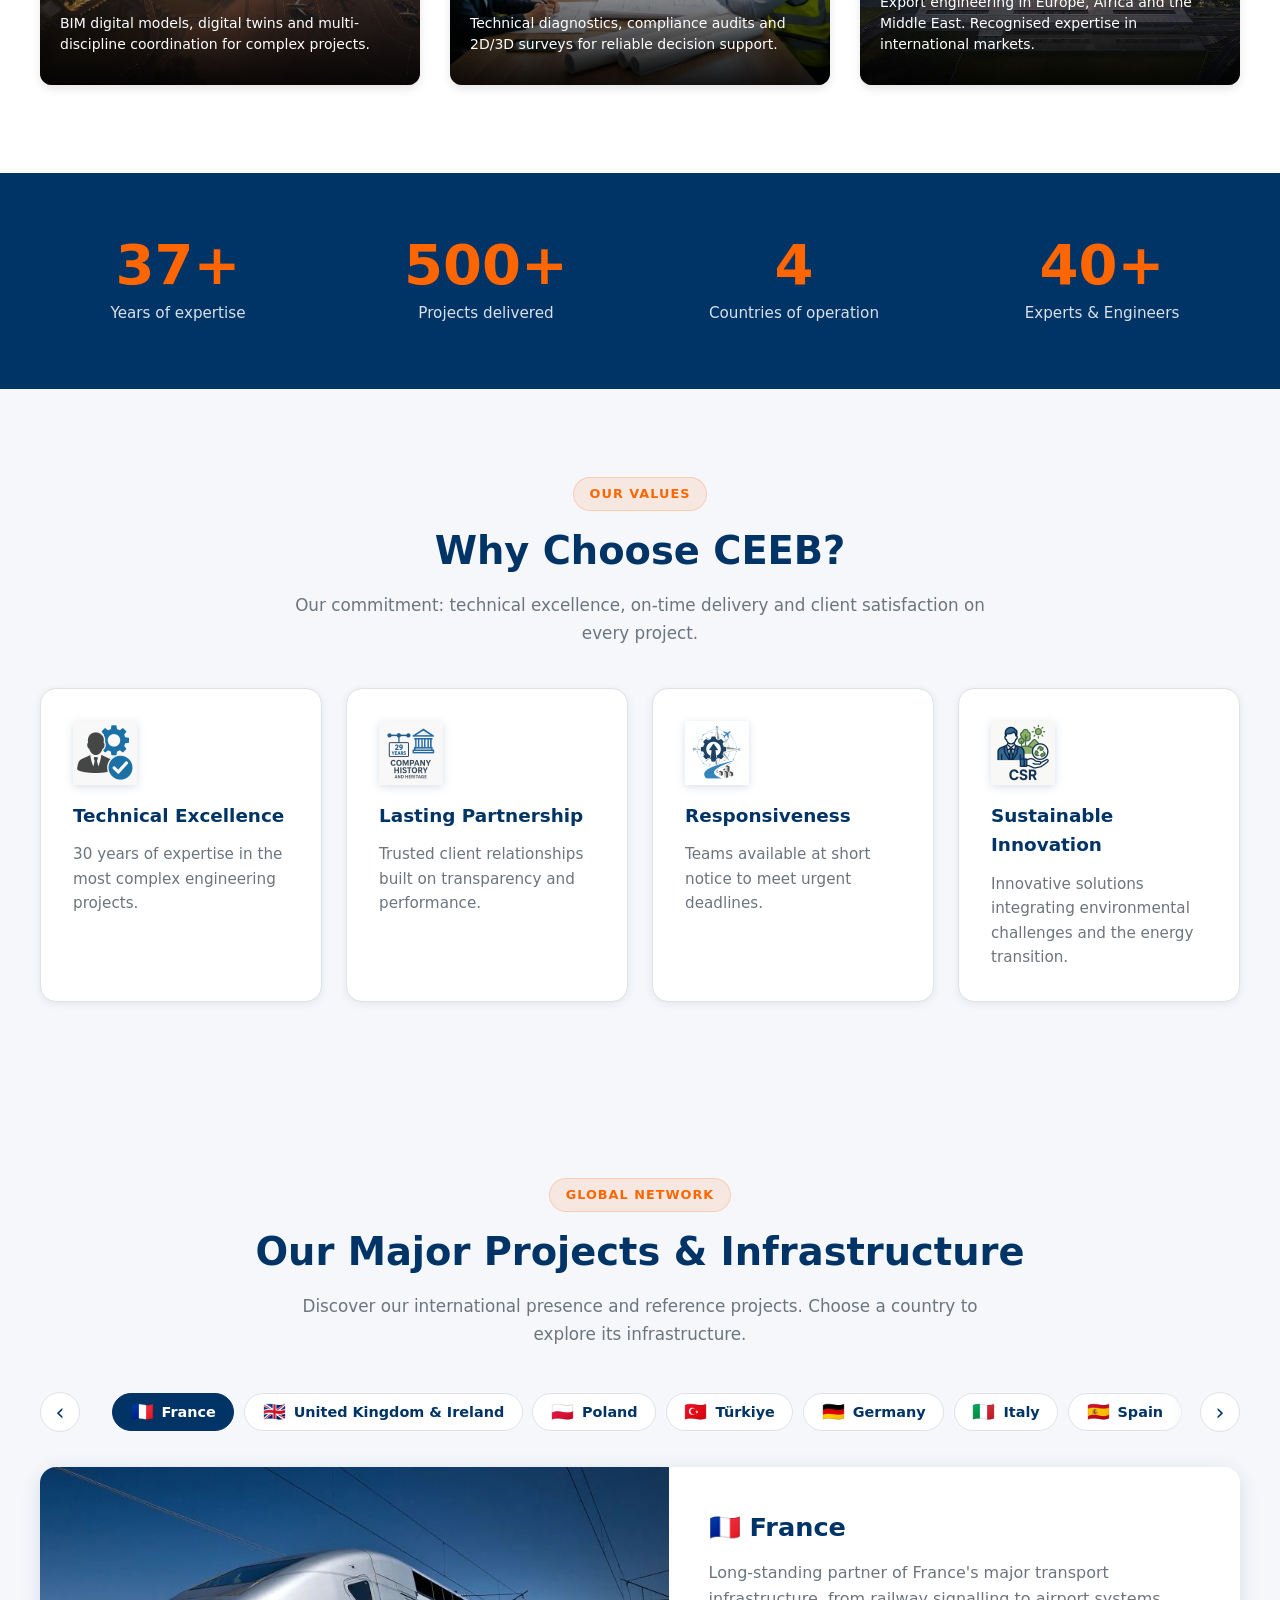
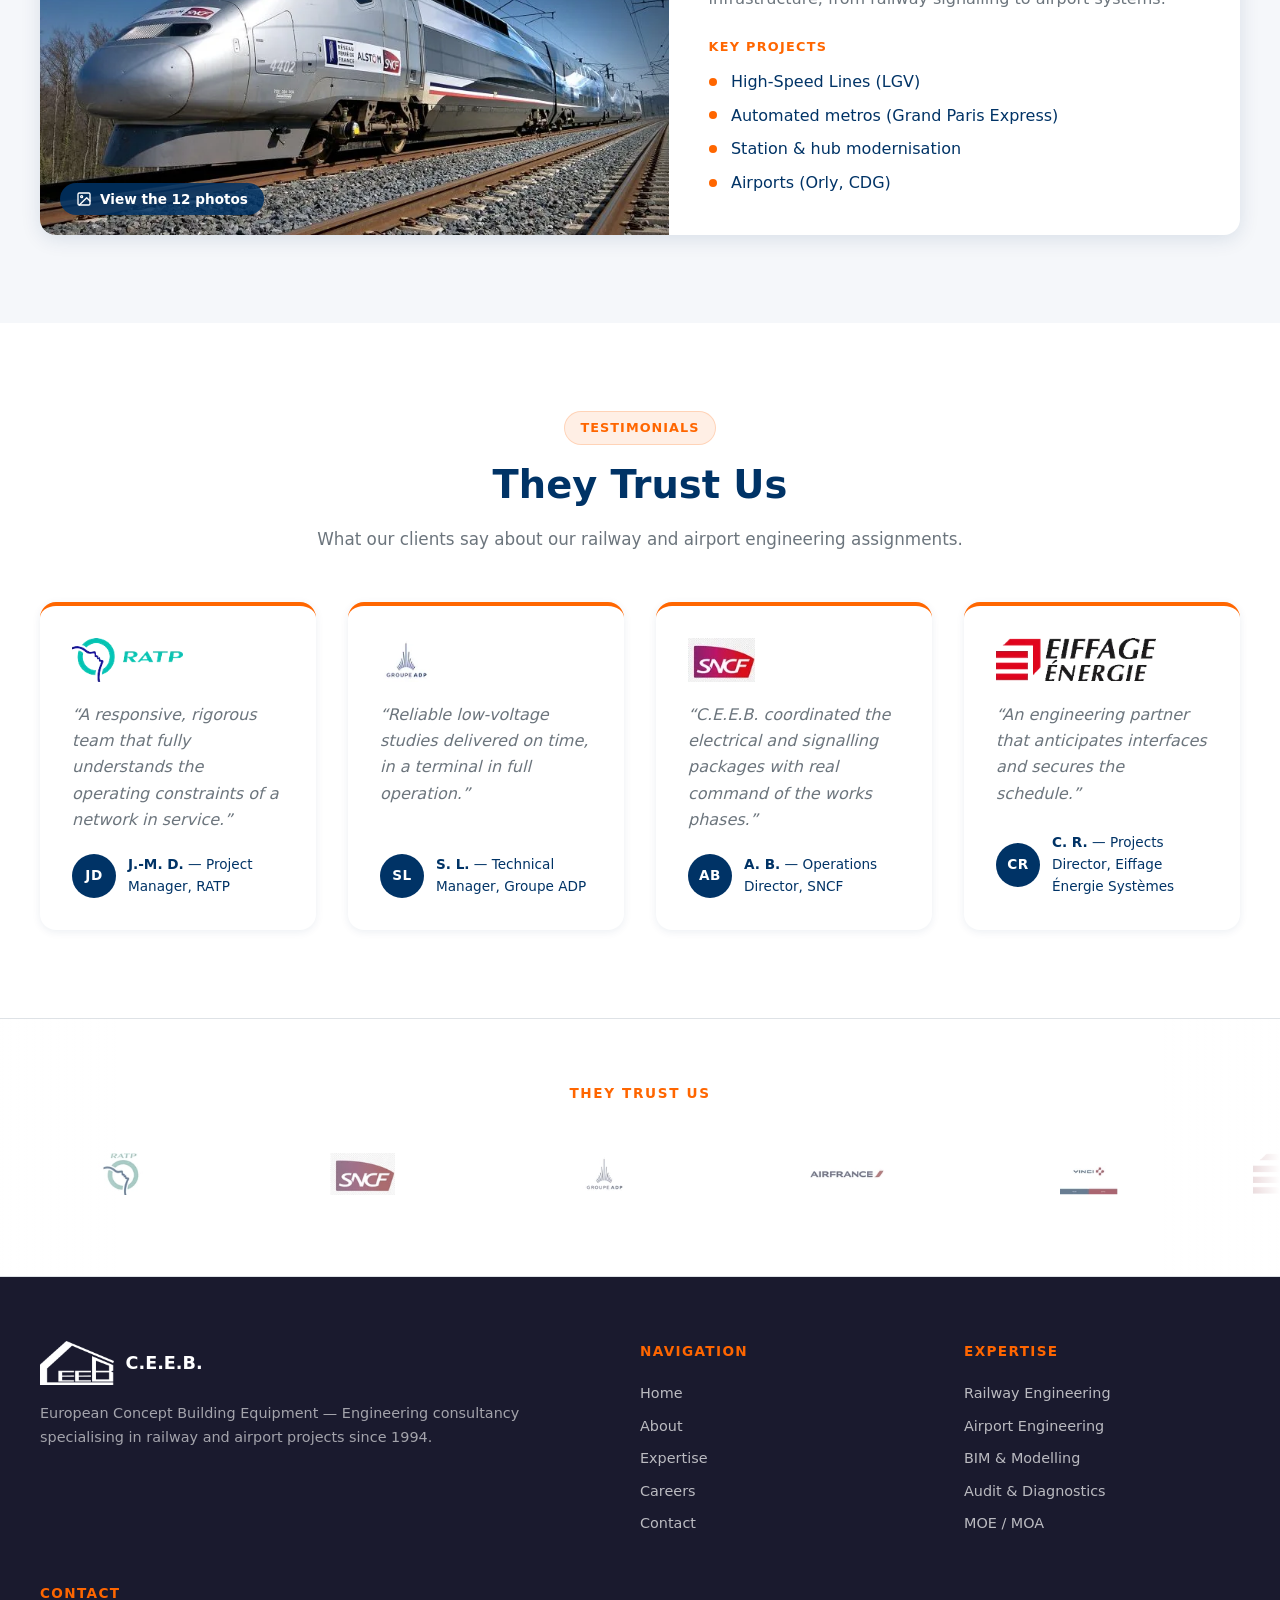
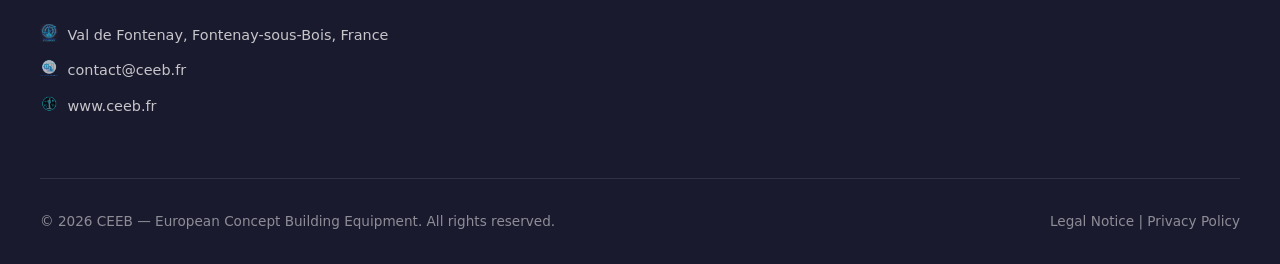
==== commit febdcd76: "Accueil : le carrousel affiche les 12 images de carousel/index Co-Authored-By: Claude Opus 5.5 <nore" ====
--- a/index.html
+++ b/index.html
@@ -65,7 +65,7 @@
   <!-- ============================================================
        STYLES
        ============================================================ -->
-  <link rel="stylesheet" href="css/styles.css?v=20261005">
+  <link rel="stylesheet" href="css/styles.css?v=20261006b">
 
   <!-- ============================================================
        FAVICONS
@@ -126,7 +126,7 @@
 
       <!-- Slide 1 -->
       <div class="carousel-slide" role="listitem">
-        <img src="images/countries/fr/1.webp"
+        <img src="carousel/index/1.webp"
              alt="Bureau d&#x27;études et assistance à la maîtrise d&#x27;œuvre mobilité - Ingénierie responsable pour des projets complexes et durables" loading="eager" fetchpriority="high">
         <div class="carousel-overlay"></div>
         <div class="carousel-caption">
@@ -138,7 +138,7 @@
 
       <!-- Slide 2 -->
       <div class="carousel-slide" role="listitem">
-        <img src="images/countries/fr/2.webp"
+        <img src="carousel/index/2.webp"
              alt="Assistance &amp; Maîtrise d&#x27;Œuvre RATP ADP" loading="lazy">
         <div class="carousel-overlay"></div>
         <div class="carousel-caption">
@@ -150,7 +150,7 @@
 
       <!-- Slide 3 -->
       <div class="carousel-slide" role="listitem">
-        <img src="images/countries/fr/3.webp"
+        <img src="carousel/index/3.webp"
              alt="Ingénierie Électrique &amp; Mobilité" loading="lazy">
         <div class="carousel-overlay"></div>
         <div class="carousel-caption">
@@ -162,7 +162,7 @@
 
       <!-- Slide 4 -->
       <div class="carousel-slide" role="listitem">
-        <img src="images/countries/fr/4.webp"
+        <img src="carousel/index/4.webp"
              alt="Télécommunications &amp; Systèmes Ferroviaires" loading="lazy">
         <div class="carousel-overlay"></div>
         <div class="carousel-caption">
@@ -174,7 +174,7 @@
 
       <!-- Slide 5 -->
       <div class="carousel-slide" role="listitem">
-        <img src="images/countries/fr/5.webp"
+        <img src="carousel/index/5.webp"
              alt="Bâtiments techniques - Infrastructure transport moderne" loading="lazy">
         <div class="carousel-overlay"></div>
         <div class="carousel-caption">
@@ -186,7 +186,7 @@
 
       <!-- Slide 6 -->
       <div class="carousel-slide" role="listitem">
-        <img src="images/countries/fr/6.webp"
+        <img src="carousel/index/6.webp"
              alt="CFO, CFA &amp; VDI" loading="lazy">
         <div class="carousel-overlay"></div>
         <div class="carousel-caption">
@@ -198,7 +198,7 @@
 
       <!-- Slide 7 -->
       <div class="carousel-slide" role="listitem">
-        <img src="images/countries/fr/7.webp"
+        <img src="carousel/index/7.webp"
              alt="Ingénierie des Infrastructures Aéroportuaires" loading="lazy">
         <div class="carousel-overlay"></div>
         <div class="carousel-caption">
@@ -210,7 +210,7 @@
 
       <!-- Slide 8 -->
       <div class="carousel-slide" role="listitem">
-        <img src="images/countries/fr/8.webp"
+        <img src="carousel/index/8.webp"
              alt="Innovation BIM - Modélisation 3D infrastructure" loading="lazy">
         <div class="carousel-overlay"></div>
         <div class="carousel-caption">
@@ -222,7 +222,7 @@
 
       <!-- Slide 9 -->
       <div class="carousel-slide" role="listitem">
-        <img src="images/countries/fr/9.webp"
+        <img src="carousel/index/9.webp"
              alt="Maintenance et Conception intégrée - Approche multidisciplinaire en ingénierie ferroviaire et aéroportuaire" loading="lazy">
         <div class="carousel-overlay"></div>
         <div class="carousel-caption">
@@ -234,7 +234,7 @@
 
       <!-- Slide 10 -->
       <div class="carousel-slide" role="listitem">
-        <img src="images/countries/fr/10.webp"
+        <img src="carousel/index/10.webp"
              alt="Contrôle-Commande (sécurité, conformité, efficacité)" loading="lazy">
         <div class="carousel-overlay"></div>
         <div class="carousel-caption">
@@ -246,7 +246,7 @@
 
       <!-- Slide 11 -->
       <div class="carousel-slide" role="listitem">
-        <img src="images/countries/fr/11.webp"
+        <img src="carousel/index/11.webp"
              alt="Approche multidisciplinaire en ingénierie ferroviaire et aéroportuaire" loading="lazy">
         <div class="carousel-overlay"></div>
         <div class="carousel-caption">
@@ -258,7 +258,7 @@
 
       <!-- Slide 12 -->
       <div class="carousel-slide" role="listitem">
-        <img src="images/countries/fr/12.webp"
+        <img src="carousel/index/12.webp"
              alt="Conception intégrée - Approche multidisciplinaire en ingénierie ferroviaire et aéroportuaire" loading="lazy">
         <div class="carousel-overlay"></div>
         <div class="carousel-caption">
@@ -659,8 +659,8 @@
   <!-- ============================================================
        SCRIPTS
        ============================================================ -->
-  <script src="js/app.js?v=20261005" defer></script>
-  <script src="js/lang-globe.js?v=20261005" defer></script>
-  <script src="js/global-network.js?v=20261005" defer></script>
+  <script src="js/app.js?v=20261006b" defer></script>
+  <script src="js/lang-globe.js?v=20261006b" defer></script>
+  <script src="js/global-network.js?v=20261006b" defer></script>
 </body>
 </html>
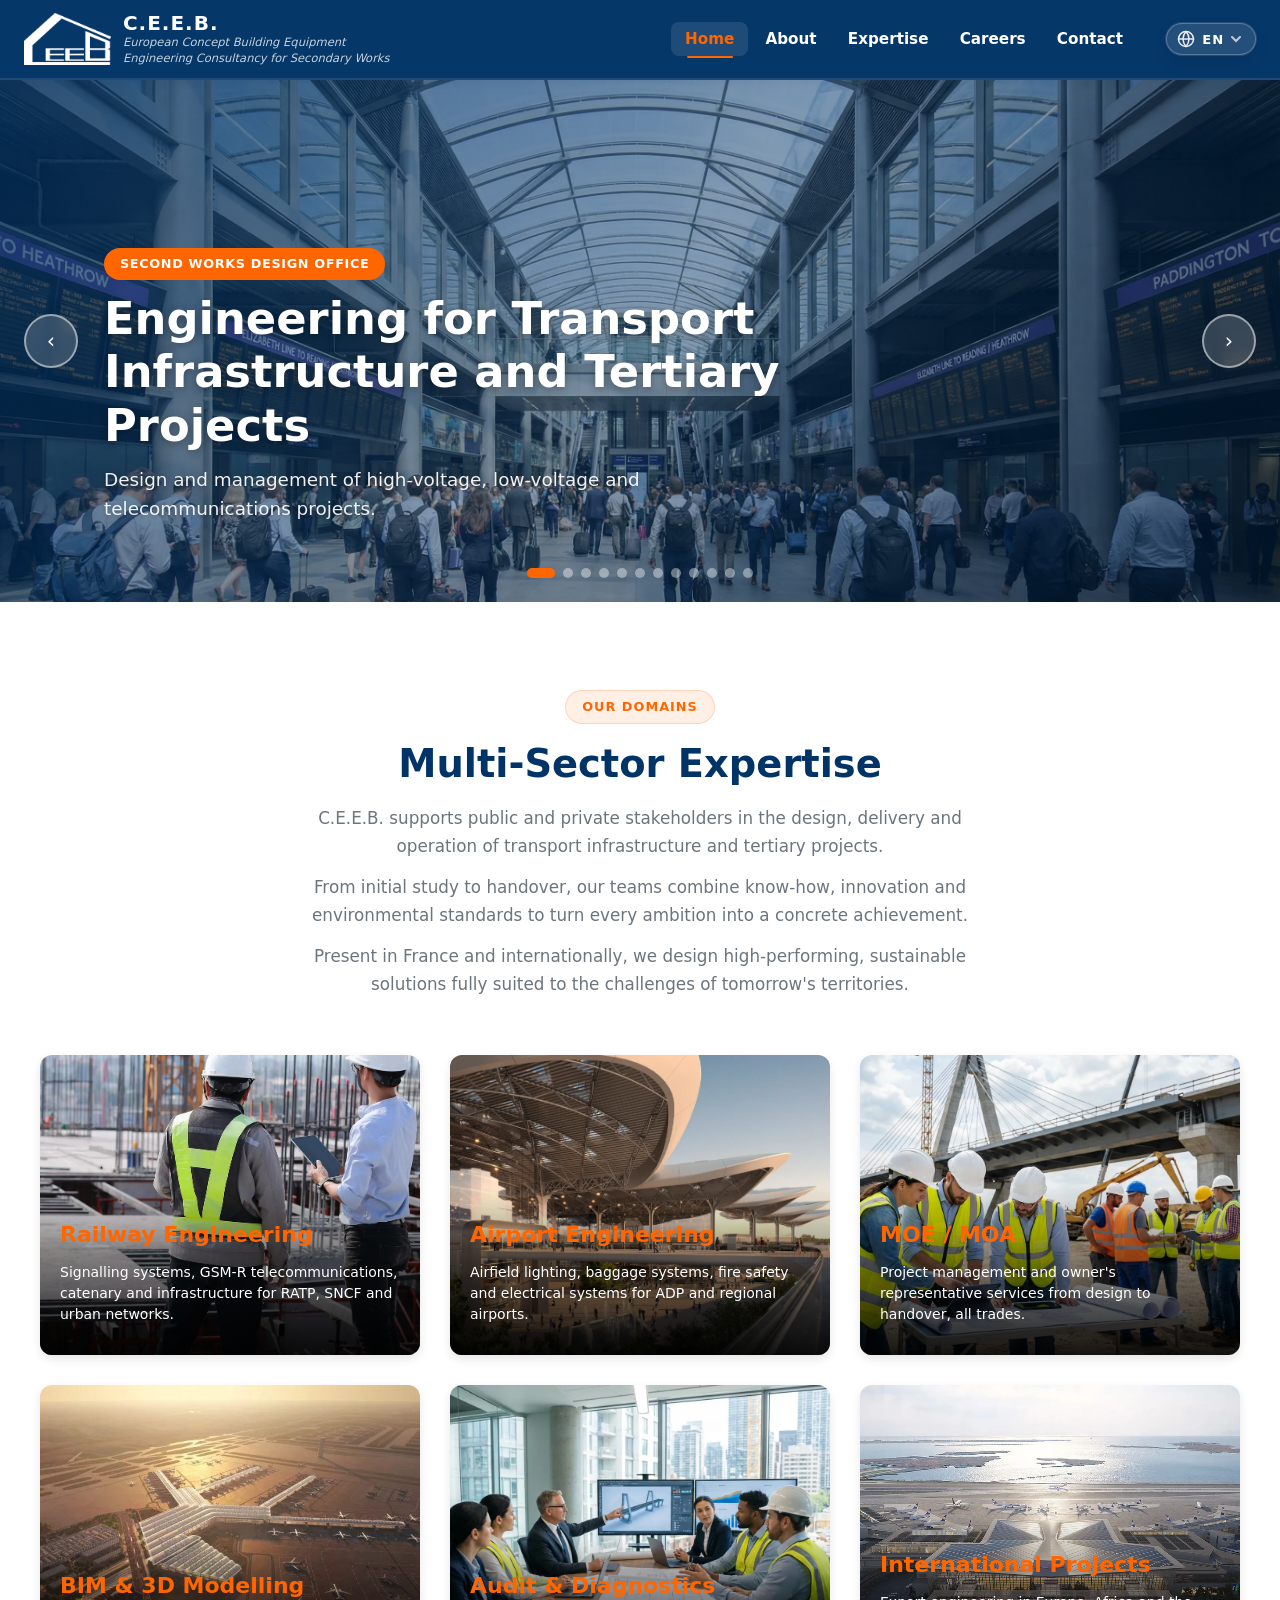
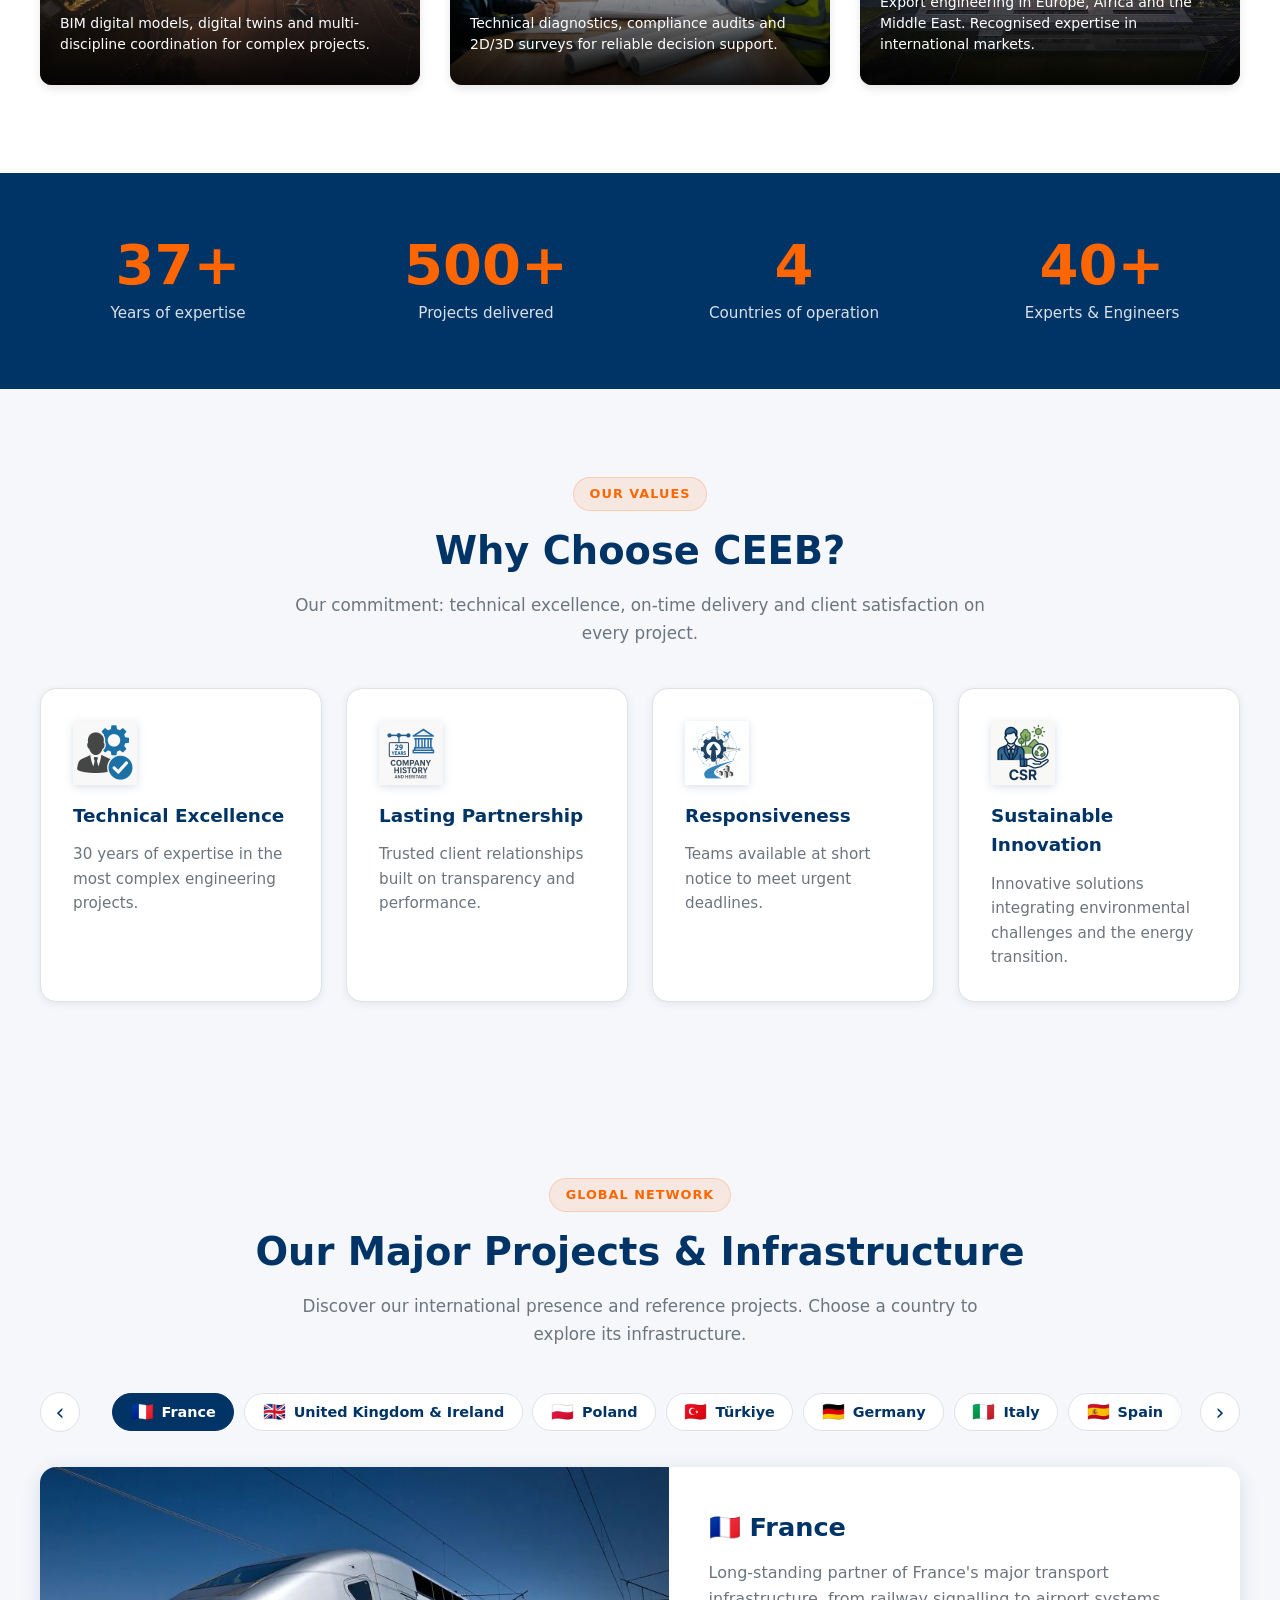
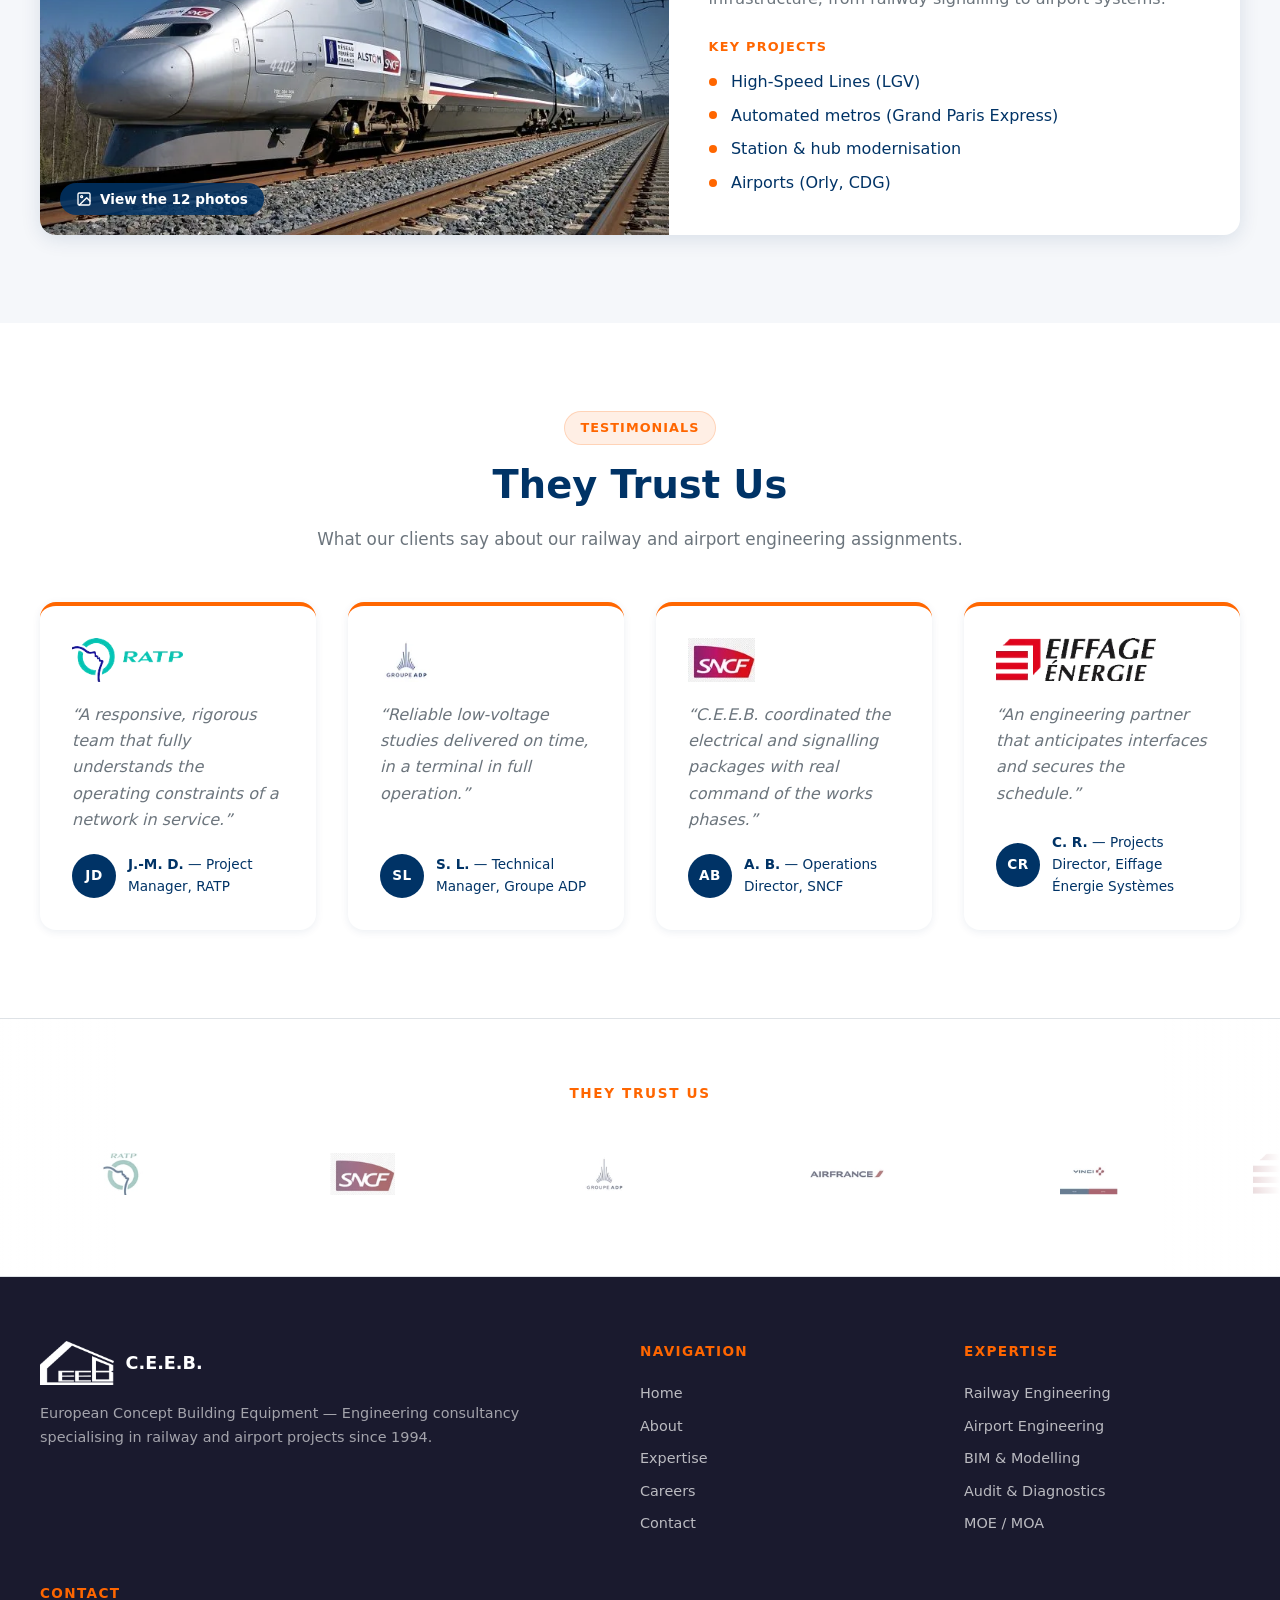
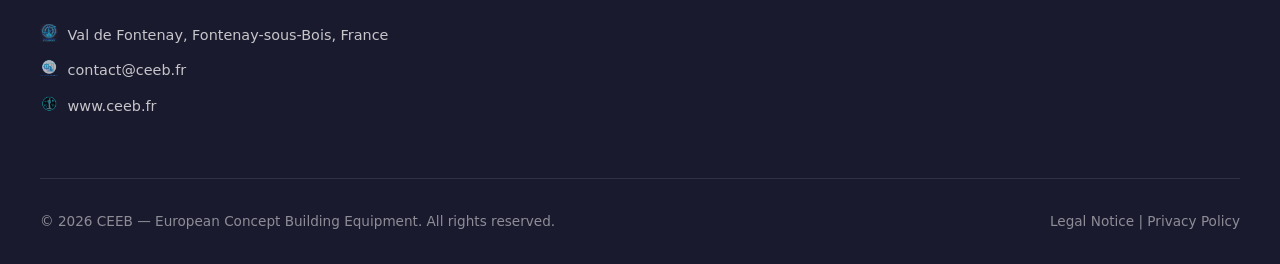
==== commit 7dac2bb7: "Carrousels : images de carousel/<page>/<langue>/ selon la langue du site Chaque diapositive N affich" ====
--- a/index.html
+++ b/index.html
@@ -65,7 +65,7 @@
   <!-- ============================================================
        STYLES
        ============================================================ -->
-  <link rel="stylesheet" href="css/styles.css?v=20261006b">
+  <link rel="stylesheet" href="css/styles.css?v=20261006c">
 
   <!-- ============================================================
        FAVICONS
@@ -126,7 +126,7 @@
 
       <!-- Slide 1 -->
       <div class="carousel-slide" role="listitem">
-        <img src="carousel/index/1.webp"
+        <img src="carousel/index/fr/1.webp"
              alt="Bureau d&#x27;études et assistance à la maîtrise d&#x27;œuvre mobilité - Ingénierie responsable pour des projets complexes et durables" loading="eager" fetchpriority="high">
         <div class="carousel-overlay"></div>
         <div class="carousel-caption">
@@ -138,7 +138,7 @@
 
       <!-- Slide 2 -->
       <div class="carousel-slide" role="listitem">
-        <img src="carousel/index/2.webp"
+        <img src="carousel/index/fr/2.webp"
              alt="Assistance &amp; Maîtrise d&#x27;Œuvre RATP ADP" loading="lazy">
         <div class="carousel-overlay"></div>
         <div class="carousel-caption">
@@ -150,7 +150,7 @@
 
       <!-- Slide 3 -->
       <div class="carousel-slide" role="listitem">
-        <img src="carousel/index/3.webp"
+        <img src="carousel/index/fr/3.webp"
              alt="Ingénierie Électrique &amp; Mobilité" loading="lazy">
         <div class="carousel-overlay"></div>
         <div class="carousel-caption">
@@ -162,7 +162,7 @@
 
       <!-- Slide 4 -->
       <div class="carousel-slide" role="listitem">
-        <img src="carousel/index/4.webp"
+        <img src="carousel/index/fr/4.webp"
              alt="Télécommunications &amp; Systèmes Ferroviaires" loading="lazy">
         <div class="carousel-overlay"></div>
         <div class="carousel-caption">
@@ -174,7 +174,7 @@
 
       <!-- Slide 5 -->
       <div class="carousel-slide" role="listitem">
-        <img src="carousel/index/5.webp"
+        <img src="carousel/index/fr/5.webp"
              alt="Bâtiments techniques - Infrastructure transport moderne" loading="lazy">
         <div class="carousel-overlay"></div>
         <div class="carousel-caption">
@@ -186,7 +186,7 @@
 
       <!-- Slide 6 -->
       <div class="carousel-slide" role="listitem">
-        <img src="carousel/index/6.webp"
+        <img src="carousel/index/fr/6.webp"
              alt="CFO, CFA &amp; VDI" loading="lazy">
         <div class="carousel-overlay"></div>
         <div class="carousel-caption">
@@ -198,7 +198,7 @@
 
       <!-- Slide 7 -->
       <div class="carousel-slide" role="listitem">
-        <img src="carousel/index/7.webp"
+        <img src="carousel/index/fr/7.webp"
              alt="Ingénierie des Infrastructures Aéroportuaires" loading="lazy">
         <div class="carousel-overlay"></div>
         <div class="carousel-caption">
@@ -210,7 +210,7 @@
 
       <!-- Slide 8 -->
       <div class="carousel-slide" role="listitem">
-        <img src="carousel/index/8.webp"
+        <img src="carousel/index/fr/8.webp"
              alt="Innovation BIM - Modélisation 3D infrastructure" loading="lazy">
         <div class="carousel-overlay"></div>
         <div class="carousel-caption">
@@ -222,7 +222,7 @@
 
       <!-- Slide 9 -->
       <div class="carousel-slide" role="listitem">
-        <img src="carousel/index/9.webp"
+        <img src="carousel/index/fr/9.webp"
              alt="Maintenance et Conception intégrée - Approche multidisciplinaire en ingénierie ferroviaire et aéroportuaire" loading="lazy">
         <div class="carousel-overlay"></div>
         <div class="carousel-caption">
@@ -234,7 +234,7 @@
 
       <!-- Slide 10 -->
       <div class="carousel-slide" role="listitem">
-        <img src="carousel/index/10.webp"
+        <img src="carousel/index/fr/10.webp"
              alt="Contrôle-Commande (sécurité, conformité, efficacité)" loading="lazy">
         <div class="carousel-overlay"></div>
         <div class="carousel-caption">
@@ -246,7 +246,7 @@
 
       <!-- Slide 11 -->
       <div class="carousel-slide" role="listitem">
-        <img src="carousel/index/11.webp"
+        <img src="carousel/index/fr/11.webp"
              alt="Approche multidisciplinaire en ingénierie ferroviaire et aéroportuaire" loading="lazy">
         <div class="carousel-overlay"></div>
         <div class="carousel-caption">
@@ -258,7 +258,7 @@
 
       <!-- Slide 12 -->
       <div class="carousel-slide" role="listitem">
-        <img src="carousel/index/12.webp"
+        <img src="carousel/index/fr/12.webp"
              alt="Conception intégrée - Approche multidisciplinaire en ingénierie ferroviaire et aéroportuaire" loading="lazy">
         <div class="carousel-overlay"></div>
         <div class="carousel-caption">
@@ -659,8 +659,8 @@
   <!-- ============================================================
        SCRIPTS
        ============================================================ -->
-  <script src="js/app.js?v=20261006b" defer></script>
-  <script src="js/lang-globe.js?v=20261006b" defer></script>
-  <script src="js/global-network.js?v=20261006b" defer></script>
+  <script src="js/app.js?v=20261006c" defer></script>
+  <script src="js/lang-globe.js?v=20261006c" defer></script>
+  <script src="js/global-network.js?v=20261006c" defer></script>
 </body>
 </html>
